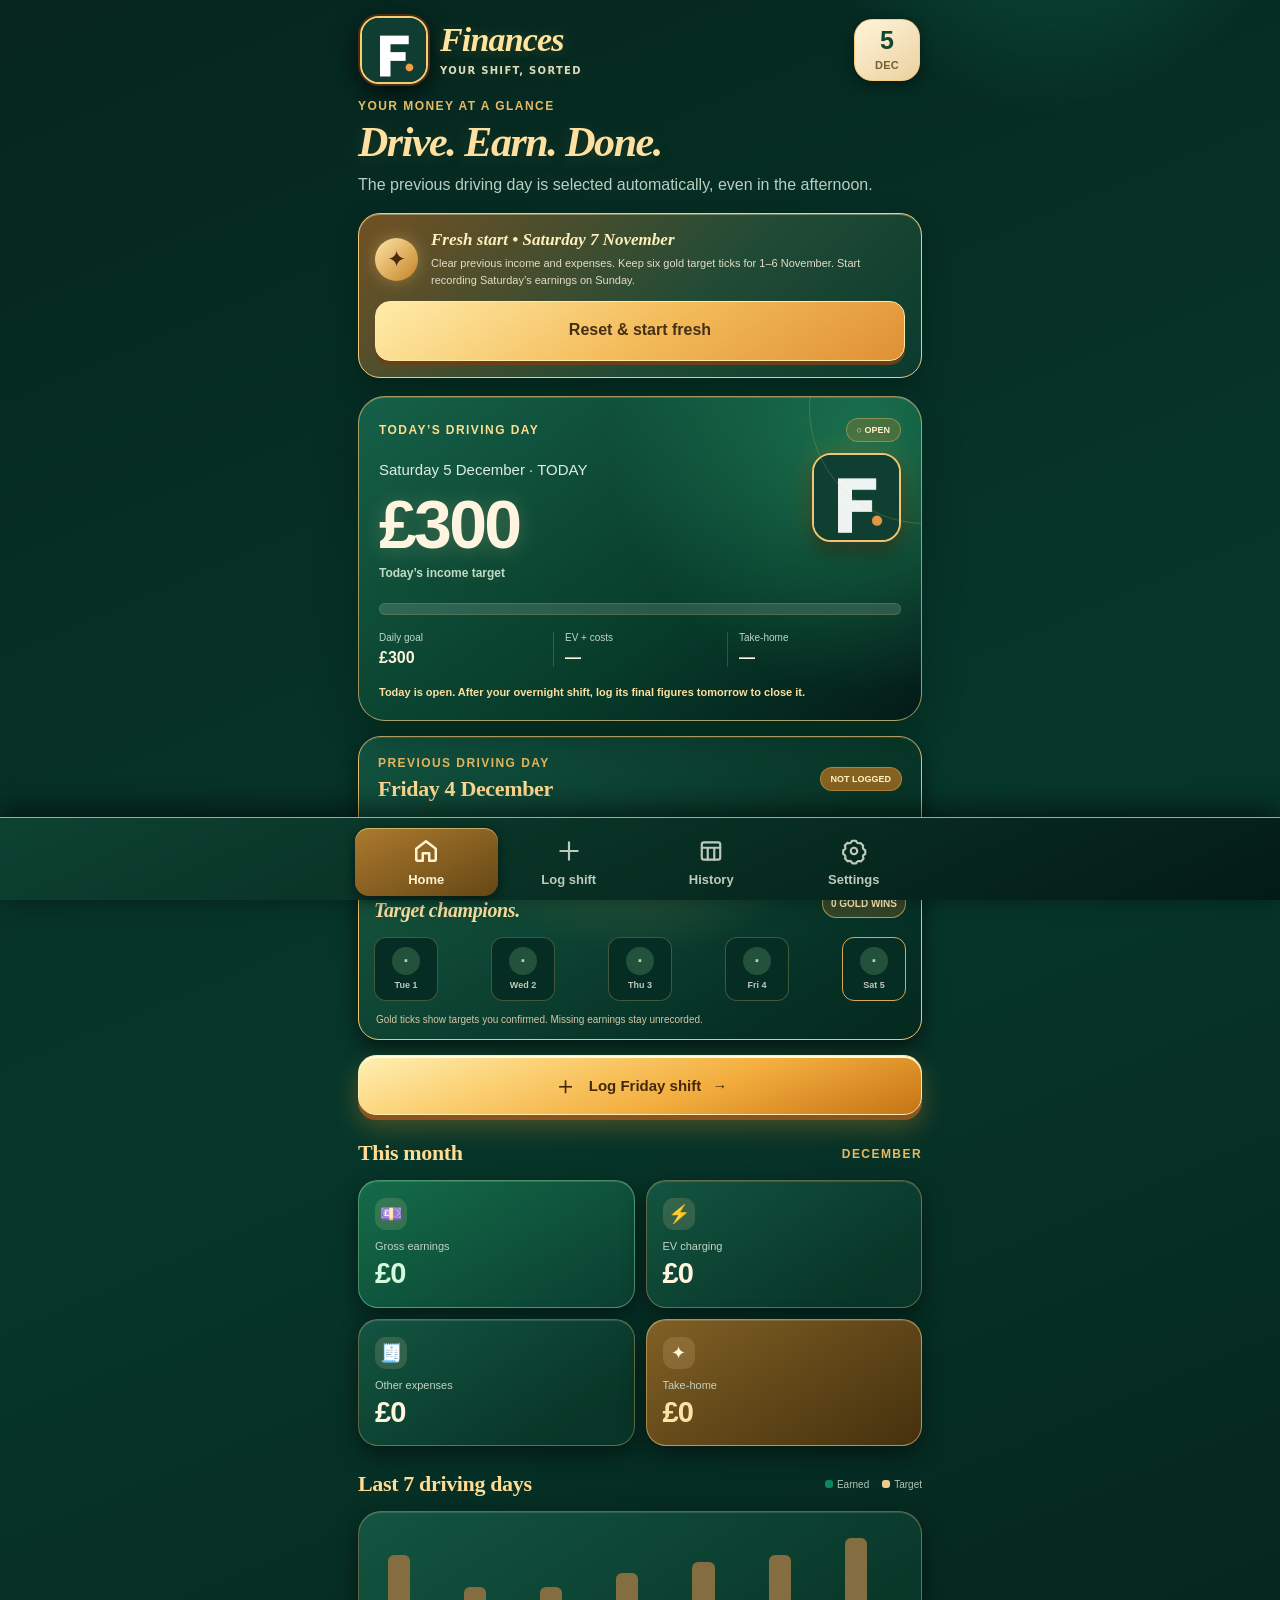
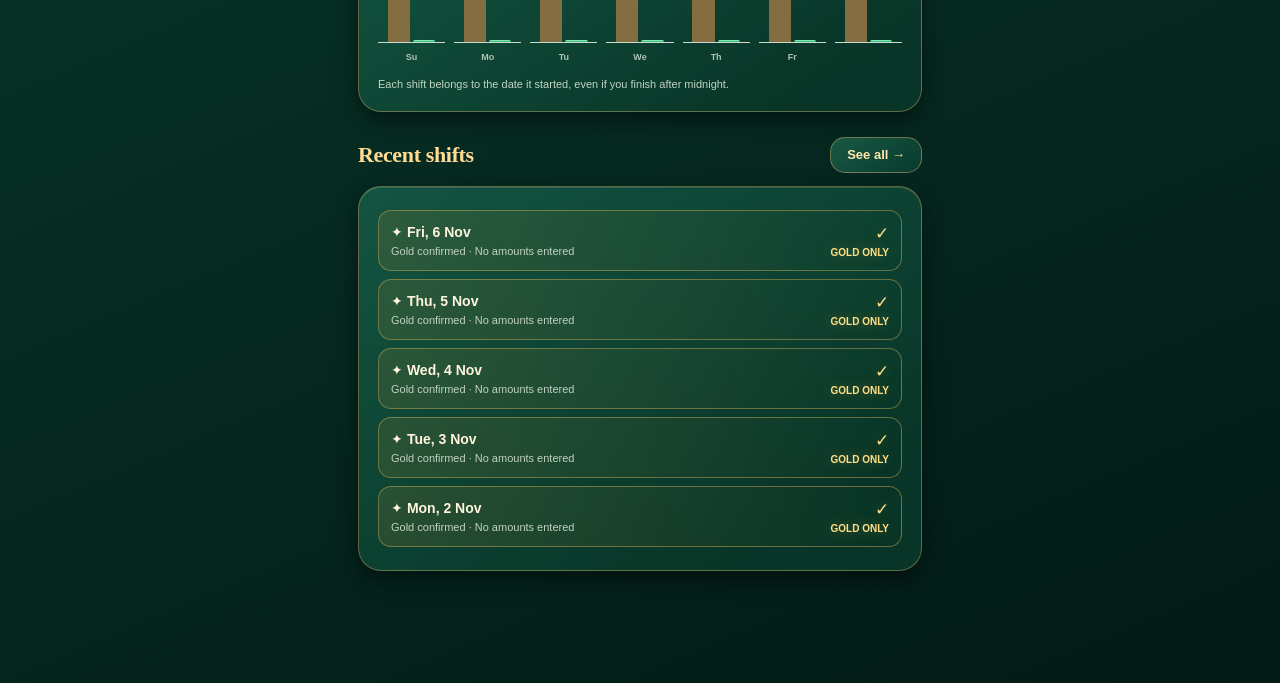
==== gold.html @ 442aa7d4 "Wire high-density crystal UI and refresh sharp vector assets" ====
<!doctype html>
<html lang="en-GB">
<head>
<meta charset="utf-8">
<meta name="viewport" content="width=device-width, initial-scale=1, viewport-fit=cover">
<meta name="theme-color" content="#073d30">
<meta name="description" content="Finances — a beautiful, fast shift ledger for London private-hire drivers.">
<link rel="manifest" href="./manifest-gold.webmanifest?v=18">
<link rel="icon" type="image/svg+xml" href="./icons/icon.svg?v=12">
<link rel="apple-touch-icon" href="./icons/icon-512.png?v=18">
<title>Finances Gold · Your shift, sorted</title>
<style>
:root{--forest:#083b2e;--deep:#06281f;--emerald:#187657;--lime:#b8e4c7;--orange:#f4a044;--gold:#efd19a;--paper:#fffefa;--cream:#f6f7f2;--ink:#17392f;--muted:#7d9489;--line:#e1eae3;--red:#d35c58;--shadow:0 9px 27px #0e462716;font-family:Inter,ui-sans-serif,-apple-system,BlinkMacSystemFont,"Segoe UI",sans-serif;color:var(--ink)}
*{box-sizing:border-box}
html{background:var(--cream)}
body{margin:0;-webkit-font-smoothing:antialiased;background:linear-gradient(160deg,#f3f8f2,#fffefa 50%,#f6f7f2);min-height:100dvh}
button,input,textarea{font:inherit}button{cursor:pointer}button:disabled{opacity:.45;cursor:not-allowed}
button:focus-visible,input:focus-visible,textarea:focus-visible,a:focus-visible{outline:3px solid var(--orange);outline-offset:3px}
button:active{transform:scale(.987)}
a{color:var(--emerald)}
.shell{max-width:570px;margin:0 auto;min-height:100dvh;padding:0 18px calc(112px + env(safe-area-inset-bottom))}
header{display:flex;align-items:center;justify-content:space-between;gap:12px;padding:24px 2px 19px}
.identity{display:flex;align-items:center;gap:12px}.mark{width:49px;height:49px;object-fit:cover;border-radius:15px;box-shadow:0 6px 16px #143e2a30;border:1px solid #d2ab57}
.wordmark{font:800 22px Georgia,serif;letter-spacing:-.5px}.wordmark small{display:block;font:750 9px Inter,system-ui,sans-serif;letter-spacing:2px;text-transform:uppercase;color:var(--muted);margin-top:3px}
.header-date{background:white;border:1px solid var(--line);border-radius:16px;padding:9px 12px;text-align:center;min-width:60px;box-shadow:var(--shadow)}.header-date b{display:block;font-size:18px}.header-date small{font-weight:800;font-size:10px;color:var(--muted)}
section.page{display:none;animation:appear .22s ease}section.page.active{display:block}@keyframes appear{from{opacity:.65;transform:translateY(4px)}to{opacity:1;transform:translateY(0)}}
.kicker{font-size:10px;font-weight:850;letter-spacing:1.8px;text-transform:uppercase;color:#66947f}
h1{font:600 clamp(28px,7vw,35px)/1.16 Georgia,serif;letter-spacing:-.8px;margin:6px 0 5px}h2{font:600 22px Georgia,serif;letter-spacing:-.4px;margin:0}
.muted{color:var(--muted)}.subtitle{font-size:13px;color:var(--muted);line-height:1.5;margin:6px 0 0}.section-title{display:flex;align-items:center;justify-content:space-between;margin:25px 0 13px;gap:12px}
.hero{position:relative;overflow:hidden;background:radial-gradient(circle at 100% -24%,#2b805e,transparent 50%),linear-gradient(138deg,#145b42,#08382d 67%,#05241c);color:white;border-radius:28px;padding:23px 22px 21px;box-shadow:0 18px 34px #0e452a30;border:1px solid #327d5b}
.hero:after{content:"";width:230px;height:230px;border:1px solid #ffffff13;border-radius:50%;position:absolute;right:-120px;top:-105px;pointer-events:none}
.hero-top{display:flex;align-items:center;justify-content:space-between;gap:12px;position:relative;z-index:1}
.hero-label{font-size:10px;letter-spacing:1.7px;font-weight:850;color:#c3e7d1}
.pill{padding:6px 10px;font-size:10px;border-radius:999px;background:#ffffff18;color:#f9dcac;font-weight:850}
.hero-date{font-size:12px;color:#e4f2e6;margin:16px 0 5px;position:relative;z-index:1}
.hero-value{font-size:clamp(42px,12vw,62px);font-weight:850;letter-spacing:-2.3px;line-height:1.14;font-variant-numeric:tabular-nums;position:relative;z-index:1}
.hero-value small{font-size:12px;letter-spacing:0;color:#b7d8c5;font-weight:600;display:block;margin-top:4px}
.progress-track{height:9px;border-radius:100px;background:#ffffff2a;margin:21px 0 16px;overflow:hidden;position:relative;z-index:1}.progress-track i{display:block;width:0;height:100%;background:linear-gradient(90deg,#f2b263,#ffdda0);border-radius:100px;transition:width .32s}
.hero-stats{display:grid;grid-template-columns:repeat(3,minmax(0,1fr));position:relative;z-index:1}.hero-stats div{min-width:0}.hero-stats div+div{border-left:1px solid #ffffff29;padding-left:11px}.hero-stats small{display:block;font-size:10px;color:#bedbcc;margin-bottom:6px}.hero-stats strong{display:block;font-size:clamp(14px,4vw,18px);font-variant-numeric:tabular-nums}
.hero-foot{position:relative;z-index:1;font-size:11px;color:#f2dba9;margin-top:18px;line-height:1.4}
.primary{display:flex;align-items:center;justify-content:center;gap:11px;width:100%;border:0;border-radius:19px;min-height:60px;background:linear-gradient(125deg,#ffc77d,#f1a149 52%,#e48b2b);color:#4c2b0c;box-shadow:0 10px 24px #d38a3030,inset 0 2px #ffffff90;font-weight:900;font-size:15px}
.primary.dark{background:linear-gradient(125deg,#1f815c,#0c553f 70%,#093d30);color:#fff;box-shadow:0 10px 25px #13573e2a}
.cta{margin-top:15px}.cta-icon{font-size:25px;line-height:1}
.tile-grid{display:grid;grid-template-columns:repeat(2,minmax(0,1fr));gap:11px}
.tile{background:white;border:1px solid var(--line);border-radius:20px;padding:17px 16px;min-width:0;box-shadow:var(--shadow)}
.tile .symbol{display:inline-flex;align-items:center;justify-content:center;width:32px;height:32px;border-radius:11px;background:#f0f6ed;font-size:18px;margin-bottom:10px}
.tile small{display:block;font-size:11px;color:var(--muted);margin-bottom:5px}.tile strong{display:block;font-size:clamp(21px,6vw,29px);font-weight:850;letter-spacing:-.9px;line-height:1.12;font-variant-numeric:tabular-nums}
.tile.green{background:linear-gradient(160deg,#e5f7eb,#f6fff9);border-color:#b5dfc6}.tile.green strong{color:#086943}
.tile.gold{background:linear-gradient(155deg,#fff1d8,#fffdf6);border-color:#ecd4a3}
.card{background:white;border:1px solid var(--line);box-shadow:var(--shadow);border-radius:23px;padding:19px}
.small-note{font-size:11px;color:var(--muted);line-height:1.5}
.row-list{display:flex;flex-direction:column}.shift-row{border:0;background:transparent;text-align:left;display:flex;align-items:center;justify-content:space-between;gap:12px;padding:15px 0;border-bottom:1px solid var(--line);width:100%}.shift-row:last-child{border-bottom:0}.shift-row b{display:block;font-size:14px}.shift-row small{display:block;font-size:11px;color:var(--muted);margin-top:5px}.shift-row .amount{text-align:right}.shift-row .amount strong{font-size:17px;display:block}.shift-row .amount span{display:block;font-size:10px;font-weight:800;margin-top:3px}
.positive{color:#16845a}.negative{color:var(--red)}.amber{color:#b67b2a}
.empty{text-align:center;padding:19px 9px;color:var(--muted);font-size:13px}
.weekbars{display:grid;grid-template-columns:repeat(7,minmax(0,1fr));gap:9px;align-items:end;padding-top:7px}
.bar-col{text-align:center;min-width:0}.bar-wrap{height:105px;display:flex;align-items:flex-end;justify-content:center;gap:3px;position:relative;border-bottom:1px solid #ccd9cc}
.bar{width:33%;border-radius:6px 6px 0 0;min-height:2px}.bar.target{background:#f2d4a4}.bar.earned{background:linear-gradient(#50bf84,#0a6d4f)}
.bar-col small{font-weight:750;font-size:9px;color:var(--muted);margin-top:9px;display:block}.bar-col.today small{color:var(--forest)}.legend{font-size:10px;color:var(--muted);display:flex;align-items:center;gap:13px}.legend i{display:inline-block;width:8px;height:8px;border-radius:3px;margin-right:4px;background:#0b875e}.legend .target-dot{background:#eccb91}
.form-panel{background:white;border:1px solid var(--line);border-radius:24px;padding:19px;margin-top:18px;box-shadow:var(--shadow)}
.form-title{display:flex;align-items:center;justify-content:space-between;gap:12px;margin-bottom:12px}
.step{font-size:11px;font-weight:850;color:#11805b;letter-spacing:1.1px}
label.field{display:block;margin-top:13px;font-size:12px;font-weight:800;color:#395c4d}
.input{display:block;margin-top:8px;width:100%;min-width:0;height:52px;border:1px solid #dce6dc;background:#fbfdf9;border-radius:13px;padding:0 13px;color:#163b30;font-weight:700;font-size:16px}
.input:focus{outline:2px solid #efb063;outline-offset:1px;border-color:#edbb7c}
.input[type=date],.input[type=time]{font-size:14px}
.field-row{display:grid;grid-template-columns:minmax(0,1.45fr) minmax(0,1fr);gap:11px}
.money-field{position:relative}.money-field .input{padding-left:34px;font-size:22px;font-weight:850;font-variant-numeric:tabular-nums}.currency{position:absolute;left:13px;bottom:14px;font-size:17px;color:#769182;font-weight:800}
.caption{color:#91a496;font-size:11px;line-height:1.5;margin:10px 2px 0}
.money-preview{background:linear-gradient(150deg,#0f5c42,#073e30);color:#fff;border-radius:20px;padding:17px 18px;margin-top:17px;box-shadow:0 8px 22px #165d3920}
.preview-row{display:flex;align-items:center;justify-content:space-between;gap:12px;padding:6px 0}.preview-row small{color:#b9dcc9;font-size:11px}.preview-row b{font-size:16px;font-variant-numeric:tabular-nums}.preview-row.large{padding-top:14px;border-top:1px solid #ffffff25;margin-top:8px}.preview-row.large b{font-size:27px;letter-spacing:-1px}.preview-status{font-size:11px;color:#ffe0a9;margin-top:11px}
.fold{border-top:1px solid var(--line);margin-top:14px;padding-top:13px}.fold summary{cursor:pointer;font-size:12px;font-weight:850;color:var(--emerald);min-height:28px}
textarea.input{padding:12px 13px;height:auto;min-height:81px;resize:vertical;font-size:14px}
.form-actions{display:flex;gap:9px;align-items:center;margin-top:15px}.form-actions .primary{flex:1}.secondary{border:1px solid #d5e2d7;color:#2c7056;background:#f4faf3;border-radius:15px;min-height:52px;padding:0 16px;font-weight:850;font-size:13px}
.month-nav{display:flex;align-items:center;justify-content:space-between;gap:8px;margin:19px 0 14px}.month-nav strong{font-size:16px}.round-btn{border:1px solid var(--line);border-radius:13px;background:white;min-width:43px;height:42px;font-size:24px;color:var(--forest)}
.calendar{padding:14px 10px 12px}.cal-grid{display:grid;grid-template-columns:repeat(7,minmax(0,1fr));gap:5px}
.cal-head{text-align:center;font-size:9px;font-weight:900;color:var(--muted);padding:5px 0 8px}.day{min-width:0;min-height:62px;padding:7px 2px 6px;border:1px solid #e6ece5;border-radius:10px;text-align:center;background:#f8faf6;color:#758a7f}.day b{font-size:11px;display:block}.day small{font-size:9px;display:block;margin-top:8px;font-weight:800;overflow:hidden;text-overflow:clip}.day.has{background:#e7f3e9;border-color:#c6e3d1;color:#145e40}.day.win{background:#f9edd3;border-color:#ddbc75;color:#77501d}.day.low{background:#fbeae8;border-color:#f1cfcb;color:#a14c43}.day.today{box-shadow:inset 0 0 0 2px #f0a650}.day:disabled{visibility:hidden}.day .cal-dot{width:5px;height:5px;border-radius:50%;background:currentColor;margin:4px auto 0}
.month-summary{font-size:12px;color:var(--muted);margin:9px 0 18px}
.week-targets{display:grid;grid-template-columns:repeat(2,minmax(0,1fr));gap:10px}.target-row{border:1px solid var(--line);border-radius:15px;padding:10px 13px;background:#fbfdf9}.target-row label{display:block;color:var(--muted);font-size:11px;font-weight:850;margin-bottom:6px}.target-row .target-inner{display:flex;align-items:center;gap:5px}.target-row input{width:100%;min-width:0;border:0;background:transparent;color:var(--forest);font-size:19px;font-weight:900;outline:0}
.settings-actions{display:grid;grid-template-columns:repeat(2,minmax(0,1fr));gap:9px;margin-top:15px}.settings-actions button{min-height:49px}
.nav{position:fixed;z-index:20;bottom:0;left:0;right:0;padding:10px max(14px,calc((100vw - 570px)/2)) calc(10px + env(safe-area-inset-bottom));background:#ffffffed;backdrop-filter:blur(18px);border-top:1px solid #dce9de;display:grid;grid-template-columns:repeat(4,minmax(0,1fr));box-shadow:0 -7px 29px #113b2516}
.nav button{min-height:58px;border:0;background:transparent;color:#83978b;border-radius:14px;display:flex;flex-direction:column;align-items:center;justify-content:center;gap:5px;font-size:10px;font-weight:850}.nav button .ico{font-size:21px;line-height:1}.nav button.active{color:#084734;background:linear-gradient(155deg,#e8f6e7,#fff0d8)}
.toast{position:fixed;z-index:50;left:50%;transform:translateX(-50%);bottom:calc(93px + env(safe-area-inset-bottom));max-width:calc(100vw - 34px);background:#104f39;color:#fff;padding:13px 17px;border-radius:14px;box-shadow:0 13px 25px #0a442b44;font-size:13px;font-weight:750;text-align:center;display:none}
.notice{padding:13px 14px;border:1px solid #efdcb8;border-radius:16px;background:#fff9e9;color:#795b2d;font-size:12px;line-height:1.5;margin-top:12px}
.between{display:flex;justify-content:space-between;align-items:center;gap:12px}
.hidden{display:none!important}
@media(max-width:365px){.shell{padding-left:12px;padding-right:12px}.tile{padding:13px}.hero{padding:19px}.field-row{grid-template-columns:1fr 1fr}}
@media(prefers-reduced-motion:reduce){*{animation:none!important;transition:none!important}}

.fresh-reset{margin:15px 0 18px;border:1px solid #f4ca7a;border-radius:22px;padding:16px;background:linear-gradient(135deg,#725124,#224b36 58%,#0a3b2d);box-shadow:inset 0 1px #fff3b95b,0 9px 24px #001a1477;display:grid;grid-template-columns:44px minmax(0,1fr);gap:12px;align-items:center;color:#fff4db}
.fresh-reset-icon{width:43px;height:43px;border-radius:50%;display:grid;place-items:center;background:linear-gradient(135deg,#ffe5a6,#c48225);color:#462b0d;font-size:23px;box-shadow:0 0 16px #ffd77855}
.fresh-reset-copy strong{font:italic 700 17px Georgia,serif;display:block;color:#fff0bb}.fresh-reset-copy small,.fresh-done small{display:block;font-size:11px;color:#e4ddc8;line-height:1.55;margin-top:5px}
.fresh-reset-button{grid-column:1/-1;border:1px solid #ffeba6;background:linear-gradient(145deg,#ffeca9,#f4bd5c,#df9034);color:#453016;border-radius:15px;min-height:46px;font-weight:900;box-shadow:0 4px #694017}
.fresh-done{margin:15px 0;border:1px solid #e9c268ad;border-radius:18px;padding:13px 15px;background:#164a36;color:#ffeda8}
.fresh-done strong{font-weight:850;font-size:13px}
</style>
<link rel="stylesheet" href="./atelier.css?v=12">
<link rel="stylesheet" href="./crystal.css?v=18">
</head>
<body>
<div class="shell">
<header><div class="identity"><img class="mark" src="./icons/icon-512.png?v=18" alt="Personalised Liberty portrait"><div class="wordmark">Finances<small>Your shift, sorted</small></div></div><div class="header-date"><b id="headerDay">—</b><small id="headerMonth">NOV</small></div></header>
<section class="page active" id="home">
  <div class="kicker">YOUR MONEY AT A GLANCE</div><h1>Drive. Earn. Done.</h1><p class="subtitle">The previous driving day is selected automatically, even in the afternoon.</p>
  <section class="fresh-reset" id="freshResetPanel">
    <div class="fresh-reset-icon">✦</div>
    <div class="fresh-reset-copy"><strong>Fresh start • Saturday 7 November</strong>
    <small>Clear previous income and expenses. Keep six gold target ticks for 1–6 November. Start recording Saturday’s earnings on Sunday.</small></div>
    <button type="button" class="fresh-reset-button" id="freshStartBtn">Reset & start fresh</button>
  </section>
  <section class="fresh-done hidden" id="freshDonePanel">
    <strong>✓ Fresh start active</strong><small>Earlier figures cleared. First new driving day: Saturday 7 November. Record it on Sunday.</small>
  </section>
  <div class="hero"><img class="hero-portrait" src="./icons/icon-512.png?v=18" alt="" aria-hidden="true">
    <div class="hero-top"><span class="hero-label">TODAY’S DRIVING DAY</span><span class="pill" id="heroBadge">READY TO GO</span></div>
    <p class="hero-date" id="heroDate">Today</p>
    <div class="hero-value" id="heroIncome">£0<small>Gross earnings</small></div>
    <div class="progress-track"><i id="heroProgress"></i></div>
    <div class="hero-stats"><div><small>Daily goal</small><strong id="heroTarget">£0</strong></div><div><small>EV + costs</small><strong id="heroCosts">£0</strong></div><div><small>Take-home</small><strong id="heroNet">£0</strong></div></div>
    <div class="hero-foot" id="heroMessage">Your next shift is waiting.</div>
  </div>
  <div id="lastShiftCard" class="card" style="margin-top:15px;border:1px solid #e5bf73">
    <div class="between"><div><div class="kicker" id="lastShiftEyebrow">LAST SHIFT</div><h2 id="lastShiftTitle" style="margin-top:6px">Yesterday</h2></div><span class="pill" id="lastShiftStatus" style="background:#876322;color:#fff4c8">CLOSED ✓</span></div>
    <p id="lastShiftDetail" style="margin:10px 0 0;font-size:13px;color:#e3d9b7;line-height:1.5"></p>
  </div>
  <div id="dateCorrection" class="notice hidden" style="margin-top:14px">
<strong id="dateCorrectionTitle"></strong><p id="dateCorrectionText" style="margin:8px 0 12px"></p>
<button type="button" class="secondary" id="correctToday">↶ Move saved shift to previous day</button></div>
<section class="gold-win-card" aria-label="Gold target streak"><div class="gold-win-head"><div><small>YOUR GOLD STANDARD</small><h2>Target champions.</h2></div><strong id="goldCount">4 GOLD WINS</strong></div><div id="goldDays" class="gold-days"></div><p>Gold ticks show targets you confirmed. Missing earnings stay unrecorded.</p></section><button class="primary cta" id="homeLog"><span class="cta-icon">＋</span><span id="homeLogLabel">Log a finished shift</span><span>→</span></button>
  <div class="section-title"><h2>This month</h2><span class="kicker" id="homeMonth">NOVEMBER</span></div>
  <div class="tile-grid">
    <div class="tile green"><span class="symbol">💷</span><small>Gross earnings</small><strong id="monthGross">£0</strong></div>
    <div class="tile"><span class="symbol">⚡</span><small>EV charging</small><strong id="monthCharge">£0</strong></div>
    <div class="tile"><span class="symbol">🧾</span><small>Other expenses</small><strong id="monthOther">£0</strong></div>
    <div class="tile gold"><span class="symbol">✦</span><small>Take-home</small><strong id="monthNet">£0</strong></div>
  </div>
  <div class="section-title"><h2>Last 7 driving days</h2><span class="legend"><span><i></i>Earned</span><span><i class="target-dot"></i>Target</span></span></div>
  <div class="card"><div id="weekBars" class="weekbars"></div><div class="small-note" style="margin-top:14px">Each shift belongs to the date it started, even if you finish after midnight.</div></div>
  <div class="section-title"><h2>Recent shifts</h2><button class="secondary" id="seeHistory" style="min-height:36px">See all →</button></div>
  <div class="card row-list" id="recentList"></div>
</section>
<section class="page" id="log">
  <div class="kicker" id="logKicker">YOUR END-OF-SHIFT CHECK-IN</div><h1 id="logTitle">Three numbers. Done.</h1><p class="subtitle">No dates or times to enter. Just log the shift you finished this morning.</p>
  <form id="shiftForm" novalidate>
  <div class="auto-day-panel">
    <span class="auto-day-icon">✦</span><div><small>AUTOMATIC DRIVING DAY</small><strong id="logDayLabel">Your driving day</strong><p id="shiftClock">Your last completed overnight shift counts towards the previous day.</p></div><span class="auto-day-tick">✓</span>
    <input type="hidden" id="shiftDate" required><input type="hidden" id="startTime"><input type="hidden" id="endTime">
  </div>
    <div class="form-panel">
      <div class="form-title"><h2>Your money</h2><span class="step">QUICK CHECK-IN</span></div>
      <label class="field money-field">Gross income (before costs)<span class="currency">£</span><input id="gross" class="input" type="number" min="0" max="1000000" step="0.01" inputmode="decimal" placeholder="230.00" required></label>
      <div class="field-row" style="grid-template-columns:1fr 1fr">
        <label class="field money-field">⚡ EV charging<span class="currency">£</span><input id="charge" class="input" type="number" min="0" max="1000000" step="0.01" inputmode="decimal" placeholder="0.00"></label>
        <label class="field money-field">🧾 Other expenses<span class="currency">£</span><input id="other" class="input" type="number" min="0" max="1000000" step="0.01" inputmode="decimal" placeholder="0.00"></label>
      </div>
      <p class="caption">Other expenses can include food, parking, tolls or anything else. Don't include EV charging twice.</p>
      <div class="money-preview" aria-live="polite">
        <div class="preview-row"><small>Daily income target</small><b id="previewTarget">£0</b></div>
        <div class="preview-row"><small>Total costs</small><b id="previewCosts">£0</b></div>
        <div class="preview-row large"><small>Estimated take-home</small><b id="previewNet">£0</b></div>
        <div class="preview-status" id="previewStatus">Enter your earnings to see your result.</div>
      </div>
      <details class="fold"><summary>✎ Add a note or adjust this day's target</summary><label class="field">Notes (optional)<textarea id="notes" class="input" maxlength="500" placeholder="e.g. busy evening, charging stop, parking"></textarea></label><label class="field money-field">Override this day's target<span class="currency">£</span><input id="targetOverride" class="input" type="number" step=".01" min="0" max="1000000" inputmode="decimal" placeholder="Leave blank for weekday goal"></label></details>
      <p class="caption hidden" id="importedWarning">This entry was imported from the previous app. Its actual shift times were never recorded there.</p>
      <div class="form-actions"><button type="submit" class="primary dark" id="saveShift">✓ Save this shift</button><button type="button" class="secondary" id="newShift">New</button></div>
      <button type="button" class="secondary hidden" id="moveEntryBack" style="margin-top:12px;width:100%">↶ Move this saved entry back one day</button>
    </div>
  </form>
  <p class="small-note" style="text-align:center;margin:16px 0">Saved on this phone. Update or correct any shift later in History.</p>
</section>
<section class="page" id="history">
  <div class="kicker">YOUR FINANCIAL JOURNEY</div><h1>Every shift matters.</h1><p class="subtitle">Daily records, monthly totals and the progress you made.</p>
  <div class="month-nav"><button class="round-btn" id="monthPrev" aria-label="Previous month">‹</button><strong id="historyMonth">November 2026</strong><button class="round-btn" id="monthNext" aria-label="Next month">›</button></div>
  <div class="tile-grid">
    <div class="tile green"><span class="symbol">💷</span><small>Gross earned</small><strong id="histGross">£0</strong></div>
    <div class="tile gold"><span class="symbol">✦</span><small>Take-home</small><strong id="histNet">£0</strong></div>
    <div class="tile"><span class="symbol">⚡</span><small>EV costs</small><strong id="histCharge">£0</strong></div>
    <div class="tile"><span class="symbol">🎯</span><small>Targets hit</small><strong id="histHits">0 / 0</strong></div>
  </div>
  <div class="section-title"><h2>Shift calendar</h2><span class="kicker">TAP A DATE TO EDIT</span></div>
  <div class="card calendar"><div id="calendar" class="cal-grid"></div><p class="small-note" style="margin:14px 3px 0">Gold = net hit goal · Green = gross hit goal · Rose = below goal.</p></div>
  <div class="section-title"><h2>Shift breakdown</h2><span class="kicker" id="histCount">0 SHIFTS</span></div>
  <div class="card row-list" id="historyList"></div>
  <div class="month-summary" id="histNote"></div>
</section>
<section class="page" id="settings">
  <div class="kicker">YOUR RULES</div><h1>Set your pace.</h1><p class="subtitle">Your normal target is applied automatically based on the day your shift starts.</p>
  <div class="form-panel"><div class="between"><h2>Daily targets</h2><span class="step">£ / DAY</span></div><div class="week-targets" id="targets" style="margin-top:15px"></div><button class="primary dark" id="saveTargets" style="margin-top:16px">Save my weekly targets</button></div>
  <div class="form-panel"><h2>Your records</h2><p class="subtitle">Your data stays on this device. Back it up before changing phones, deleting the app or clearing browser storage.</p>
    <div class="settings-actions"><button class="secondary" id="backup">↓ JSON backup</button><button class="secondary" id="csv">↓ Month CSV</button><button class="secondary" id="restore">↑ Restore backup</button><button class="secondary" id="classic">Classic app ↗</button></div><input type="file" id="restoreFile" accept=".json,application/json" hidden>
    <p class="small-note" style="margin-top:15px" id="importState">Existing data is kept on this device.</p>
  </div>
  <div class="notice"><strong>About your numbers:</strong> Gross income is what you earned before costs. Take-home is gross income minus charging and other expenses. A gross target win is different from a net target win.</div>
</section>
</div>
<nav class="nav" aria-label="Main navigation">
 <button data-tab="home" class="active"><span class="ico"><svg viewBox="0 0 24 24" aria-hidden="true"><path d="m3 10 9-7 9 7v10a1 1 0 0 1-1 1h-5v-7H9v7H4a1 1 0 0 1-1-1z"/></svg></span>Home</button>
 <button data-tab="log"><span class="ico"><svg viewBox="0 0 24 24" aria-hidden="true"><path d="M12 4v16M4 12h16"/></svg></span>Log shift</button>
 <button data-tab="history"><span class="ico"><svg viewBox="0 0 24 24" aria-hidden="true"><rect x="3.5" y="4" width="17" height="16" rx="2"/><path d="M3.5 9h17M9 9v11M15 9v11"/></svg></span>History</button>
 <button data-tab="settings"><span class="ico"><svg viewBox="0 0 24 24" aria-hidden="true"><path d="m9.7 3.5.5-1h3.6l.5 1 1 1.1 1.4.3 1.4-.3 2.4 2.5-.4 1.3.3 1.4 1.1 1 .9.5v3.5l-1 .5-1.1 1 .1 1.5.4 1.3-2.5 2.5-1.3-.4-1.4.2-1.1 1-.5 1h-3.6l-.5-1-1-1.1-1.4-.2-1.4.4-2.4-2.5.4-1.3-.2-1.4-1-1-.9-.5v-3.5l1-.5 1.1-1-.2-1.5-.4-1.3 2.5-2.5 1.3.4 1.4-.3z"/><circle cx="12" cy="12" r="3"/></svg></span>Settings</button>
</nav>
<div class="toast" id="toast" role="status" aria-live="polite"></div>
<script>
(function(){
'use strict';
const STORE='finances-shifts-v3';
const LEGACY='finances-local-v1';
const DAYS=['Monday','Tuesday','Wednesday','Thursday','Friday','Saturday','Sunday'];
const DEFAULT=[160,160,200,230,250,300,250];
const el=id=>document.getElementById(id);
const amount=n=>new Intl.NumberFormat('en-GB',{style:'currency',currency:'GBP',maximumFractionDigits:2}).format(Number(n)||0);
const short=n=>new Intl.NumberFormat('en-GB',{style:'currency',currency:'GBP',maximumFractionDigits:0}).format(Number(n)||0);
const round=n=>Math.round((Number(n)+Number.EPSILON)*100)/100;
const safe=s=>String(s??'').replace(/[&<>"']/g,c=>({'&':'&amp;','<':'&lt;','>':'&gt;','"':'&quot;',"'":'&#39;'}[c]));
const key=d=>d.getFullYear()+'-'+String(d.getMonth()+1).padStart(2,'0')+'-'+String(d.getDate()).padStart(2,'0');
const date=k=>{const p=k.split('-').map(Number);return new Date(p[0],p[1]-1,p[2])};
const validKey=k=>/^\d{4}-(0[1-9]|1[0-2])-([012]\d|3[01])$/.test(k)&&key(date(k))===k;
const weekday=k=>(date(k).getDay()+6)%7;
const n=v=>round(Number(v)||0);
function shiftKey(){const d=new Date();d.setDate(d.getDate()-1);return key(d);}
function todayKey(){return key(new Date())}
function plusMonth(d,v){return new Date(d.getFullYear(),d.getMonth()+v,1)}
function moneyField(id){const x=el(id).value.trim();return x===''?0:Number(x)}
function clock(k,from,to){const start=new Date(k+'T'+from+':00');if(!Number.isFinite(start.getTime()))return null;const end=new Date(k+'T'+to+':00');if(end<=start)end.setDate(end.getDate()+1);return {endKey:key(end),minutes:Math.round((end-start)/60000)}}
function goal(k,record){return record&&record.override!=null?record.override:state.targets[weekday(k)]}
function net(record){return round(record.gross-record.charge-record.other)}
function costs(record){return round(record.charge+record.other)}
const VERIFIED_WINS=['2026-11-01','2026-11-02','2026-11-03','2026-11-04','2026-11-05','2026-11-06'];
const starterWins=()=>Object.fromEntries(VERIFIED_WINS.map(k=>[k,true]));
function newState(){return {version:3,targets:DEFAULT.slice(),shifts:{},legacyImported:false,confirmedDays:starterWins(),freshStartComplete:false}}
function migrate(){
 const value=localStorage.getItem(LEGACY);
 const s=newState();if(!value)return s;
 try{
  const old=JSON.parse(value);if(!old||!old.entries||typeof old.entries!=='object')return s;
  for(const [k,e] of Object.entries(old.entries)){
   if(!validKey(k)||!e||typeof e!=='object')continue;
   const ex=Array.isArray(e.expenses)?e.expenses:[];
   const charging=round(ex.filter(x=>x.category==='Charging').reduce((a,x)=>a+(Number(x.amount)||0),0));
   const spending=round(ex.reduce((a,x)=>a+(Number(x.amount)||0),0));
   const gross=Number(e.earned);
   if(!Number.isFinite(gross)||gross<0||gross>1000000)continue;
   s.shifts[k]={gross:round(gross),charge:Math.max(0,charging),other:Math.max(0,round(spending-charging)),start:'13:00',finish:'06:00',notes:String(e.note||'').slice(0,500),override:e.targetOverride!=null&&Number.isFinite(Number(e.targetOverride))?Math.max(0,Number(e.targetOverride)):null,imported:true};
  }
  s.legacyImported=Object.keys(s.shifts).length>0;return s;
 }catch(err){console.warn('Legacy migration skipped',err);return s}
}
function validSaved(s){return s&&s.version===3&&Array.isArray(s.targets)&&s.targets.length===7&&s.targets.every(x=>Number.isFinite(x)&&x>=0&&x<=1000000)&&s.shifts&&typeof s.shifts==='object'&&!Array.isArray(s.shifts);}
function load(){
 try{const saved=localStorage.getItem(STORE);if(saved){const parsed=JSON.parse(saved);if(validSaved(parsed)){parsed.confirmedDays={...parsed.confirmedDays,...starterWins()};return parsed;}}}
 catch(err){console.warn('Cannot read saved shifts',err)}
 return migrate();
}
let state=load(),tab='home',focus=shiftKey(),historyMonth=new Date(date(shiftKey()).getFullYear(),date(shiftKey()).getMonth(),1),toastTimer=0;
function save(){try{localStorage.setItem(STORE,JSON.stringify(state));return true}catch(err){notify('Could not save. Check your phone storage.');return false}}
function notify(message){const t=el('toast');t.textContent=message;t.style.display='block';clearTimeout(toastTimer);toastTimer=setTimeout(()=>t.style.display='none',3500)}
function switchTo(next){tab=next;document.querySelectorAll('.page').forEach(x=>x.classList.toggle('active',x.id===tab));document.querySelectorAll('.nav button').forEach(x=>x.classList.toggle('active',x.dataset.tab===tab));render();window.scrollTo({top:0,behavior:'instant'})}
function entry(k){return state.shifts[k]||null}
function targetHit(k){const a=stats(k);return !!state.confirmedDays?.[k]||!!(a.r&&a.gross>=a.target)}
function manualOnly(k){return !!state.confirmedDays?.[k]&&!entry(k)}
function stats(k){const r=entry(k),target=goal(k,r);return {r,target,gross:r?r.gross:0,charge:r?r.charge:0,other:r?r.other:0,net:r?net(r):0}}
function monthRows(m){const prefix=m.getFullYear()+'-'+String(m.getMonth()+1).padStart(2,'0')+'-';return Object.keys(state.shifts).filter(k=>k.startsWith(prefix)&&validKey(k)).sort((a,b)=>b.localeCompare(a))}
function monthNumbers(m){const rows=monthRows(m),prefix=m.getFullYear()+'-'+String(m.getMonth()+1).padStart(2,'0')+'-';const a=rows.reduce((s,k)=>{const v=stats(k);s.gross+=v.gross;s.charge+=v.charge;s.other+=v.other;s.net+=v.net;return s},{gross:0,charge:0,other:0,net:0,hits:0,count:rows.length});const marked=Object.keys(state.confirmedDays||{}).filter(k=>k.startsWith(prefix)&&state.confirmedDays[k]);a.hits=new Set([...rows.filter(targetHit),...marked]).size;return a}
function formatDay(k){return date(k).toLocaleDateString('en-GB',{weekday:'short',day:'numeric',month:'short'})}
function rowMarkup(k){const a=stats(k);if(manualOnly(k))return '<button class="shift-row win-row" data-edit="'+k+'"><span><b>✦ '+safe(formatDay(k))+'</b><small>Gold confirmed · No amounts entered</small></span><span class="amount"><strong class="gold-text">✓</strong><span class="gold-text">GOLD ONLY</span></span></button>';const hit=targetHit(k);return '<button class="shift-row'+(hit?' win-row':'')+'" data-edit="'+k+'"><span><b>'+safe(formatDay(k))+'</b><small>'+short(a.gross)+' earned · '+short(a.charge+a.other)+' costs'+(a.r.imported?' · imported':'')+'</small></span><span class="amount"><strong>'+short(a.net)+'</strong><span class="'+(hit?'gold-text':'positive')+'">✓ CLOSED'+(hit?' · GOLD':'')+'</span></span></button>'}

function renderDateCorrection(){
 const source=key(new Date()),destination=shiftKey(),saved=entry(source);
 const visible=Boolean(saved)&&!entry(destination);
 el('dateCorrection').classList.toggle('hidden',!visible);
 if(visible){
   el('dateCorrectionTitle').textContent='Does this belong to '+formatDay(destination)+'?';
   el('dateCorrectionText').textContent=amount(saved.gross)+' is currently saved under '+formatDay(source)+'. If it was the overnight shift starting '+formatDay(destination)+', move it back with one tap. Your charging and expenses will move too.';
   el('correctToday').textContent='↶ Move '+formatDay(source)+' to '+formatDay(destination);
 }
}
function relocateShift(source,destination){
 if(!validKey(source)||!validKey(destination)||source===destination)return;
 const existing=entry(source);
 if(!existing){notify('No saved shift on that day.');return}
 if(entry(destination)){notify('A shift already exists on '+formatDay(destination)+'. Nothing changed.');return}
 const message='Move '+amount(existing.gross)+' from '+formatDay(source)+' to '+formatDay(destination)+'? All costs and notes move with it. This will not duplicate your income.';
 if(!confirm(message))return;
 const wasConfirmed=Boolean(state.confirmedDays?.[source]);
 const destinationConfirmed=Boolean(state.confirmedDays?.[destination]);
 state.shifts[destination]=existing;delete state.shifts[source];
 if(wasConfirmed){state.confirmedDays[destination]=true;delete state.confirmedDays[source]}
 if(!save()){
   state.shifts[source]=existing;delete state.shifts[destination];
   if(wasConfirmed){state.confirmedDays[source]=true;if(!destinationConfirmed)delete state.confirmedDays[destination]}
   return
 }
 historyMonth=new Date(date(destination).getFullYear(),date(destination).getMonth(),1);
 notify('✓ Shift safely moved to '+formatDay(destination));
 switchTo('home');
}
function performFreshStart(){
 if(state.freshStartComplete){notify('Your fresh start is already active.');return;}
 const message='Start fresh from Saturday 7 November 2026?\n\nThis clears ALL recorded income, EV charging, expenses and notes on this device, including entries for 7 November.\n\nYour weekly targets stay the same, and gold ticks remain for 1–6 November. A backup download will be requested before clearing.\n\nThis cannot be undone without restoring a backup.';
 if(!confirm(message))return;
 const original=state;
 try{download('Finances-before-reset-'+key(new Date())+'.json',JSON.stringify(original,null,2),'application/json')}
 catch(err){notify('Could not prepare your backup. No records were erased.');return}
 const resetState={version:3,targets:original.targets.slice(),shifts:{},legacyImported:false,confirmedDays:starterWins(),freshStartComplete:true,startedOn:'2026-11-07'};
 state=resetState;
 if(!save()){state=original;return}
 try{localStorage.removeItem(LEGACY)}catch(err){console.warn('Legacy data could not be removed',err)}
 historyMonth=new Date(2026,10,1);
 prepare(shiftKey(),true);
 notify('✓ Fresh start active. Old amounts cleared; 1–6 Nov gold ticks preserved.');
 switchTo('home');
}
function renderGoldDays(){const now=todayKey(),d=date(now),first=new Date(d);first.setDate(first.getDate()-Math.min(6,d.getDate()-1));const keys=[];for(let day=new Date(first);day<=d;day.setDate(day.getDate()+1))keys.push(key(day));const count=keys.filter(targetHit).length;el('goldCount').textContent=count+' GOLD WIN'+(count===1?'':'S');el('goldDays').innerHTML=keys.map(k=>{const hit=targetHit(k),label=date(k).toLocaleDateString('en-GB',{weekday:'short',day:'numeric'});return '<button class="gold-day'+(hit?' achieved':'')+(k===now?' current':'')+'" data-edit="'+k+'" aria-label="'+safe(label)+(hit?', target achieved':', not yet achieved')+'"><b>'+(hit?'✓':'·')+'</b><small>'+safe(label)+'</small></button>'}).join('')}

function renderHome(){
 const k=todayKey(),a=stats(k),m=date(k);const totals=monthNumbers(m);
 const previous=shiftKey(),last=stats(previous),closed=Boolean(last.r);
 el('lastShiftStatus').textContent=closed?'✓ CLOSED':'NOT LOGGED';
 el('lastShiftEyebrow').textContent=closed?'LAST COMPLETED SHIFT':'PREVIOUS DRIVING DAY';
 el('lastShiftTitle').textContent=date(previous).toLocaleDateString('en-GB',{weekday:'long',day:'numeric',month:'long'});
 el('lastShiftDetail').textContent=closed?'Gross '+amount(last.gross)+' · Costs '+amount(last.charge+last.other)+' · Take-home '+amount(last.net):
  (targetHit(previous)?'Gold tick confirmed, but no income or expenses recorded.':'Enter final income and expenses to mark this shift closed.');
 el('homeLogLabel').textContent=closed?'View completed '+date(previous).toLocaleDateString('en-GB',{weekday:'long'})+' shift':
   'Log '+date(previous).toLocaleDateString('en-GB',{weekday:'long'})+' shift';
 el('freshResetPanel').classList.toggle('hidden',Boolean(state.freshStartComplete));
 el('freshDonePanel').classList.toggle('hidden',!state.freshStartComplete);
 renderDateCorrection();
 el('heroDate').textContent=date(k).toLocaleDateString('en-GB',{weekday:'long',day:'numeric',month:'long'})+' · TODAY';
 renderGoldDays();
 el('heroBadge').textContent=a.r?'✓ CLOSED':'○ OPEN';
 el('heroIncome').innerHTML=short(a.r?a.gross:a.target)+'<small>'+(a.r?'Gross earnings':'Today’s income target')+'</small>';el('heroTarget').textContent=short(a.target);el('heroCosts').textContent=a.r?short(a.charge+a.other):'—';el('heroNet').textContent=a.r?short(a.net):'—';
 el('heroProgress').style.width=a.r?Math.min(100,a.target>0?a.gross/a.target*100:100)+'%':'0%';
 el('heroMessage').textContent=a.r?'✓ Closed and saved in History.':'Today is open. After your overnight shift, log its final figures tomorrow to close it.';
 el('monthGross').textContent=short(totals.gross);el('monthCharge').textContent=short(totals.charge);el('monthOther').textContent=short(totals.other);el('monthNet').textContent=short(totals.net);
 el('homeMonth').textContent=m.toLocaleDateString('en-GB',{month:'long'}).toUpperCase();
 const now=date(k),dates=[];for(let i=6;i>=0;i--){const d=new Date(now);d.setDate(d.getDate()-i);dates.push(key(d))}
 const max=Math.max(1,...dates.map(k=>Math.max(stats(k).gross,stats(k).target)));
 el('weekBars').innerHTML=dates.map(d=>{const a=stats(d);return '<div class="bar-col'+(d===k?' today':'')+'"><div class="bar-wrap"><i class="bar target" style="height:'+Math.max(2,a.target/max*100)+'%"></i><i class="bar earned" style="height:'+Math.max(2,a.gross/max*100)+'%"></i></div><small>'+date(d).toLocaleDateString('en-GB',{weekday:'short'}).slice(0,2)+'</small></div>'}).join('');
 const recent=[...new Set([...Object.keys(state.shifts),...Object.keys(state.confirmedDays||{}).filter(k=>state.confirmedDays[k])])].filter(validKey).sort((a,b)=>b.localeCompare(a)).slice(0,5);
 el('recentList').innerHTML=recent.length?recent.map(rowMarkup).join(''):'<div class="empty">No shifts yet. Your first check-in starts here.</div>';
}
function prepare(k,reset){
 if(!validKey(k))k=shiftKey();focus=k;el('shiftDate').value=k;
 const r=!reset?entry(k):null;
 el('startTime').value=r?.start||'13:00';el('endTime').value=r?.finish||'06:00';
 el('gross').value=r?String(r.gross):'';el('charge').value=r?String(r.charge):'';el('other').value=r?String(r.other):'';
 el('notes').value=r?.notes||'';el('targetOverride').value=r?.override==null?'':r.override;
 el('logKicker').textContent=r?'✓ COMPLETED SHIFT':'YOUR END-OF-SHIFT CHECK-IN';
 el('logTitle').textContent=r?'✓ Closed · edit if needed':'Three numbers. Done.';
 el('saveShift').textContent=r?'✓ Update this shift':'✓ Save this shift';
 el('importedWarning').classList.toggle('hidden',!r?.imported);
 const priorDate=date(k);priorDate.setDate(priorDate.getDate()-1);
 el('moveEntryBack').classList.toggle('hidden',!r||Boolean(entry(key(priorDate))));
 el('logDayLabel').textContent=date(k).toLocaleDateString('en-GB',{weekday:'long',day:'numeric',month:'long'});
 updatePreview();
}
function updatePreview(){
 const k=el('shiftDate').value,r=entry(k);
 el('shiftClock').textContent=r?'✓ Shift CLOSED and saved in History. Correct amounts if needed.':'Save the final figures and this shift will be marked CLOSED.';
 const override=el('targetOverride').value.trim();const target=validKey(k)?override!==''&&Number.isFinite(Number(override))?Number(override):goal(k,r):0;
 const gross=moneyField('gross'),charge=moneyField('charge'),other=moneyField('other'),takehome=round(gross-charge-other);
 el('previewTarget').textContent=amount(target);el('previewCosts').textContent=amount(charge+other);el('previewNet').textContent=amount(takehome);
 el('previewStatus').textContent=el('gross').value.trim()===''?'Enter your earnings to see your result.':takehome>=target?'✦ You have protected your net target.':gross>=target?'Gross goal reached; costs bring take-home below target.':amount(Math.max(0,target-gross))+' to reach your gross target.';
}
function record(event){
 event.preventDefault();const k=el('shiftDate').value,from='',to='';
 if(!validKey(k)){notify('Invalid driving day.');return}
 if(el('gross').value.trim()===''){notify('Please enter your gross income.');el('gross').focus();return}
 const ids=['gross','charge','other'];for(const id of ids){const v=el(id).value;if(v.trim()!==''&&(!Number.isFinite(Number(v))||Number(v)<0||Number(v)>1000000)){notify('Enter valid non-negative amounts.');el(id).focus();return}}
 const rawOverride=el('targetOverride').value.trim();if(rawOverride!==''&&(!Number.isFinite(Number(rawOverride))||Number(rawOverride)<0||Number(rawOverride)>1000000)){notify('Check the custom target.');return}
 const old=entry(k);state.shifts[k]={gross:n(moneyField('gross')),charge:n(moneyField('charge')),other:n(moneyField('other')),start:from,finish:to,notes:el('notes').value.trim().slice(0,500),override:rawOverride!==''?n(rawOverride):null,imported:false};
 if(!save()){if(old)state.shifts[k]=old;else delete state.shifts[k];return}
 historyMonth=new Date(date(k).getFullYear(),date(k).getMonth(),1);
 notify('✓ '+formatDay(k)+' CLOSED and saved.');switchTo('home');
}
function renderHistory(){
 const m=historyMonth,t=monthNumbers(m),rows=[...new Set([...monthRows(m),...Object.keys(state.confirmedDays||{}).filter(k=>state.confirmedDays[k]&&k.startsWith(m.getFullYear()+'-'+String(m.getMonth()+1).padStart(2,'0')+'-'))])].filter(validKey).sort((a,b)=>b.localeCompare(a));
 el('historyMonth').textContent=m.toLocaleDateString('en-GB',{month:'long',year:'numeric'});
 el('histGross').textContent=short(t.gross);el('histNet').textContent=short(t.net);el('histCharge').textContent=short(t.charge);el('histHits').textContent=t.hits+' ✓';
 el('histCount').textContent=rows.length+' DAY'+(rows.length===1?'':'S');
 const first=(new Date(m.getFullYear(),m.getMonth(),1).getDay()+6)%7,last=new Date(m.getFullYear(),m.getMonth()+1,0).getDate(),now=shiftKey();
 let content=['Mo','Tu','We','Th','Fr','Sa','Su'].map(d=>'<div class="cal-head">'+d+'</div>').join('');
 for(let i=0;i<first;i++)content+='<div></div>';
 for(let d=1;d<=last;d++){const k=key(new Date(m.getFullYear(),m.getMonth(),d)),a=stats(k),cls=targetHit(k)?'win':a.r?'low':'';
 content+='<button type="button" class="day '+cls+(k===now?' today':'')+'" data-edit="'+k+'" aria-label="'+safe(formatDay(k))+(a.r?', '+amount(a.net)+' net':' not logged')+'"><b>'+d+'</b><small>'+(a.r?short(a.net):targetHit(k)?'✓':'·')+'</small>'+(a.r||targetHit(k)?'<i class="cal-dot"></i>':'')+'</button>';}
 el('calendar').innerHTML=content;el('historyList').innerHTML=rows.length?rows.map(rowMarkup).join(''):'<div class="empty">No shifts recorded in this month.</div>';
 const costsTotal=round(t.charge+t.other);el('histNote').textContent=t.count+' money entries · '+t.hits+' verified targets · '+amount(costsTotal)+' costs · '+amount(t.net)+' take-home. Confirmed targets without amounts do not add fictitious earnings.';
}
function renderSettings(){
 el('targets').innerHTML=DAYS.map((d,i)=>'<div class="target-row"><label for="goal'+i+'">'+d+'</label><div class="target-inner"><b>£</b><input id="goal'+i+'" type="number" min="0" max="1000000" step=".01" inputmode="decimal" value="'+state.targets[i]+'"></div></div>').join('');
 el('importState').textContent=state.freshStartComplete?'Fresh start active from 7 November 2026. Earlier income and expense entries were cleared on this device. The earlier gold ticks remain.':state.legacyImported?'Your previous Finances records were copied into this version. The original records remain untouched.':'Records are saved only in this browser or installed app. Back up regularly.';
}
function render(){const drivingDay=date(todayKey());el('headerDay').textContent=drivingDay.getDate();el('headerMonth').textContent=drivingDay.toLocaleDateString('en-GB',{month:'short'}).toUpperCase();if(tab==='home')renderHome();if(tab==='history')renderHistory();if(tab==='settings')renderSettings();if(tab==='log')updatePreview();}
function download(filename,body,type){const blob=new Blob([body],{type});const url=URL.createObjectURL(blob),a=document.createElement('a');a.href=url;a.download=filename;document.body.appendChild(a);a.click();a.remove();setTimeout(()=>URL.revokeObjectURL(url),3000)}
function csvExport(){
 const m=historyMonth,rows=monthRows(m).reverse();
 const grid=[['Shift date','Start','End date','End time','Daily target GBP','Gross income GBP','EV charging GBP','Other expenses GBP','Total costs GBP','Take-home GBP','Gross vs goal GBP','Net vs goal GBP','Notes']];
 for(const k of rows){const r=entry(k),s=stats(k),c=r.start&&r.finish?clock(k,r.start,r.finish):null;grid.push([k,r.imported?'unknown':r.start||'',r.imported?'unknown':c?.endKey||'',r.imported?'unknown':r.finish||'',s.target,s.gross,s.charge,s.other,costs(r),s.net,round(s.gross-s.target),round(s.net-s.target),r.notes])}
 const esc=v=>'"'+String(v??'').replace(/^([=+\-@\t\r])/,"'$1").replace(/"/g,'""')+'"';
 download('Finances-shifts-'+m.getFullYear()+'-'+String(m.getMonth()+1).padStart(2,'0')+'.csv','\ufeff'+grid.map(r=>r.map(esc).join(',')).join('\r\n'),'text/csv;charset=utf-8');
}
function restoreFile(file){
 const reader=new FileReader();reader.onerror=()=>notify('Could not read that file.');reader.onload=()=>{
  try{
   const data=JSON.parse(String(reader.result));
   if(!validSaved(data))throw Error('Not a Finances shift backup');
   for(const [k,r] of Object.entries(data.shifts)){if(!validKey(k)||!r||!['gross','charge','other'].every(x=>Number.isFinite(r[x])&&r[x]>=0&&r[x]<=1000000))throw Error('Invalid shift record')}
   if(!confirm('Replace the current entries on this device with the backup? Export your current backup first.'))return;
   const old=state;state=data;if(!save()){state=old;return}notify('Backup restored successfully.');switchTo('home');
  }catch(err){notify('This is not a valid Finances v3 backup.')}
 };
 reader.readAsText(file);
}
document.querySelectorAll('.nav button').forEach(b=>b.addEventListener('click',()=>{if(b.dataset.tab==='log'){prepare(shiftKey());}switchTo(b.dataset.tab)}));
el('homeLog').addEventListener('click',()=>{prepare(shiftKey());switchTo('log')});
el('freshStartBtn').addEventListener('click',performFreshStart);
el('correctToday').addEventListener('click',()=>relocateShift(key(new Date()),shiftKey()));
el('moveEntryBack').addEventListener('click',()=>{const from=el('shiftDate').value;if(!validKey(from))return;const prior=date(from);prior.setDate(prior.getDate()-1);relocateShift(from,key(prior));});
el('seeHistory').addEventListener('click',()=>switchTo('history'));
el('newShift').addEventListener('click',()=>prepare(shiftKey(),true));
el('shiftDate').addEventListener('change',()=>{prepare(el('shiftDate').value);});
for(const id of ['startTime','endTime','gross','charge','other','targetOverride'])el(id).addEventListener('input',updatePreview);
el('shiftForm').addEventListener('submit',record);
el('monthPrev').addEventListener('click',()=>{historyMonth=plusMonth(historyMonth,-1);renderHistory()});
el('monthNext').addEventListener('click',()=>{historyMonth=plusMonth(historyMonth,1);renderHistory()});
document.addEventListener('click',e=>{const b=e.target.closest('[data-edit]');if(!b)return;prepare(b.dataset.edit);switchTo('log')});
el('saveTargets').addEventListener('click',()=>{
 const values=DAYS.map((d,i)=>Number(el('goal'+i).value));
 if(values.some(x=>!Number.isFinite(x)||x<0||x>1000000)){notify('Enter valid targets for all seven days.');return}
 const before=state.targets;state.targets=values.map(round);if(!save()){state.targets=before;return}notify('✓ Weekly targets saved');switchTo('home');
});
el('backup').addEventListener('click',()=>{download('Finances-backup-'+key(new Date())+'.json',JSON.stringify(state,null,2),'application/json');notify('Backup downloaded')});
el('csv').addEventListener('click',csvExport);
el('restore').addEventListener('click',()=>el('restoreFile').click());
el('restoreFile').addEventListener('change',e=>{if(e.target.files?.[0])restoreFile(e.target.files[0]);e.target.value=''});
el('classic').addEventListener('click',()=>location.assign('./legacy.html'));
if('serviceWorker' in navigator)window.addEventListener('load',()=>navigator.serviceWorker.register('./sw.js').catch(()=>{}));
prepare(shiftKey());
render();
})();
</script>
</body>
</html>
---- atelier.css ----
/* FINANCES V4 — The Emerald Atelier. Dark, warm, tactile, luminous. */
:root{--forest:#083526;--deep:#031d18;--emerald:#46ce94;--orange:#eb9224;--gold:#f3ce7b;--paper:#103f33;--cream:#051b16;--ink:#fff3da;--muted:#afc5b4;--line:#c69b5547;--shadow:0 12px 32px #00180f88}
html,body{background:#031c17!important;color:#fff6db}
body{background:radial-gradient(ellipse 350px 480px at 82% -13%,#106b4f,transparent 85%),radial-gradient(ellipse 250px 400px at -35% 65%,#1a74404a,transparent 90%),linear-gradient(157deg,#05251e,#07372b 43%,#031a15)!important}
.shell{padding-left:17px;padding-right:17px;background:transparent}
header{padding:16px 2px 15px}.mark{width:59px;height:59px;border:2px solid #f8ce75;border-radius:18px;box-shadow:0 0 0 2px #4c2c12,0 8px 25px #000b}.wordmark{font:italic 800 29px Georgia,serif;color:#ffe49d;text-shadow:0 1px 13px #ffba4936}.wordmark small{color:#dedcba;letter-spacing:1.8px;font-size:9px}
.header-date{min-width:58px;background:linear-gradient(145deg,#fff5da,#ebd1a0);border:1px solid #facd7d;border-radius:15px;padding:7px;color:#144636;box-shadow:0 4px 15px #0006}.header-date b{font-size:21px}.header-date small{color:#725c32}
.kicker,.step{color:#e6ba65}.subtitle,.muted{color:#b9cfbf!important}.page h1{color:#ffe0a0;font:italic 700 clamp(30px,7vw,38px)/1.13 Georgia,serif;text-shadow:0 3px 20px #efb65326}.section-title h2,.form-title h2,.between h2{color:#ffdc92}
.hero{margin-top:18px;padding:21px 20px 19px;background:radial-gradient(circle at 90% 12%,#238b60a1,transparent 44%),linear-gradient(145deg,#166048,#073b2a 63%,#031b17);border:1px solid #f7c96e;border-radius:24px;box-shadow:inset 0 2px 0 #ffffff22,0 15px 32px #0008;overflow:hidden}.hero:after{border-color:#f3c06036}
.hero-portrait{position:absolute;right:20px;top:56px;width:89px;height:89px;border-radius:19px;object-fit:cover;border:2px solid #ffcf78;box-shadow:0 0 26px #f5b64d50,0 8px 22px #000a;opacity:.93}
.hero-label{color:#ffdc90}.pill{color:#fff0ca;background:#9b7a2f5c;border:1px solid #e5b8616b;font-size:9px}.hero-date{font-size:12px;color:#e0ede0;padding-right:95px;line-height:1.45;margin-top:16px}
.hero-value{font-size:clamp(46px,12vw,64px);color:#fff4df;max-width:calc(100% - 86px);text-shadow:0 2px 20px #ffdd933b}.hero-value small{color:#c3dbc6}
.progress-track{background:#ffffff24;border:1px solid #ffc7792b;height:10px;margin:22px 0 17px}.progress-track i{background:linear-gradient(90deg,#d37c19,#ffc164,#fff2b8);box-shadow:0 0 17px #ffc864}
.hero-stats small{color:#bfd7c6}.hero-stats strong{color:#fff3db;font-size:16px}.hero-foot{color:#ffdf9f;font-weight:650}
.primary,.primary.dark{min-height:62px;border-radius:18px;background:linear-gradient(160deg,#fff0b4,#fbd175 28%,#f3ad3e 60%,#c67414)!important;color:#43280b!important;border:1px solid #ffecb1!important;box-shadow:inset 0 2px #fffbde,0 5px 0 #8b531d,0 12px 26px #de8f2252!important;font-weight:900}.primary:active{transform:translateY(3px);box-shadow:inset 0 3px 10px #8b581b,0 1px 0 #8b531d!important}
.tile,.card,.form-panel{background:linear-gradient(147deg,#135441,#083527 83%);border:1px solid #d7af6966;box-shadow:inset 0 1px #ffffff22,0 8px 22px #0007;color:#fff6dd}
.tile.green{background:linear-gradient(151deg,#146b49,#0a3e30);border-color:#99e3aa71}.tile.gold{background:linear-gradient(148deg,#806024,#45310e);border-color:#ffd68a82}
.tile small,.shift-row small,.caption,.small-note{color:#c1d3c3}.tile strong{color:#fff5de!important}.tile.green strong{color:#d3fbdc!important}.tile.gold strong{color:#ffe3a6!important}.tile .symbol{background:#fcdca826}
.shift-row{color:#fff2dc;border-bottom-color:#ffffff21}.shift-row b{color:#fff5dd}.shift-row .amount strong{color:#fff0c9}.shift-row.win-row{background:linear-gradient(90deg,#be933328,transparent);padding:12px;border-radius:13px;border:1px solid #e5b7556b;margin:4px 0}.gold-text{color:#ffdf84!important;text-shadow:0 0 13px #ffc4545e}
.weekbars .bar.target{background:#836d41}.weekbars .bar.earned{background:linear-gradient(#a5ffc6,#1caa70)}
.gold-win-card{margin-top:15px;padding:17px 15px 12px;border-radius:21px;border:1px solid #efc36f;background:radial-gradient(ellipse 190px 135px at 50% -30%,#ffd77b33,transparent),linear-gradient(150deg,#15553e,#063126 73%,#05291f);box-shadow:inset 0 1px #fff6b73d,0 9px 21px #0008}
.gold-win-head{display:flex;align-items:center;justify-content:space-between;gap:8px}.gold-win-head small{display:block;color:#e9be6d;letter-spacing:1.5px;font-size:9px;font-weight:850}.gold-win-head h2{font:italic 700 20px Georgia,serif;color:#ffe2a1;margin-top:4px}
.gold-win-head>strong{border:1px solid #fbd3799c;border-radius:100px;color:#fff0bc;font-size:10px;padding:8px;background:#b17b2944;white-space:nowrap}
.gold-days{display:flex;gap:5px;margin-top:15px;justify-content:space-between}
.gold-day{flex:1;min-width:0;max-width:64px;min-height:64px;border-radius:12px;background:#062d23;border:1px solid #9a9b6463;color:#bdc9b7;padding:8px 2px;text-align:center}
.gold-day b{display:grid;place-items:center;width:28px;height:28px;border-radius:50%;margin:0 auto 5px;background:#22513c;color:#bcd0c1;font-size:19px}
.gold-day small{display:block;font-size:9px;font-weight:800}.gold-day.achieved{background:linear-gradient(146deg,#765222,#322915);border-color:#ffdc89;color:#fff2cf}
.gold-day.achieved b{background:radial-gradient(circle at 30% 22%,#fff7bd,#e9a735 73%,#a1661e);color:#633e0c;box-shadow:0 0 16px #ffd0778c,inset 0 1px #fff}.gold-day.current:not(.achieved){border-color:#d4ab54}
.gold-win-card>p{font-size:10px;line-height:1.45;color:#d4c6a7;margin:12px 2px 0}
.auto-day-panel{display:flex;align-items:center;gap:12px;margin-top:18px;padding:15px 14px;min-height:94px;background:linear-gradient(145deg,#926022,#61471a 70%,#383014);border:1.5px solid #fbd88c;border-radius:20px;box-shadow:inset 0 2px #ffffff3c,0 10px 23px #0006}
.auto-day-icon{display:grid;place-items:center;width:46px;height:46px;flex:none;border-radius:50%;font-size:26px;color:#573309;background:linear-gradient(145deg,#fff3b6,#d89626);border:1px solid #fff5bd}
.auto-day-panel>div{flex:1;min-width:0}.auto-day-panel small{font-size:9px;color:#ffe4ab;letter-spacing:1.2px;font-weight:850}.auto-day-panel strong{display:block;font-size:17px;color:#fff9e8;margin:4px 0}.auto-day-panel p{font-size:10px;line-height:1.35;color:#ffe6b9;margin:0}.auto-day-tick{font-size:20px;font-weight:900;color:#fff4b1}
.field{color:#f6e1b7!important}.input{background:#042c22!important;color:#fff8e5!important;border:1px solid #ebbb687b!important;box-shadow:inset 0 2px 6px #001c17}.input::placeholder{color:#92a99d}.currency{color:#ffe2a5}
.money-preview{background:linear-gradient(145deg,#155e45,#03281f);border:1px solid #e9c16c;box-shadow:inset 0 2px #ffffff23,0 9px 23px #0006}.preview-row small{color:#d2e2d3}.preview-row b{color:#fff7e6}.preview-row.large b{color:#ffe29a}.preview-status{color:#ffe2a4}
.fold{border-top-color:#e6bb6e55}.fold summary{color:#fcd179}
.secondary,.round-btn{background:linear-gradient(145deg,#195944,#073a2d)!important;border:1px solid #edbc766d!important;color:#ffe7ad!important}.month-nav strong{color:#ffda89}
.calendar{background:linear-gradient(155deg,#12513e,#07362a)}.cal-head{color:#e6c987}.day{background:#0b392e;border:1px solid #235942;color:#bdceb9}.day b{color:#e5f0dd}.day.has{background:#106446;color:#eff9d5;border-color:#5bba85}.day.win{background:linear-gradient(145deg,#bb8731,#644919);color:#ffefc5;border-color:#ffd685;box-shadow:inset 0 1px #fff3b58b}.day.win b{color:#fff1bf}.day.low{background:#4c2b27;color:#ffd7ca;border-color:#855340}.day.today{box-shadow:inset 0 0 0 2px #ffe199}
.target-row{background:#0b392c;border-color:#d7ad6369;color:#fff1d5}.target-row label{color:#c4d8c8}.target-row input{color:#ffdb97}.notice{background:#493616;border-color:#d6a155;color:#fff1cf}.notice strong{color:#ffe7a7}
.nav{background:linear-gradient(155deg,#0d4231,#031b15)!important;border-top:1px solid #cda056;box-shadow:0 -7px 28px #0009}.nav button{color:#bdcabb}.nav button.active{background:linear-gradient(155deg,#ac7a2d,#654716);box-shadow:inset 0 1px #fff5a580,0 3px 12px #0008;color:#fff3d0}.nav button .ico{font-size:23px}.toast{background:#966c2d;border:1px solid #ffdc7c;color:#fffbe9}
@media(max-width:365px){.hero-portrait{width:72px;height:72px;right:12px}.gold-day{max-width:48px}.gold-win-head h2{font-size:17px}}
---- crystal.css ----
/* CRYSTAL DISPLAY • high-density, device-independent UI polish.
   Preserve the Emerald Atelier brand and all finance/storage logic. */
:root { -webkit-text-size-adjust:100%; text-size-adjust:100%; font-kerning:normal; }
html { font-synthesis:none; }
body { text-rendering:optimizeLegibility; }
button, input, select, textarea { -webkit-tap-highlight-color:transparent; }
.shell { width:100%; max-width:610px; padding-left:clamp(15px,4.2vw,23px); padding-right:clamp(15px,4.2vw,23px); }
.identity { min-width:0; }
.mark { width:clamp(58px,15vw,68px); height:clamp(58px,15vw,68px); flex-shrink:0; border-radius:19px; }
.wordmark { font-size:clamp(27px,7vw,34px); line-height:1.08; letter-spacing:-.025em; }
.wordmark small { font-size:10px; line-height:1.5; letter-spacing:.13em; margin-top:5px; }
.header-date { min-width:66px; border-radius:18px; }
.header-date b { font-size:25px; font-variant-numeric:tabular-nums; line-height:1.1; }
.header-date small { font-size:11px; letter-spacing:.03em; }
.kicker, .step, .hero-label { font-size:clamp(11px,2.7vw,12px); letter-spacing:.12em; }
.page h1 { font-size:clamp(30px,8.3vw,42px); line-height:1.12; letter-spacing:-.035em; }
.subtitle { font-size:clamp(14px,3.65vw,16px); line-height:1.6; }
.section-title h2, .form-title h2, .between h2 { line-height:1.22; letter-spacing:-.016em; }
.hero { border-radius:27px; border-color:#eac579ad; box-shadow:inset 0 1px 0 #ffffff2b, 0 15px 35px #001f1680; }
.hero-portrait { image-rendering:auto; }
.hero-date { font-size:clamp(13px,3.5vw,15px); line-height:1.55; }
.hero-value { font-size:clamp(46px,12.5vw,68px); font-variant-numeric:tabular-nums lining-nums; letter-spacing:-.04em; }
.progress-track { height:12px; border-radius:100px; }
.progress-track i { border-radius:inherit; }
button { touch-action:manipulation; }
.primary, .secondary, .fresh-reset-button { min-height:48px; line-height:1.3; }
.fresh-reset-button, .primary.cta { min-height:60px; font-weight:800; }
.nav { padding-bottom:max(env(safe-area-inset-bottom),4px); }
.nav button { min-height:68px; font-size:clamp(11px,2.9vw,13px); letter-spacing:0; gap:7px; }
.nav button .ico { display:flex; align-items:center; justify-content:center; min-height:27px; }
.nav button .ico svg { width:26px; height:26px; display:block; overflow:visible; stroke:currentColor; stroke-width:2; stroke-linecap:round; stroke-linejoin:round; fill:none; shape-rendering:geometricPrecision; }
.nav button.active .ico svg { stroke-width:2.3; }
.form-panel input, .form-panel select, .form-panel textarea, input[type=number], input[type=time], input[type=date] { font-size:16px; }
.hero, .form-panel, .gold-win-card, .shift-row, .stat, .target-row, .fresh-start-card { backface-visibility:visible; }
:focus-visible { outline:3px solid #ffdc85!important; outline-offset:3px; }
@media (max-width:380px) {
  .shell { padding-left:14px; padding-right:14px; }
  .identity { gap:10px; }
  .mark { width:56px; height:56px; }
  .wordmark { font-size:26px; }
  .header-date { min-width:60px; padding:8px; }
  .hero { padding-left:17px; padding-right:17px; }
  .nav button { font-size:11px; }
}
@media (prefers-reduced-motion:reduce) {
  .progress-track i, .page, button { animation-duration:.01ms!important; transition-duration:.01ms!important; }
}
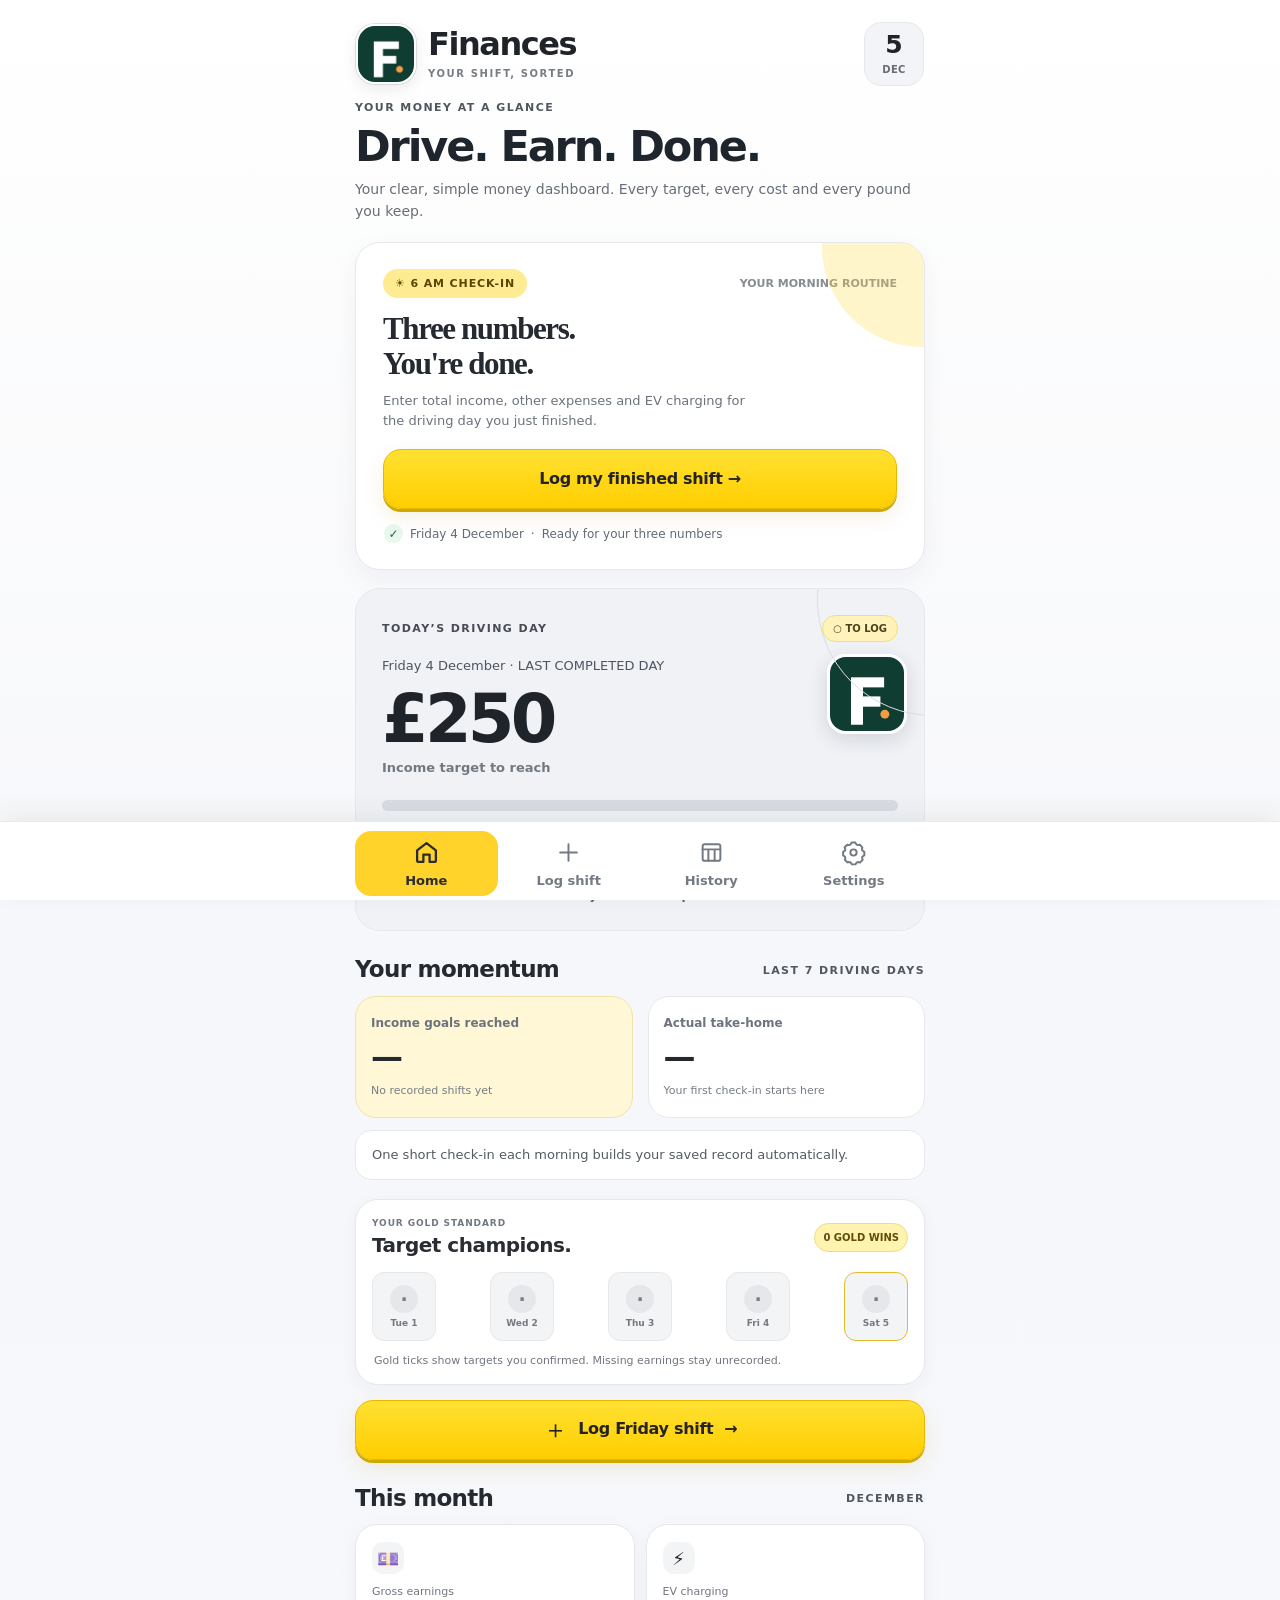
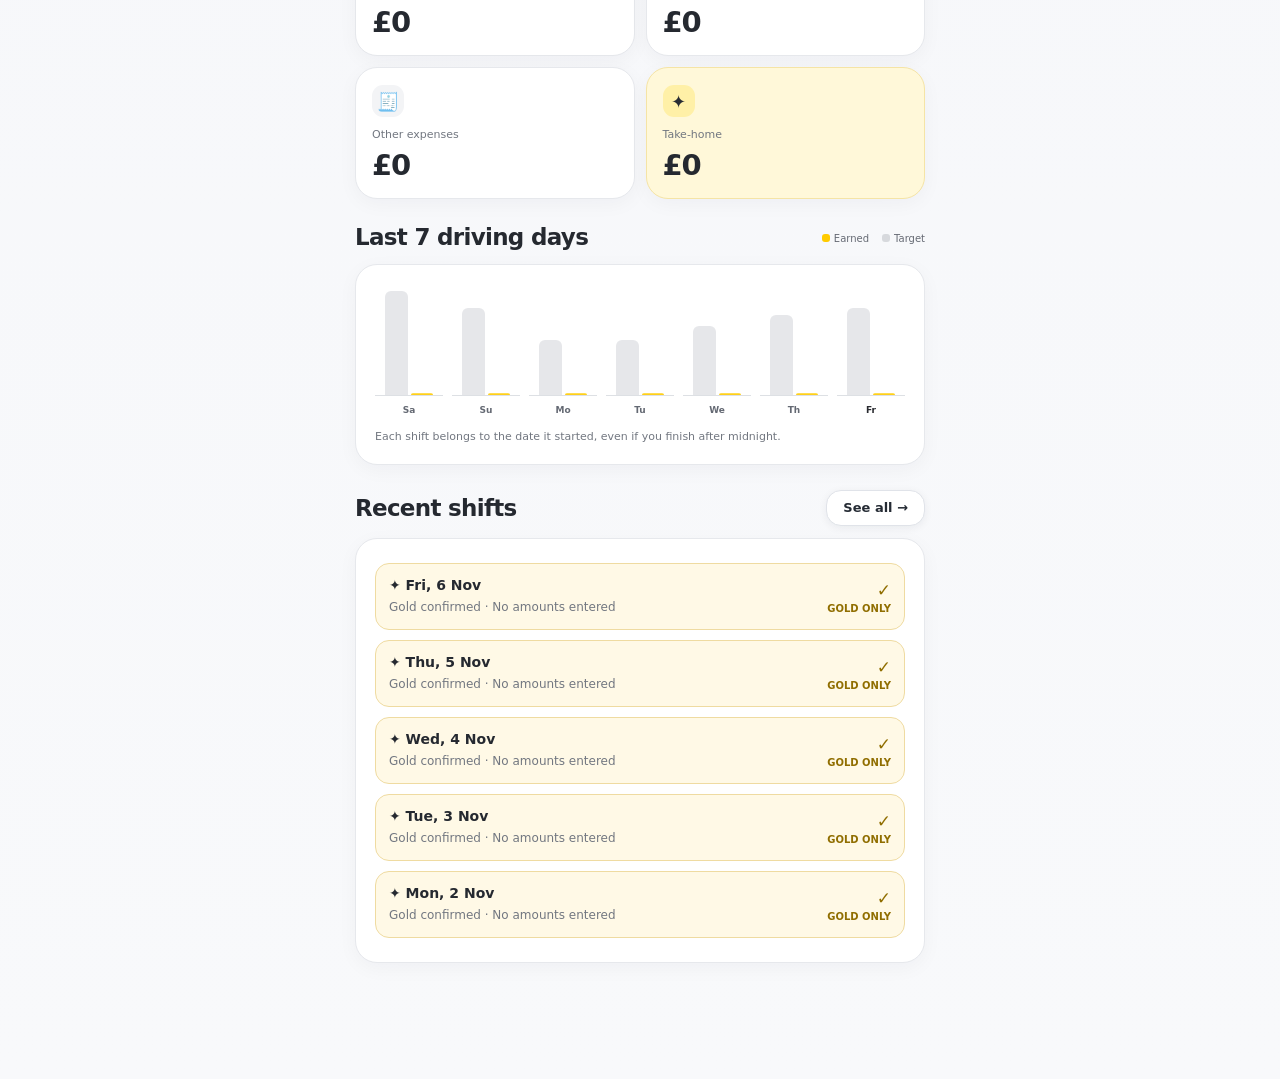
==== commit f23929b5: "Redesign Finances for 6am quick entry and intelligent goal-first allocation" ====
--- a/gold.html
+++ b/gold.html
@@ -95,12 +95,16 @@
 </style>
 <link rel="stylesheet" href="./atelier.css?v=12">
 <link rel="stylesheet" href="./crystal.css?v=18">
+<link rel="stylesheet" href="./sunrise.css?v=19">
 </head>
 <body>
 <div class="shell">
 <header><div class="identity"><img class="mark" src="./icons/icon-512.png?v=18" alt="Personalised Liberty portrait"><div class="wordmark">Finances<small>Your shift, sorted</small></div></div><div class="header-date"><b id="headerDay">—</b><small id="headerMonth">NOV</small></div></header>
 <section class="page active" id="home">
-  <div class="kicker">YOUR MONEY AT A GLANCE</div><h1>Drive. Earn. Done.</h1><p class="subtitle">The previous driving day is selected automatically, even in the afternoon.</p>
+  <div class="kicker">YOUR MONEY AT A GLANCE</div><h1>Drive. Earn. Done.</h1><p class="subtitle">Your clear, simple money dashboard. Every target, every cost and every pound you keep.</p>
+ <section class="morning-card"><div class="morning-top"><span class="sun-pill">☀ 6 AM CHECK-IN</span><span class="morning-time">YOUR MORNING ROUTINE</span></div>
+ <h2>Three numbers.<br>You're done.</h2><p>Enter total income, other expenses and EV charging for the driving day you just finished.</p>
+ <button class="primary morning-action" id="morningLog" type="button">Log my finished shift →</button><div class="morning-stamp"><span id="morningDate">Last driving day</span><span>·</span><span id="morningStatus">Ready</span></div></section>
   <section class="fresh-reset" id="freshResetPanel">
     <div class="fresh-reset-icon">✦</div>
     <div class="fresh-reset-copy"><strong>Fresh start • Saturday 7 November</strong>
@@ -118,7 +122,10 @@
     <div class="hero-stats"><div><small>Daily goal</small><strong id="heroTarget">£0</strong></div><div><small>EV + costs</small><strong id="heroCosts">£0</strong></div><div><small>Take-home</small><strong id="heroNet">£0</strong></div></div>
     <div class="hero-foot" id="heroMessage">Your next shift is waiting.</div>
   </div>
-  <div id="lastShiftCard" class="card" style="margin-top:15px;border:1px solid #e5bf73">
+  <section id="smartOverview"><div class="section-title"><h2>Your momentum</h2><span class="kicker">LAST 7 DRIVING DAYS</span></div>
+ <div class="smart-grid"><div class="smart-stat sun"><small>Income goals reached</small><strong id="smartHits">—</strong><span id="smartHitSub">Of logged shifts</span></div>
+ <div class="smart-stat"><small>Actual take-home</small><strong id="smartNet">—</strong><span id="smartNetSub">After costs</span></div></div><div class="smart-advice" id="smartTip"></div></section>
+<div id="lastShiftCard" class="card" style="margin-top:15px;border:1px solid #e5bf73">
     <div class="between"><div><div class="kicker" id="lastShiftEyebrow">LAST SHIFT</div><h2 id="lastShiftTitle" style="margin-top:6px">Yesterday</h2></div><span class="pill" id="lastShiftStatus" style="background:#876322;color:#fff4c8">CLOSED ✓</span></div>
     <p id="lastShiftDetail" style="margin:10px 0 0;font-size:13px;color:#e3d9b7;line-height:1.5"></p>
   </div>
@@ -139,7 +146,7 @@
   <div class="card row-list" id="recentList"></div>
 </section>
 <section class="page" id="log">
-  <div class="kicker" id="logKicker">YOUR END-OF-SHIFT CHECK-IN</div><h1 id="logTitle">Three numbers. Done.</h1><p class="subtitle">No dates or times to enter. Just log the shift you finished this morning.</p>
+  <div class="kicker" id="logKicker">☀ MORNING CHECK-IN</div><h1 id="logTitle">Three numbers. Done.</h1><p class="subtitle">The previous driving day is selected automatically. Just enter what you earned and spent.</p>
   <form id="shiftForm" novalidate>
   <div class="auto-day-panel">
     <span class="auto-day-icon">✦</span><div><small>AUTOMATIC DRIVING DAY</small><strong id="logDayLabel">Your driving day</strong><p id="shiftClock">Your last completed overnight shift counts towards the previous day.</p></div><span class="auto-day-tick">✓</span>
@@ -147,10 +154,10 @@
   </div>
     <div class="form-panel">
       <div class="form-title"><h2>Your money</h2><span class="step">QUICK CHECK-IN</span></div>
-      <label class="field money-field">Gross income (before costs)<span class="currency">£</span><input id="gross" class="input" type="number" min="0" max="1000000" step="0.01" inputmode="decimal" placeholder="230.00" required></label>
+      <label class="field money-field">1 · Total income<span class="currency">£</span><input id="gross" class="input" type="number" min="0" max="1000000" step="0.01" inputmode="decimal" placeholder="230.00" required></label>
       <div class="field-row" style="grid-template-columns:1fr 1fr">
-        <label class="field money-field">⚡ EV charging<span class="currency">£</span><input id="charge" class="input" type="number" min="0" max="1000000" step="0.01" inputmode="decimal" placeholder="0.00"></label>
-        <label class="field money-field">🧾 Other expenses<span class="currency">£</span><input id="other" class="input" type="number" min="0" max="1000000" step="0.01" inputmode="decimal" placeholder="0.00"></label>
+        <label class="field money-field">2 · Other expenses<span class="currency">£</span><input id="other" class="input" type="number" min="0" max="1000000" step="0.01" inputmode="decimal" placeholder="0.00"></label>
+        <label class="field money-field">3 · EV charging<span class="currency">£</span><input id="charge" class="input" type="number" min="0" max="1000000" step="0.01" inputmode="decimal" placeholder="0.00"></label>
       </div>
       <p class="caption">Other expenses can include food, parking, tolls or anything else. Don't include EV charging twice.</p>
       <div class="money-preview" aria-live="polite">
@@ -159,6 +166,12 @@
         <div class="preview-row large"><small>Estimated take-home</small><b id="previewNet">£0</b></div>
         <div class="preview-status" id="previewStatus">Enter your earnings to see your result.</div>
       </div>
+      <section class="flow-board" aria-label="Income allocation" aria-live="polite"><div class="flow-title"><h3>Your money, in order</h3><span>LIVE BREAKDOWN</span></div>
+ <div class="flow-step"><span class="number">1</span><div><strong>Daily income target</strong><small>Protect the goal first</small></div><b id="flowGoal">—</b></div>
+ <div class="flow-step"><span class="number">2</span><div><strong>Other expenses</strong><small>Covered by extra earnings</small></div><b id="flowOther">—</b></div>
+ <div class="flow-step"><span class="number">3</span><div><strong>EV charging</strong><small>Covered after expenses</small></div><b id="flowEV">—</b></div>
+ <div class="flow-left"><small>Extra after goal and costs</small><strong id="flowExtra">—</strong></div>
+ <p class="flow-helper" id="flowTip">Enter income to see the breakdown.</p><p class="flow-helper">This is a planning allocation, not another deduction. Actual take-home = income − expenses − charging.</p></section>
       <details class="fold"><summary>✎ Add a note or adjust this day's target</summary><label class="field">Notes (optional)<textarea id="notes" class="input" maxlength="500" placeholder="e.g. busy evening, charging stop, parking"></textarea></label><label class="field money-field">Override this day's target<span class="currency">£</span><input id="targetOverride" class="input" type="number" step=".01" min="0" max="1000000" inputmode="decimal" placeholder="Leave blank for weekday goal"></label></details>
       <p class="caption hidden" id="importedWarning">This entry was imported from the previous app. Its actual shift times were never recorded there.</p>
       <div class="form-actions"><button type="submit" class="primary dark" id="saveShift">✓ Save this shift</button><button type="button" class="secondary" id="newShift">New</button></div>
@@ -176,8 +189,11 @@
     <div class="tile"><span class="symbol">⚡</span><small>EV costs</small><strong id="histCharge">£0</strong></div>
     <div class="tile"><span class="symbol">🎯</span><small>Targets hit</small><strong id="histHits">0 / 0</strong></div>
   </div>
-  <div class="section-title"><h2>Shift calendar</h2><span class="kicker">TAP A DATE TO EDIT</span></div>
-  <div class="card calendar"><div id="calendar" class="cal-grid"></div><p class="small-note" style="margin:14px 3px 0">Gold = net hit goal · Green = gross hit goal · Rose = below goal.</p></div>
+  <section id="historyPulse"><div class="section-title"><h2>Monthly insights</h2><span class="kicker">SAVED RECORDS</span></div>
+ <div class="smart-grid"><div class="smart-stat sun"><small>Income goals hit</small><strong id="historyGoals">—</strong><span id="historyGoalsSub">Of logged shifts</span></div>
+ <div class="smart-stat"><small>Average shift income</small><strong id="historyAverage">—</strong><span id="historyAverageSub">Gross per shift</span></div></div><div class="smart-advice" id="historyTip"></div></section>
+<div class="section-title"><h2>Shift calendar</h2><span class="kicker">TAP A DATE TO EDIT</span></div>
+  <div class="card calendar"><div id="calendar" class="cal-grid"></div><p class="small-note" style="margin:14px 3px 0">Yellow = income target reached · Grey = logged below target · Empty = no entry.</p></div>
   <div class="section-title"><h2>Shift breakdown</h2><span class="kicker" id="histCount">0 SHIFTS</span></div>
   <div class="card row-list" id="historyList"></div>
   <div class="month-summary" id="histNote"></div>
@@ -261,6 +277,36 @@
 function monthRows(m){const prefix=m.getFullYear()+'-'+String(m.getMonth()+1).padStart(2,'0')+'-';return Object.keys(state.shifts).filter(k=>k.startsWith(prefix)&&validKey(k)).sort((a,b)=>b.localeCompare(a))}
 function monthNumbers(m){const rows=monthRows(m),prefix=m.getFullYear()+'-'+String(m.getMonth()+1).padStart(2,'0')+'-';const a=rows.reduce((s,k)=>{const v=stats(k);s.gross+=v.gross;s.charge+=v.charge;s.other+=v.other;s.net+=v.net;return s},{gross:0,charge:0,other:0,net:0,hits:0,count:rows.length});const marked=Object.keys(state.confirmedDays||{}).filter(k=>k.startsWith(prefix)&&state.confirmedDays[k]);a.hits=new Set([...rows.filter(targetHit),...marked]).size;return a}
 function formatDay(k){return date(k).toLocaleDateString('en-GB',{weekday:'short',day:'numeric',month:'short'})}
+
+function allocation(g,t,o,e){const a=Math.min(g,t),b=Math.max(0,g-a),c=Math.min(b,o),d=Math.min(Math.max(0,b-c),e);return{a:round(a),c:round(c),d:round(d),extra:round(Math.max(0,b-c-d)),goalGap:round(Math.max(0,t-a)),costGap:round(o-c+e-d)}}
+function paintFlow(g,t,o,e,entered){
+ const a=allocation(g,t,o,e),set=(id,v)=>el(id).textContent=v;
+ set('flowGoal',amount(a.a)+' / '+amount(t));set('flowOther',amount(a.c)+' / '+amount(o));set('flowEV',amount(a.d)+' / '+amount(e));set('flowExtra',entered?amount(a.extra):'—');
+ const p=el('flowTip');p.classList.toggle('warn',entered&&(a.goalGap>0||a.costGap>0));
+ p.textContent=!entered?'Enter total income to see your allocation.':a.goalGap>0?amount(a.goalGap)+' still needed for the income goal. Actual take-home always deducts every cost.':a.costGap>0?'Your income goal is covered, but '+amount(a.costGap)+' of costs are not covered by earnings above the goal.':'Goal, other expenses and EV charging covered. '+amount(a.extra)+' extra remains after the goal and costs.';
+}
+function smartHome(end){
+ const keys=[];for(let i=6;i>=0;i--){const d=date(end);d.setDate(d.getDate()-i);const k=key(d);if(entry(k))keys.push(k)}
+ const hits=keys.filter(k=>stats(k).gross>=stats(k).target).length;
+ const total=round(keys.reduce((a,k)=>a+stats(k).net,0)),saved=!!entry(end);
+ el('morningDate').textContent=date(end).toLocaleDateString('en-GB',{weekday:'long',day:'numeric',month:'long'});
+ el('morningLog').textContent=saved?'✓ Review or edit this shift':'Log my finished shift →';
+ el('morningStatus').textContent=saved?'Saved on this device':'Ready for your three numbers';
+ el('smartHits').textContent=keys.length?hits+' / '+keys.length:'—';
+ el('smartHitSub').textContent=keys.length?Math.round(hits/keys.length*100)+'% of logged shifts':'No recorded shifts yet';
+ el('smartNet').textContent=keys.length?short(total):'—';
+ el('smartNetSub').textContent=keys.length?'After expenses and charging':'Your first check-in starts here';
+ el('smartTip').textContent=keys.length?hits+' of '+keys.length+' shifts reached their gross income goal. Take-home already deducts all expenses and EV charging.':'One short check-in each morning builds your saved record automatically.';
+}
+function smartHistory(rows){
+ const k=rows.filter(k=>!!entry(k)),hit=k.filter(k=>stats(k).gross>=stats(k).target).length,total=k.reduce((v,d)=>v+stats(d).gross,0),cost=k.reduce((v,d)=>v+stats(d).charge+stats(d).other,0);
+ el('historyGoals').textContent=k.length?hit+' / '+k.length:'—';
+ el('historyGoalsSub').textContent=k.length?Math.round(hit/k.length*100)+'% of recorded shifts':'No entries yet';
+ el('historyAverage').textContent=k.length?short(total/k.length):'—';
+ el('historyAverageSub').textContent='Average gross per logged shift';
+ el('historyTip').textContent=k.length?amount(cost)+' spent on EV charging and other expenses this month. Tap a saved day to edit it.':'Your first saved entry starts the monthly insights.';
+}
+
 function rowMarkup(k){const a=stats(k);if(manualOnly(k))return '<button class="shift-row win-row" data-edit="'+k+'"><span><b>✦ '+safe(formatDay(k))+'</b><small>Gold confirmed · No amounts entered</small></span><span class="amount"><strong class="gold-text">✓</strong><span class="gold-text">GOLD ONLY</span></span></button>';const hit=targetHit(k);return '<button class="shift-row'+(hit?' win-row':'')+'" data-edit="'+k+'"><span><b>'+safe(formatDay(k))+'</b><small>'+short(a.gross)+' earned · '+short(a.charge+a.other)+' costs'+(a.r.imported?' · imported':'')+'</small></span><span class="amount"><strong>'+short(a.net)+'</strong><span class="'+(hit?'gold-text':'positive')+'">✓ CLOSED'+(hit?' · GOLD':'')+'</span></span></button>'}
 
 function renderDateCorrection(){
@@ -312,7 +358,7 @@
 function renderGoldDays(){const now=todayKey(),d=date(now),first=new Date(d);first.setDate(first.getDate()-Math.min(6,d.getDate()-1));const keys=[];for(let day=new Date(first);day<=d;day.setDate(day.getDate()+1))keys.push(key(day));const count=keys.filter(targetHit).length;el('goldCount').textContent=count+' GOLD WIN'+(count===1?'':'S');el('goldDays').innerHTML=keys.map(k=>{const hit=targetHit(k),label=date(k).toLocaleDateString('en-GB',{weekday:'short',day:'numeric'});return '<button class="gold-day'+(hit?' achieved':'')+(k===now?' current':'')+'" data-edit="'+k+'" aria-label="'+safe(label)+(hit?', target achieved':', not yet achieved')+'"><b>'+(hit?'✓':'·')+'</b><small>'+safe(label)+'</small></button>'}).join('')}
 
 function renderHome(){
- const k=todayKey(),a=stats(k),m=date(k);const totals=monthNumbers(m);
+ const k=shiftKey(),a=stats(k),m=date(k);const totals=monthNumbers(m);
  const previous=shiftKey(),last=stats(previous),closed=Boolean(last.r);
  el('lastShiftStatus').textContent=closed?'✓ CLOSED':'NOT LOGGED';
  el('lastShiftEyebrow').textContent=closed?'LAST COMPLETED SHIFT':'PREVIOUS DRIVING DAY';
@@ -324,12 +370,12 @@
  el('freshResetPanel').classList.toggle('hidden',Boolean(state.freshStartComplete));
  el('freshDonePanel').classList.toggle('hidden',!state.freshStartComplete);
  renderDateCorrection();
- el('heroDate').textContent=date(k).toLocaleDateString('en-GB',{weekday:'long',day:'numeric',month:'long'})+' · TODAY';
+ el('heroDate').textContent=date(k).toLocaleDateString('en-GB',{weekday:'long',day:'numeric',month:'long'})+' · LAST COMPLETED DAY';
  renderGoldDays();
- el('heroBadge').textContent=a.r?'✓ CLOSED':'○ OPEN';
- el('heroIncome').innerHTML=short(a.r?a.gross:a.target)+'<small>'+(a.r?'Gross earnings':'Today’s income target')+'</small>';el('heroTarget').textContent=short(a.target);el('heroCosts').textContent=a.r?short(a.charge+a.other):'—';el('heroNet').textContent=a.r?short(a.net):'—';
+ el('heroBadge').textContent=a.r?'✓ SAVED':'○ TO LOG';
+ el('heroIncome').innerHTML=short(a.r?a.gross:a.target)+'<small>'+(a.r?'Gross earnings':'Income target to reach')+'</small>';el('heroTarget').textContent=short(a.target);el('heroCosts').textContent=a.r?short(a.charge+a.other):'—';el('heroNet').textContent=a.r?short(a.net):'—';
  el('heroProgress').style.width=a.r?Math.min(100,a.target>0?a.gross/a.target*100:100)+'%':'0%';
- el('heroMessage').textContent=a.r?'✓ Closed and saved in History.':'Today is open. After your overnight shift, log its final figures tomorrow to close it.';
+ el('heroMessage').textContent=a.r?'✓ Saved. Review or edit this shift anytime.':'Enter the three numbers from your last completed shift.';
  el('monthGross').textContent=short(totals.gross);el('monthCharge').textContent=short(totals.charge);el('monthOther').textContent=short(totals.other);el('monthNet').textContent=short(totals.net);
  el('homeMonth').textContent=m.toLocaleDateString('en-GB',{month:'long'}).toUpperCase();
  const now=date(k),dates=[];for(let i=6;i>=0;i--){const d=new Date(now);d.setDate(d.getDate()-i);dates.push(key(d))}
@@ -337,6 +383,7 @@
  el('weekBars').innerHTML=dates.map(d=>{const a=stats(d);return '<div class="bar-col'+(d===k?' today':'')+'"><div class="bar-wrap"><i class="bar target" style="height:'+Math.max(2,a.target/max*100)+'%"></i><i class="bar earned" style="height:'+Math.max(2,a.gross/max*100)+'%"></i></div><small>'+date(d).toLocaleDateString('en-GB',{weekday:'short'}).slice(0,2)+'</small></div>'}).join('');
  const recent=[...new Set([...Object.keys(state.shifts),...Object.keys(state.confirmedDays||{}).filter(k=>state.confirmedDays[k])])].filter(validKey).sort((a,b)=>b.localeCompare(a)).slice(0,5);
  el('recentList').innerHTML=recent.length?recent.map(rowMarkup).join(''):'<div class="empty">No shifts yet. Your first check-in starts here.</div>';
+smartHome(k);
 }
 function prepare(k,reset){
  if(!validKey(k))k=shiftKey();focus=k;el('shiftDate').value=k;
@@ -360,6 +407,7 @@
  const gross=moneyField('gross'),charge=moneyField('charge'),other=moneyField('other'),takehome=round(gross-charge-other);
  el('previewTarget').textContent=amount(target);el('previewCosts').textContent=amount(charge+other);el('previewNet').textContent=amount(takehome);
  el('previewStatus').textContent=el('gross').value.trim()===''?'Enter your earnings to see your result.':takehome>=target?'✦ You have protected your net target.':gross>=target?'Gross goal reached; costs bring take-home below target.':amount(Math.max(0,target-gross))+' to reach your gross target.';
+  paintFlow(gross,target,other,charge,el('gross').value.trim()!=='');
 }
 function record(event){
  event.preventDefault();const k=el('shiftDate').value,from='',to='';
@@ -384,6 +432,7 @@
  content+='<button type="button" class="day '+cls+(k===now?' today':'')+'" data-edit="'+k+'" aria-label="'+safe(formatDay(k))+(a.r?', '+amount(a.net)+' net':' not logged')+'"><b>'+d+'</b><small>'+(a.r?short(a.net):targetHit(k)?'✓':'·')+'</small>'+(a.r||targetHit(k)?'<i class="cal-dot"></i>':'')+'</button>';}
  el('calendar').innerHTML=content;el('historyList').innerHTML=rows.length?rows.map(rowMarkup).join(''):'<div class="empty">No shifts recorded in this month.</div>';
  const costsTotal=round(t.charge+t.other);el('histNote').textContent=t.count+' money entries · '+t.hits+' verified targets · '+amount(costsTotal)+' costs · '+amount(t.net)+' take-home. Confirmed targets without amounts do not add fictitious earnings.';
+smartHistory(rows);
 }
 function renderSettings(){
  el('targets').innerHTML=DAYS.map((d,i)=>'<div class="target-row"><label for="goal'+i+'">'+d+'</label><div class="target-inner"><b>£</b><input id="goal'+i+'" type="number" min="0" max="1000000" step=".01" inputmode="decimal" value="'+state.targets[i]+'"></div></div>').join('');
@@ -413,6 +462,9 @@
 document.querySelectorAll('.nav button').forEach(b=>b.addEventListener('click',()=>{if(b.dataset.tab==='log'){prepare(shiftKey());}switchTo(b.dataset.tab)}));
 el('homeLog').addEventListener('click',()=>{prepare(shiftKey());switchTo('log')});
 el('freshStartBtn').addEventListener('click',performFreshStart);
+el('morningLog').addEventListener('click',()=>{prepare(shiftKey());switchTo('log')});
+el('settings').appendChild(el('freshResetPanel'));
+el('settings').appendChild(el('freshDonePanel'));
 el('correctToday').addEventListener('click',()=>relocateShift(key(new Date()),shiftKey()));
 el('moveEntryBack').addEventListener('click',()=>{const from=el('shiftDate').value;if(!validKey(from))return;const prior=date(from);prior.setDate(prior.getDate()-1);relocateShift(from,key(prior));});
 el('seeHistory').addEventListener('click',()=>switchTo('history'));
--- a/sunrise.css
+++ b/sunrise.css
@@ -0,0 +1,169 @@
+/* FINANCES · MORNING EDITION 2026
+   Inspired by clean, high-contrast rental dashboards: white, cloud grey and sunny yellow.
+   All controls remain live, native-density browser-rendered; no fixed-resolution bitmap UI. */
+:root {
+ --forest:#292b30; --deep:#1f2429; --emerald:#2d6570; --orange:#ffd000;
+ --gold:#ffd319; --paper:#fff; --cream:#f7f8fa; --ink:#25282e;
+ --muted:#646973; --line:#e5e7ec; --red:#c44e56;
+ --shadow:0 8px 24px #2227330d,0 2px 6px #22273305;
+ font-family:Inter,ui-sans-serif,-apple-system,BlinkMacSystemFont,"Segoe UI",system-ui,sans-serif;
+ color:#242930;
+}
+html,body { background:#f7f8fa!important;color:#242930!important; }
+body {background:linear-gradient(180deg,#fff 0%,#f6f7fa 36%,#f8f9fb 100%)!important;min-height:100dvh;text-rendering:optimizeLegibility;}
+.shell {max-width:620px;padding-inline:clamp(16px,4.3vw,25px);padding-bottom:calc(116px + env(safe-area-inset-bottom));}
+header {padding:22px 1px 15px;gap:13px;}
+.mark {width:60px;height:60px;border:2px solid #fff;border-radius:19px;box-shadow:0 5px 15px #161a2016,0 0 0 1px #e3e4e7;}
+.wordmark {font:850 clamp(25px,6vw,32px)/1.08 Inter,ui-rounded,system-ui,sans-serif;letter-spacing:-.045em;color:#202329;text-shadow:none;}
+.wordmark small {font:750 10px/1.5 Inter,system-ui,sans-serif;letter-spacing:.16em;color:#787d84;margin-top:5px;}
+.header-date {padding:8px 12px;min-width:60px;border:1px solid #e8e9ed;border-radius:17px;background:#f3f4f7;box-shadow:none;color:#25282d;}
+.header-date b {font:850 25px/1.08 Inter,system-ui,sans-serif;color:#202329;}
+.header-date small {color:#676c76;font-size:10px;}
+.kicker,.step,.hero-label {color:#505760;font-weight:850;font-size:11px;letter-spacing:.13em;}
+.page h1 {color:#1f252c;font:850 clamp(31px,8vw,43px)/1.08 Inter,ui-rounded,system-ui,sans-serif;letter-spacing:-.049em;text-shadow:none;margin:9px 0 10px;}
+.subtitle,.muted {color:#686e79!important;font-size:14px;line-height:1.55;}
+.section-title {margin:25px 0 12px;}
+.section-title h2,.form-title h2,.between h2 {font:850 clamp(18px,4.8vw,23px)/1.2 Inter,ui-rounded,system-ui,sans-serif;color:#252930;letter-spacing:-.03em;}
+.hero {margin-top:18px;background:#f0f2f6;border:1px solid #e6e8ed;border-radius:25px;padding:23px 21px 20px;color:#222831;box-shadow:none;}
+.hero:after {border-color:#d9dce5;width:230px;height:230px;right:-125px;}
+.hero-portrait {width:80px;height:80px;right:17px;top:65px;opacity:1;border:3px solid #fff;border-radius:19px;box-shadow:0 6px 20px #151b2923;}
+.hero-label {color:#464b54;}
+.pill {background:#fff3bb;border:1px solid #f3df71;color:#4a421e;font-size:10px;font-weight:850;border-radius:100px;padding:7px 10px;}
+.hero-date {color:#4c5560;font-size:13px;margin-top:15px;line-height:1.45;padding-right:88px;}
+.hero-value {color:#1e242a;letter-spacing:-.055em;font-size:clamp(46px,12vw,67px);max-width:calc(100% - 85px);text-shadow:none;}
+.hero-value small {color:#737981;font-size:13px;letter-spacing:0;font-weight:600;}
+.progress-track {background:#d9dce3;border:0;height:11px;margin:24px 0 18px;}
+.progress-track i {background:linear-gradient(90deg,#e6ae00,#ffcf17 70%,#ffe974);box-shadow:none;}
+.hero-stats {gap:8px;}
+.hero-stats div+div {border-left:1px solid #d7d9dd;padding-left:10px;}
+.hero-stats small {font-size:11px;color:#606974;}
+.hero-stats strong {font-size:clamp(14px,4vw,18px);color:#262a32;}
+.hero-foot {color:#5d626b;font-size:12px;font-weight:650;margin-top:18px;line-height:1.45;}
+.primary,.primary.dark,.fresh-reset-button {min-height:60px!important;border:1px solid #e8b600!important;background:linear-gradient(180deg,#ffe132,#ffce00)!important;color:#252323!important;border-radius:18px!important;box-shadow:0 3px 0 #cea900,0 8px 20px #b28b0020!important;font-size:16px;letter-spacing:-.02em;font-weight:850;}
+.primary:active,.primary.dark:active,.fresh-reset-button:active {transform:translateY(2px);box-shadow:0 1px 0 #cea900!important;}
+.secondary,.round-btn {background:#fff!important;color:#252b34!important;border:1px solid #e0e3e9!important;box-shadow:0 2px 8px #161b2910;}
+.secondary {min-height:48px;border-radius:15px;}
+.tile,.tile.green,.tile.gold,.card,.form-panel,.calendar {background:#fff;border:1px solid #e6e8ec;color:#282c33;box-shadow:0 5px 20px #1b20300a;border-radius:22px;}
+.tile {padding:17px 16px;}
+.tile.green {background:#fff;border-color:#e5e7eb;}
+.tile.gold {background:#fff8d9;border-color:#f5e4a5;}
+.tile small,.shift-row small,.caption,.small-note {color:#727780;line-height:1.5;}
+.tile strong,.tile.green strong,.tile.gold strong {color:#252930!important;font-weight:850;letter-spacing:-.04em;}
+.tile .symbol {background:#f3f4f6;}
+.tile.gold .symbol {background:#fff0a7;}
+.shift-row,.shift-row b,.shift-row .amount strong {color:#252930;}
+.shift-row {border-bottom-color:#ebecf0;gap:12px;}
+.shift-row small {font-size:12px;}
+.shift-row.win-row {background:#fff9e6;border:1px solid #efdba1;border-radius:14px;padding:13px;margin:5px 0;}
+.gold-text {color:#906e00!important;text-shadow:none;}
+.weekbars .bar.target {background:#e6e7ea;}
+.weekbars .bar.earned {background:linear-gradient(#ffe36b,#ffc900);}
+.bar-wrap {border-bottom-color:#dde0e4;}
+.legend {color:#656973;}.legend i {background:#ffcb00;}.legend .target-dot {background:#d7d9dd;}
+.gold-win-card {background:#fff;border:1px solid #e5e8ec;border-radius:23px;box-shadow:0 4px 17px #2025330b;padding:18px 16px 15px;margin-top:19px;}
+.gold-win-head small {color:#727883;letter-spacing:.1em;}
+.gold-win-head h2 {color:#292d32;font:850 20px Inter,ui-rounded,system-ui,sans-serif;letter-spacing:-.025em;margin-top:5px;}
+.gold-win-head>strong {background:#fff3b0;color:#614c0e;border:1px solid #efdb83;font-size:10px;padding:8px;}
+.gold-days {gap:7px;}
+.gold-day {min-height:69px;background:#f3f4f6;color:#737981;border-color:#e7e8ea;border-radius:12px;}
+.gold-day b {background:#e5e7ea;color:#7a7e84;}
+.gold-day.achieved {background:#fff4b4;border-color:#ffdf64;color:#493b18;box-shadow:none;}
+.gold-day.achieved b {background:#ffcf17;color:#392d0c;box-shadow:none;}
+.gold-day.current:not(.achieved) {border-color:#e3bb29;}
+.gold-win-card>p {color:#717680;font-size:11px;}
+.auto-day-panel {background:#f0f2f5;border:1px solid #e3e6eb;border-radius:20px;color:#24282f;box-shadow:none;padding:17px 15px;}
+.auto-day-icon {background:#ffdc30;border:0;color:#3f3407;box-shadow:none;font-size:22px;}
+.auto-day-panel small {color:#6e727a;}
+.auto-day-panel strong {color:#2a2e35;font-size:17px;}
+.auto-day-panel p {color:#666c75;font-size:12px;}
+.auto-day-tick {color:#ac8300;}
+.field {color:#343943!important;font-size:13px!important;line-height:1.45;}
+.input {background:#f7f8fa!important;color:#23282e!important;border:1.5px solid #dfe2e7!important;box-shadow:none!important;border-radius:14px!important;min-height:58px;}
+.input::placeholder {color:#abb0b9;}
+.input:focus {border-color:#e6bb21!important;outline:3px solid #ffdb4d66;}
+.money-field .input {font-size:clamp(20px,5vw,24px);font-variant-numeric:tabular-nums;}
+.currency {color:#626873;}
+.form-title {margin-bottom:18px;align-items:flex-end;}
+.form-panel {margin-top:15px;padding:20px 18px;}
+.money-preview {background:#f2f3f6;border:1px solid #e6e7eb;border-radius:19px;color:#252a32;box-shadow:none;margin-top:20px;}
+.preview-row small {color:#5d646e;font-size:12px;}
+.preview-row b {color:#252a32;}
+.preview-row.large {border-top-color:#d8dce2;}
+.preview-row.large b {color:#22272f;font-size:28px;}
+.preview-status {color:#5f656e;font-size:12px;line-height:1.45;}
+.fold {border-top-color:#e4e6e9;}
+.fold summary {color:#4e545d;font-size:13px;}
+.month-nav strong {color:#292c31;}
+.cal-head {color:#747982;}
+.day {background:#f5f6f7;color:#828790;border-color:#e9eaf0;}
+.day b {color:#595e67;}
+.day.win {background:#ffeb8e;color:#624f0a;border-color:#ecc339;box-shadow:none;}
+.day.win b {color:#433608;}
+.day.low {background:#f1f2f5;color:#696f78;border-color:#d6d9dd;}
+.day.low b {color:#404650;}
+.day.has {background:#e8f3ee;border-color:#b9decd;color:#1c6550;}
+.day.today {box-shadow:inset 0 0 0 2px #e1ae03;}
+.target-row {background:#f7f8fa;color:#22272b;border-color:#e6e7eb;}
+.target-row label {color:#626773;}
+.target-row input {color:#25292d;}
+.notice {background:#fff9e4;color:#695322;border:1px solid #eedc9e;}
+.notice strong {color:#524322;}
+.nav {background:#fff!important;border-top:1px solid #e8eaee;box-shadow:0 -7px 25px #272b3011;padding-top:9px;}
+.nav button {color:#747a84;min-height:65px;}
+.nav button.active {background:#ffd32a;color:#2c2c2f;box-shadow:none;border-radius:16px;}
+.nav button .ico svg {stroke:currentColor;stroke-width:1.9;width:25px;height:25px;}
+.nav button.active .ico svg {stroke-width:2.2;}
+.toast {background:#272d34;color:#fff;border:1px solid #484d56;box-shadow:0 13px 28px #18212b3d;}
+#lastShiftCard {display:none;}
+/* Morning check-in and snapshot widgets */
+.morning-card {position:relative;overflow:hidden;margin:19px 0 18px;border:1px solid #e7e8eb;border-radius:25px;padding:21px 21px 20px;background:#fff;box-shadow:0 8px 26px #1e26360d;}
+.morning-card:before {content:"";position:absolute;width:200px;height:200px;right:-98px;top:-96px;border-radius:50%;background:#ffdb43;opacity:.28;pointer-events:none;}
+.morning-top {display:flex;align-items:center;gap:9px;flex-wrap:wrap;justify-content:space-between;margin-bottom:14px;}
+.sun-pill {background:#ffeb92;color:#5a4500;border-radius:100px;padding:8px 12px;font-weight:850;font-size:11px;letter-spacing:.08em;display:inline-flex;align-items:center;gap:6px;}
+.morning-time {color:#878b92;font-size:11px;font-weight:700;}
+.morning-card h2 {max-width:295px;color:#252a30;font-size:clamp(23px,6vw,31px);line-height:1.12;letter-spacing:-.045em;margin:4px 0 10px;font-weight:850;}
+.morning-card p {color:#6c737c;font-size:13px;line-height:1.53;max-width:365px;margin:0 0 18px;}
+.morning-card .morning-action {width:100%;min-height:58px;position:relative;z-index:1;}
+.morning-stamp {font-size:12px;line-height:1.5;color:#626b75;margin:15px 1px 0;display:flex;align-items:center;gap:7px;}
+.morning-stamp:before {content:"✓";background:#e8f8ed;color:#226a49;width:19px;height:19px;border-radius:50%;display:grid;place-items:center;font-size:12px;font-weight:800;flex:none;}
+.smart-grid {display:grid;grid-template-columns:1fr 1fr;gap:11px;}
+.smart-stat {background:#fff;border:1px solid #e7e9ed;border-radius:21px;padding:18px 15px;min-width:0;}
+.smart-stat small {display:block;color:#6d737d;font-size:12px;line-height:1.35;font-weight:700;margin-bottom:9px;}
+.smart-stat strong {display:block;color:#24292e;font:850 clamp(24px,6.8vw,32px)/1.1 Inter,system-ui,sans-serif;letter-spacing:-.05em;font-variant-numeric:tabular-nums;}
+.smart-stat span {display:block;color:#777e85;font-size:11px;line-height:1.4;margin-top:8px;}
+.smart-stat.sun {background:#fff7d5;border-color:#f0e4ab;}
+.smart-advice {margin-top:12px;background:#fff;border:1px solid #e7e8ed;border-radius:16px;padding:14px 16px;color:#555b64;font-size:13px;line-height:1.55;}
+.smart-advice strong {color:#272c32;}
+/* Explicit target -> expenses -> EV coverage allocation */
+.flow-board {border:1px solid #e4e6ec;border-radius:20px;background:#fff;padding:18px 16px;margin-top:15px;}
+.flow-title {display:flex;align-items:center;justify-content:space-between;gap:12px;margin-bottom:13px;}
+.flow-title h3 {margin:0;font-size:17px;color:#252a30;letter-spacing:-.02em;}
+.flow-title span {background:#fff0ab;border-radius:100px;padding:6px 9px;font-size:10px;font-weight:800;color:#51430f;}
+.flow-step {display:grid;grid-template-columns:27px minmax(0,1fr) auto;align-items:center;gap:11px;padding:12px 0;border-bottom:1px solid #eff0f3;}
+.flow-step:last-of-type {border-bottom:0;}
+.flow-step .number {width:27px;height:27px;border-radius:50%;display:grid;place-items:center;background:#ffdb3b;color:#4a400d;font-size:12px;font-weight:850;}
+.flow-step strong {font-size:13px;color:#30343b;display:block;}
+.flow-step small {font-size:11px;color:#767b84;display:block;margin-top:4px;}
+.flow-step b {font-size:13px;color:#31353b;white-space:nowrap;font-variant-numeric:tabular-nums;}
+.flow-left {background:#f3f5f7;padding:14px;border-radius:14px;display:flex;justify-content:space-between;align-items:center;gap:8px;margin-top:12px;}
+.flow-left small {color:#636b76;font-size:12px;font-weight:700;}
+.flow-left strong {font:850 20px/1.1 Inter,system-ui,sans-serif;color:#24292f;letter-spacing:-.04em;}
+.flow-helper {font-size:11px;color:#737980;line-height:1.55;margin:12px 3px 0;}
+.flow-helper.warn {color:#8a4b32;}
+.flow-board[data-empty="true"] .flow-step b {color:#999da5;}
+#historyPulse {margin-top:17px;}
+#historyPulse .smart-grid {margin-bottom:12px;}
+#historyPulse .smart-advice {margin-top:0;}
+#freshResetPanel {background:#fff9e5;color:#333;border:1px solid #f2df9b;box-shadow:none;margin-top:24px;}
+#freshResetPanel .fresh-reset-copy strong {color:#4d3d12;font:850 15px/1.3 Inter,system-ui,sans-serif;}
+#freshResetPanel .fresh-reset-copy small {color:#7a6b48;}
+#freshResetPanel .fresh-reset-button {background:#fff!important;color:#684c26!important;border-color:#e7ce87!important;box-shadow:none!important;min-height:44px!important;font-size:13px;}
+#freshDonePanel {color:#5c5134;background:#fdf7e3;border:1px solid #eadcab;}
+#freshDonePanel strong {color:#50441f;}
+#freshDonePanel small {color:#6c654f;}
+#log .field-row {gap:10px;}
+#log .caption {font-size:12px;}
+#history .small-note {font-size:11px;}
+@media(min-width:540px){.morning-card {padding:26px 27px;}.morning-card h2 {max-width:none;}.hero {padding:26px;}.smart-grid {gap:15px;}}
+@media(max-width:360px){.morning-card {padding:18px;}.morning-card h2 {font-size:24px;}.hero-stats small {font-size:10px;}.smart-stat {padding:15px 12px;}.gold-win-head h2 {font-size:18px;}}
+@media(prefers-reduced-motion:reduce){.morning-card,.flow-board,.hero,.smart-stat {animation:none!important;transition:none!important;}}
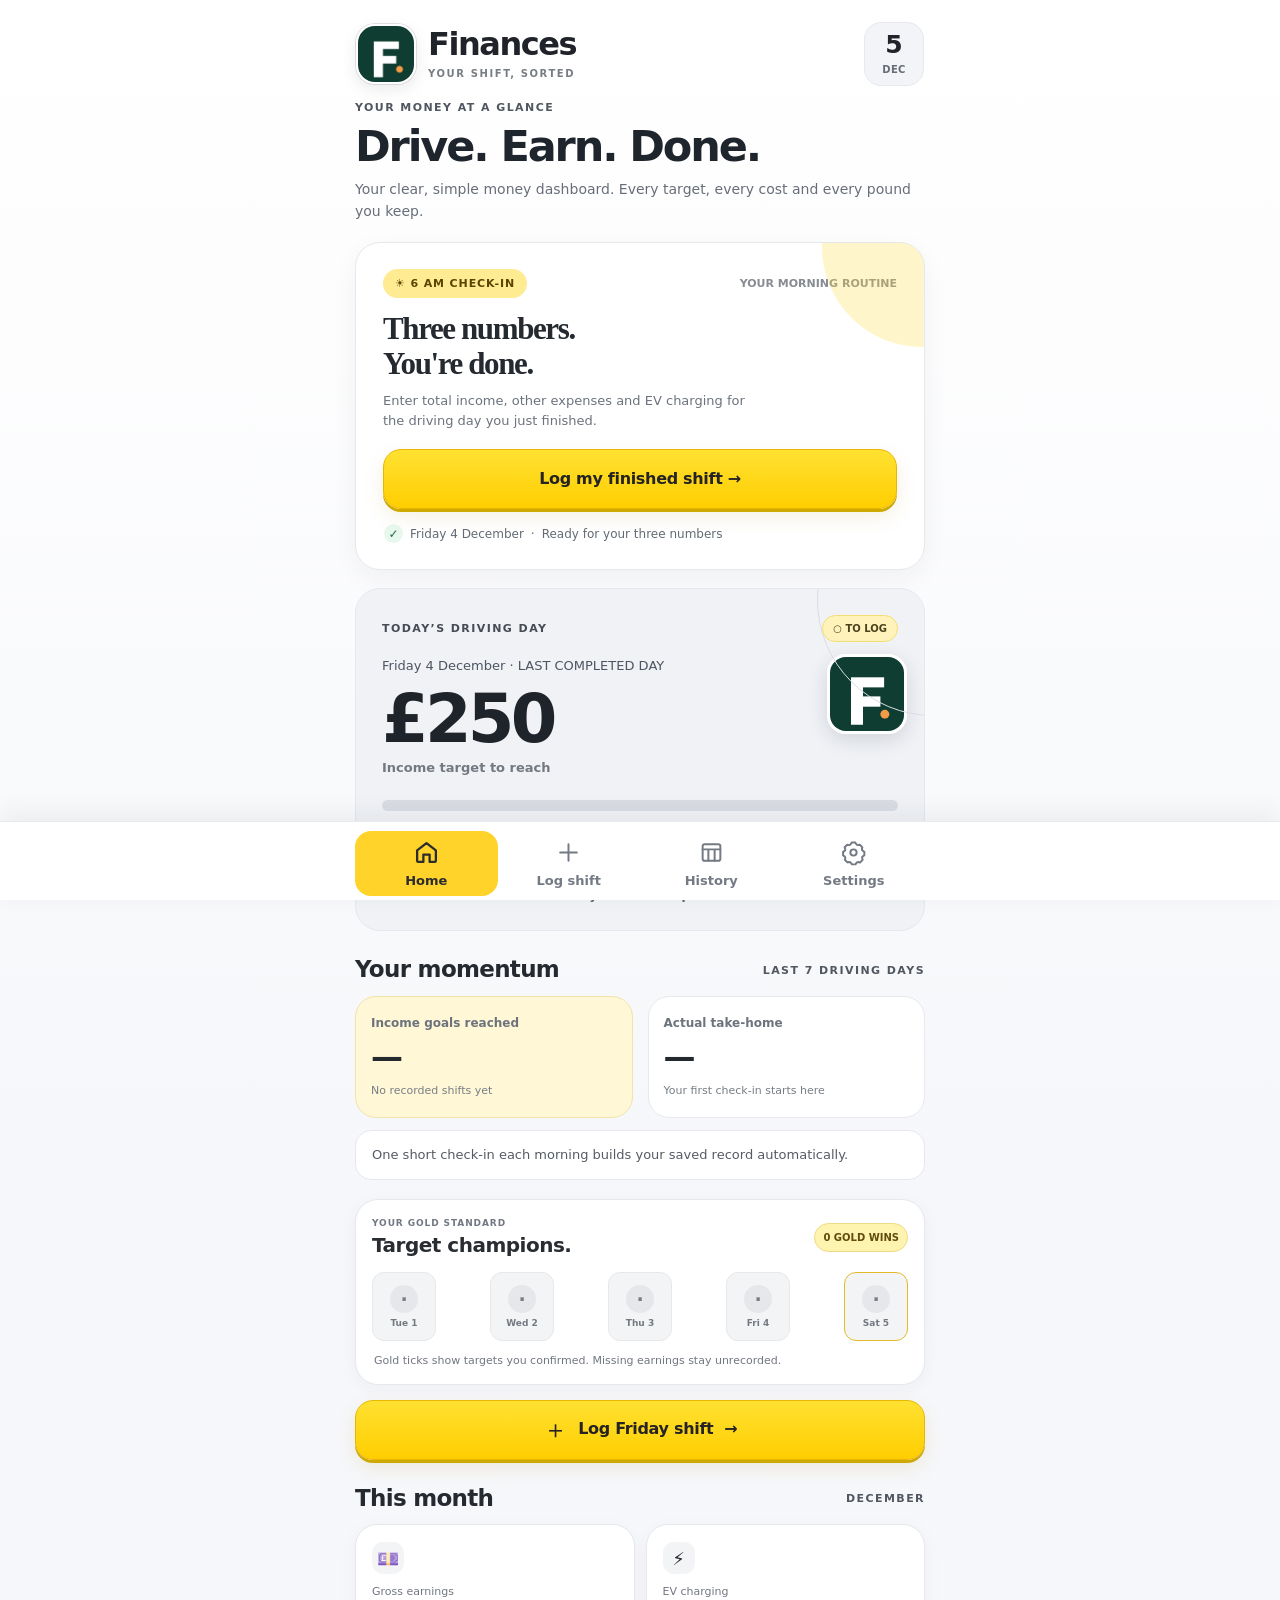
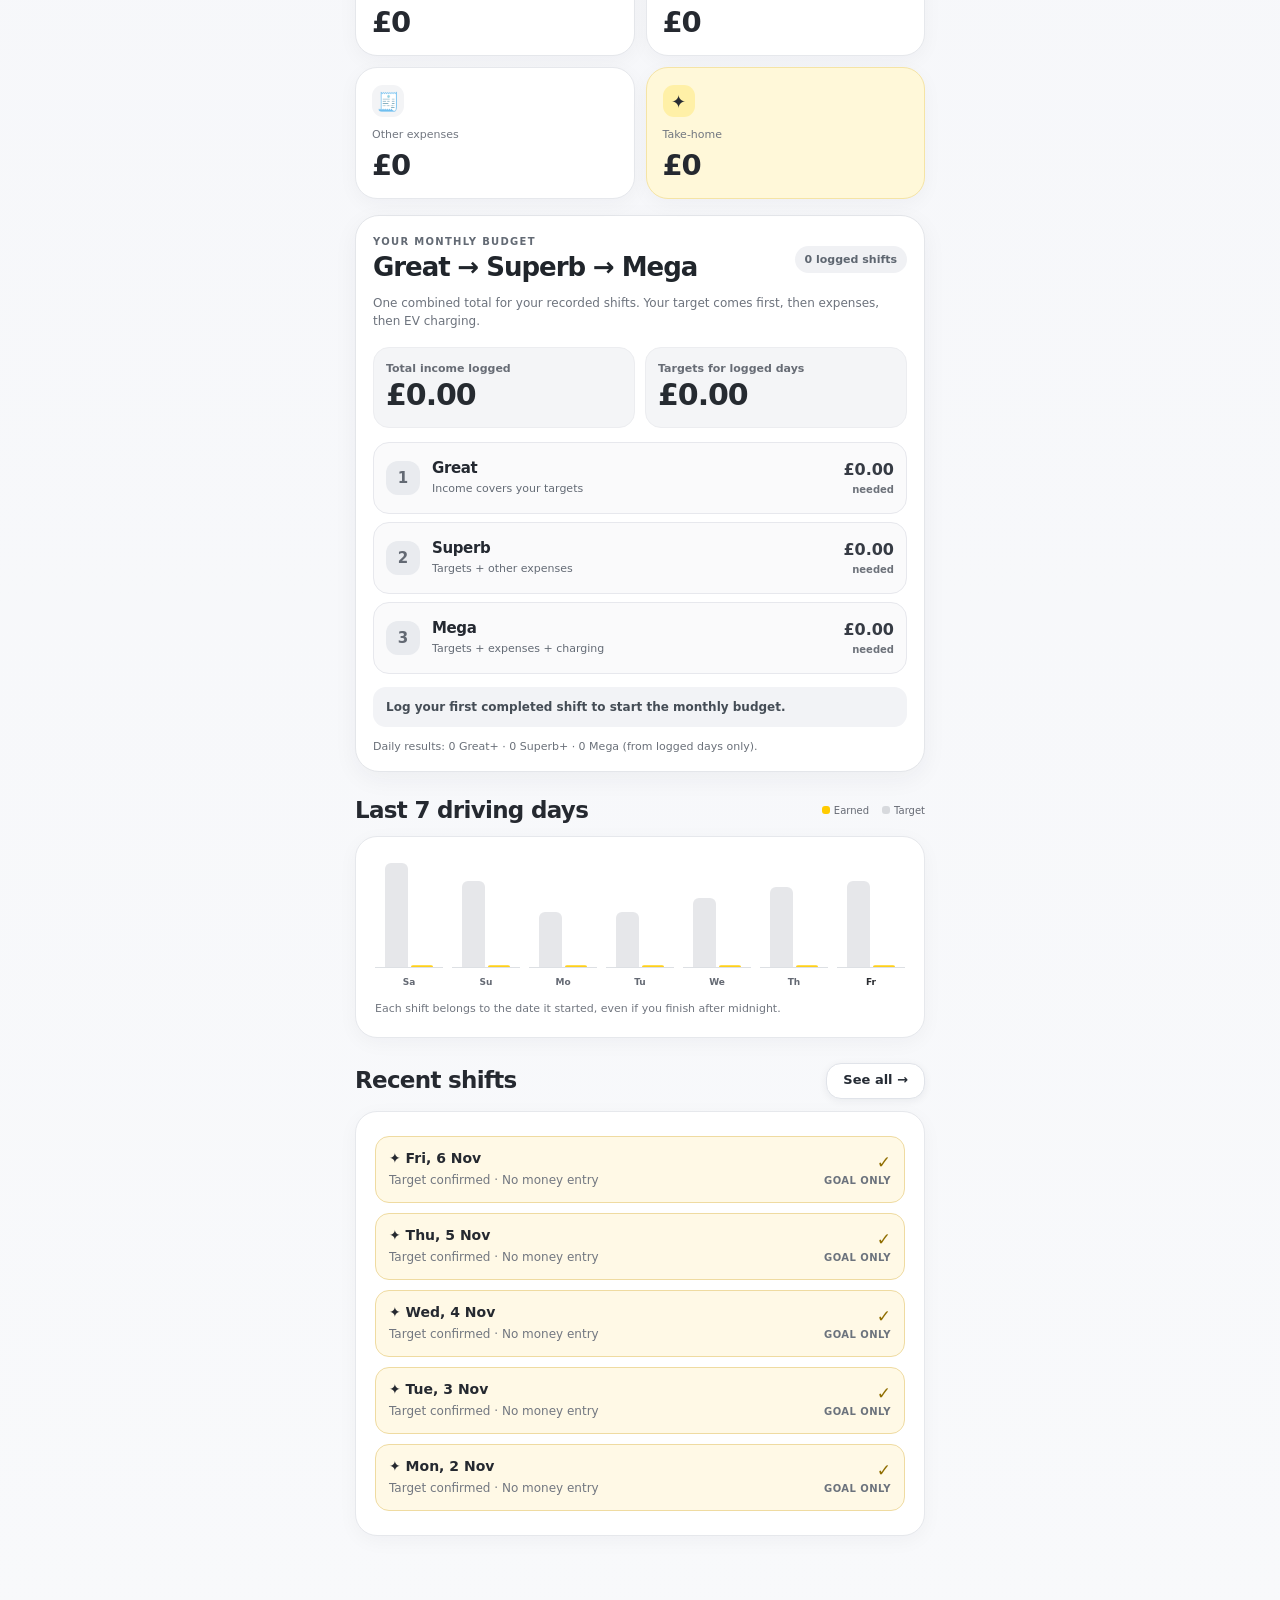
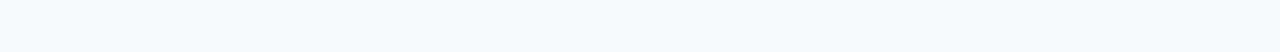
==== commit ade7ed75: "Add daily and monthly Great Superb Mega budget ladder; keep charging as one daily total" ====
--- a/gold.html
+++ b/gold.html
@@ -96,6 +96,7 @@
 <link rel="stylesheet" href="./atelier.css?v=12">
 <link rel="stylesheet" href="./crystal.css?v=18">
 <link rel="stylesheet" href="./sunrise.css?v=19">
+<link rel="stylesheet" href="./budget-ladder.css?v=20">
 </head>
 <body>
 <div class="shell">
@@ -140,6 +141,18 @@
     <div class="tile"><span class="symbol">🧾</span><small>Other expenses</small><strong id="monthOther">£0</strong></div>
     <div class="tile gold"><span class="symbol">✦</span><small>Take-home</small><strong id="monthNet">£0</strong></div>
   </div>
+  <section class="budget-board" id="homeBudget" aria-label="Great → Superb → Mega">
+ <div class="budget-top"><div><div class="kicker">YOUR MONTHLY BUDGET</div><h2>Great → Superb → Mega</h2></div><span class="budget-count" id="homeBudgetCount">No shifts yet</span></div>
+ <p class="budget-description">One combined total for your recorded shifts. Your target comes first, then expenses, then EV charging.</p>
+ <div class="budget-pool"><div><small>Total income logged</small><strong id="homeBudgetIncome">£0</strong></div><div><small>Targets for logged days</small><strong id="homeBudgetTarget">£0</strong></div></div>
+ <div class="tier-steps">
+  <div class="tier-step" id="homeGreatRow" data-hit="false"><span class="tier-number" id="homeGreatIcon">1</span><div class="tier-copy"><strong>Great</strong><small>Income covers your targets</small></div><div class="tier-required"><b id="homeGreatNeeds">£0</b><small>needed</small></div></div>
+  <div class="tier-step" id="homeSuperbRow" data-hit="false"><span class="tier-number" id="homeSuperbIcon">2</span><div class="tier-copy"><strong>Superb</strong><small>Targets + other expenses</small></div><div class="tier-required"><b id="homeSuperbNeeds">£0</b><small>needed</small></div></div>
+  <div class="tier-step" id="homeMegaRow" data-hit="false"><span class="tier-number" id="homeMegaIcon">3</span><div class="tier-copy"><strong>Mega</strong><small>Targets + expenses + charging</small></div><div class="tier-required"><b id="homeMegaNeeds">£0</b><small>needed</small></div></div>
+ </div>
+ <div class="budget-next" id="homeBudgetNext" data-level="0">Start with your first morning check-in.</div>
+ <p class="budget-wins" id="homeBudgetWins">Daily wins update automatically after saving each shift.</p>
+</section>
   <div class="section-title"><h2>Last 7 driving days</h2><span class="legend"><span><i></i>Earned</span><span><i class="target-dot"></i>Target</span></span></div>
   <div class="card"><div id="weekBars" class="weekbars"></div><div class="small-note" style="margin-top:14px">Each shift belongs to the date it started, even if you finish after midnight.</div></div>
   <div class="section-title"><h2>Recent shifts</h2><button class="secondary" id="seeHistory" style="min-height:36px">See all →</button></div>
@@ -159,13 +172,17 @@
         <label class="field money-field">2 · Other expenses<span class="currency">£</span><input id="other" class="input" type="number" min="0" max="1000000" step="0.01" inputmode="decimal" placeholder="0.00"></label>
         <label class="field money-field">3 · EV charging<span class="currency">£</span><input id="charge" class="input" type="number" min="0" max="1000000" step="0.01" inputmode="decimal" placeholder="0.00"></label>
       </div>
-      <p class="caption">Other expenses can include food, parking, tolls or anything else. Don't include EV charging twice.</p>
+      <p class="caption">If you charged twice, enter the combined charging total. If you did not charge, leave EV charging at £0. No invoices needed.</p>
       <div class="money-preview" aria-live="polite">
         <div class="preview-row"><small>Daily income target</small><b id="previewTarget">£0</b></div>
         <div class="preview-row"><small>Total costs</small><b id="previewCosts">£0</b></div>
         <div class="preview-row large"><small>Estimated take-home</small><b id="previewNet">£0</b></div>
         <div class="preview-status" id="previewStatus">Enter your earnings to see your result.</div>
       </div>
+      <div class="reward-live" id="rewardLive" data-level="0" aria-live="polite">
+ <span class="reward-token" id="rewardIcon">○</span>
+ <div><strong id="rewardTitle">Your first win is waiting</strong><small id="rewardDetail">Enter income to see your level.</small></div>
+</div>
       <section class="flow-board" aria-label="Income allocation" aria-live="polite"><div class="flow-title"><h3>Your money, in order</h3><span>LIVE BREAKDOWN</span></div>
  <div class="flow-step"><span class="number">1</span><div><strong>Daily income target</strong><small>Protect the goal first</small></div><b id="flowGoal">—</b></div>
  <div class="flow-step"><span class="number">2</span><div><strong>Other expenses</strong><small>Covered by extra earnings</small></div><b id="flowOther">—</b></div>
@@ -192,7 +209,19 @@
   <section id="historyPulse"><div class="section-title"><h2>Monthly insights</h2><span class="kicker">SAVED RECORDS</span></div>
  <div class="smart-grid"><div class="smart-stat sun"><small>Income goals hit</small><strong id="historyGoals">—</strong><span id="historyGoalsSub">Of logged shifts</span></div>
  <div class="smart-stat"><small>Average shift income</small><strong id="historyAverage">—</strong><span id="historyAverageSub">Gross per shift</span></div></div><div class="smart-advice" id="historyTip"></div></section>
-<div class="section-title"><h2>Shift calendar</h2><span class="kicker">TAP A DATE TO EDIT</span></div>
+<section class="budget-board" id="histBudget" aria-label="Monthly victories">
+ <div class="budget-top"><div><div class="kicker">YOUR MONTHLY BUDGET</div><h2>Monthly victories</h2></div><span class="budget-count" id="histBudgetCount">No shifts yet</span></div>
+ <p class="budget-description">One combined total for your recorded shifts. Your target comes first, then expenses, then EV charging.</p>
+ <div class="budget-pool"><div><small>Total income logged</small><strong id="histBudgetIncome">£0</strong></div><div><small>Targets for logged days</small><strong id="histBudgetTarget">£0</strong></div></div>
+ <div class="tier-steps">
+  <div class="tier-step" id="histGreatRow" data-hit="false"><span class="tier-number" id="histGreatIcon">1</span><div class="tier-copy"><strong>Great</strong><small>Income covers your targets</small></div><div class="tier-required"><b id="histGreatNeeds">£0</b><small>needed</small></div></div>
+  <div class="tier-step" id="histSuperbRow" data-hit="false"><span class="tier-number" id="histSuperbIcon">2</span><div class="tier-copy"><strong>Superb</strong><small>Targets + other expenses</small></div><div class="tier-required"><b id="histSuperbNeeds">£0</b><small>needed</small></div></div>
+  <div class="tier-step" id="histMegaRow" data-hit="false"><span class="tier-number" id="histMegaIcon">3</span><div class="tier-copy"><strong>Mega</strong><small>Targets + expenses + charging</small></div><div class="tier-required"><b id="histMegaNeeds">£0</b><small>needed</small></div></div>
+ </div>
+ <div class="budget-next" id="histBudgetNext" data-level="0">Start with your first morning check-in.</div>
+ <p class="budget-wins" id="histBudgetWins">Daily wins update automatically after saving each shift.</p>
+</section>
+  <div class="section-title"><h2>Shift calendar</h2><span class="kicker">TAP A DATE TO EDIT</span></div>
   <div class="card calendar"><div id="calendar" class="cal-grid"></div><p class="small-note" style="margin:14px 3px 0">Yellow = income target reached · Grey = logged below target · Empty = no entry.</p></div>
   <div class="section-title"><h2>Shift breakdown</h2><span class="kicker" id="histCount">0 SHIFTS</span></div>
   <div class="card row-list" id="historyList"></div>
@@ -279,6 +308,49 @@
 function formatDay(k){return date(k).toLocaleDateString('en-GB',{weekday:'short',day:'numeric',month:'short'})}
 
 function allocation(g,t,o,e){const a=Math.min(g,t),b=Math.max(0,g-a),c=Math.min(b,o),d=Math.min(Math.max(0,b-c),e);return{a:round(a),c:round(c),d:round(d),extra:round(Math.max(0,b-c-d)),goalGap:round(Math.max(0,t-a)),costGap:round(o-c+e-d)}}
+
+// Three levels are based ONLY on actual recorded income, not on earlier manual gold ticks.
+function rewardLevel(gross,target,other,charge,entered){
+ if(!entered)return 0;
+ const g=round(gross),t=round(target),o=round(other),c=round(charge);
+ if(g<t)return 0;
+ if(g<round(t+o))return 1;
+ if(g<round(t+o+c))return 2;
+ return 3;
+}
+function paintReward(gross,target,other,charge,entered){
+ const level=rewardLevel(gross,target,other,charge,entered),next=[target,round(target+other),round(target+other+charge)];
+ el('rewardLive').dataset.level=String(level);
+ el('rewardIcon').textContent=level?'✓':'○';
+ const titles=['Keep going — Great is next','Great! Income target covered','Superb! Expenses covered','Mega! Target and all costs covered'];
+ el('rewardTitle').textContent=entered?titles[level]:'Your first win is waiting';
+ el('rewardDetail').textContent=!entered?'Enter your total income to see your reward.':
+ level===3?amount(Math.max(0,round(gross-next[2])))+' extra above your target and both costs.':
+ amount(Math.max(0,round(next[level]-gross)))+' more to unlock '+['Great','Superb','Mega'][level]+'.';
+}
+function renderBudget(prefix,month){
+ const days=monthRows(month),sum=days.reduce((a,k)=>{const s=stats(k);a.gross+=s.gross;a.target+=s.target;a.other+=s.other;a.ev+=s.charge;return a},{gross:0,target:0,other:0,ev:0});
+ const t=round(sum.target),o=round(sum.other),ev=round(sum.ev),gross=round(sum.gross),levels=[t,round(t+o),round(t+o+ev)];
+ const level=rewardLevel(gross,t,o,ev,days.length>0);
+ el(prefix+'BudgetCount').textContent=days.length+' logged '+(days.length===1?'shift':'shifts');
+ el(prefix+'BudgetIncome').textContent=amount(gross);
+ el(prefix+'BudgetTarget').textContent=amount(t);
+ const names=['Great','Superb','Mega'];
+ names.forEach((name,i)=>{
+   const hit=days.length>0&&gross>=levels[i];
+   el(prefix+name+'Row').dataset.hit=String(hit);
+   el(prefix+name+'Icon').textContent=hit?'✓':String(i+1);
+   el(prefix+name+'Needs').textContent=amount(levels[i]);
+ });
+ const next=el(prefix+'BudgetNext');next.dataset.level=String(level);
+ next.textContent=!days.length?'Log your first completed shift to start the monthly budget.':
+   level===3?'MEGA UNLOCKED! '+amount(Math.max(0,round(gross-levels[2])))+' above the target and both costs for logged shifts.':
+   amount(Math.max(0,round(levels[level]-gross)))+' more income needed to reach '+names[level]+'.';
+ const wins=days.map(k=>{const s=stats(k);return rewardLevel(s.gross,s.target,s.other,s.charge,true)});
+ el(prefix+'BudgetWins').textContent=
+ 'Daily results: '+wins.filter(v=>v>=1).length+' Great+ · '+wins.filter(v=>v>=2).length+' Superb+ · '+wins.filter(v=>v>=3).length+' Mega (from logged days only).';
+}
+
 function paintFlow(g,t,o,e,entered){
  const a=allocation(g,t,o,e),set=(id,v)=>el(id).textContent=v;
  set('flowGoal',amount(a.a)+' / '+amount(t));set('flowOther',amount(a.c)+' / '+amount(o));set('flowEV',amount(a.d)+' / '+amount(e));set('flowExtra',entered?amount(a.extra):'—');
@@ -307,7 +379,13 @@
  el('historyTip').textContent=k.length?amount(cost)+' spent on EV charging and other expenses this month. Tap a saved day to edit it.':'Your first saved entry starts the monthly insights.';
 }
 
-function rowMarkup(k){const a=stats(k);if(manualOnly(k))return '<button class="shift-row win-row" data-edit="'+k+'"><span><b>✦ '+safe(formatDay(k))+'</b><small>Gold confirmed · No amounts entered</small></span><span class="amount"><strong class="gold-text">✓</strong><span class="gold-text">GOLD ONLY</span></span></button>';const hit=targetHit(k);return '<button class="shift-row'+(hit?' win-row':'')+'" data-edit="'+k+'"><span><b>'+safe(formatDay(k))+'</b><small>'+short(a.gross)+' earned · '+short(a.charge+a.other)+' costs'+(a.r.imported?' · imported':'')+'</small></span><span class="amount"><strong>'+short(a.net)+'</strong><span class="'+(hit?'gold-text':'positive')+'">✓ CLOSED'+(hit?' · GOLD':'')+'</span></span></button>'}
+function rowMarkup(k){
+ const a=stats(k);
+ if(manualOnly(k))return '<button class="shift-row win-row" data-edit="'+k+'"><span><b>✦ '+safe(formatDay(k))+'</b><small>Target confirmed · No money entry</small></span><span class="amount"><strong class="gold-text">✓</strong><span class="reward-row-tag">GOAL ONLY</span></span></button>';
+ const level=rewardLevel(a.gross,a.target,a.other,a.charge,true);
+ const tag=['LOGGED','GREAT','SUPERB','MEGA'][level];
+ return '<button class="shift-row'+(level?' win-row':'')+'" data-edit="'+k+'"><span><b>'+safe(formatDay(k))+'</b><small>'+short(a.gross)+' income · '+short(a.other)+' expenses · '+short(a.charge)+' EV'+(a.r.imported?' · imported':'')+'</small></span><span class="amount"><strong>'+short(a.net)+'</strong><span class="reward-row-tag" data-level="'+level+'">'+tag+'</span></span></button>';
+}
 
 function renderDateCorrection(){
  const source=key(new Date()),destination=shiftKey(),saved=entry(source);
@@ -384,12 +462,13 @@
  const recent=[...new Set([...Object.keys(state.shifts),...Object.keys(state.confirmedDays||{}).filter(k=>state.confirmedDays[k])])].filter(validKey).sort((a,b)=>b.localeCompare(a)).slice(0,5);
  el('recentList').innerHTML=recent.length?recent.map(rowMarkup).join(''):'<div class="empty">No shifts yet. Your first check-in starts here.</div>';
 smartHome(k);
+  renderBudget('home',m);
 }
 function prepare(k,reset){
  if(!validKey(k))k=shiftKey();focus=k;el('shiftDate').value=k;
  const r=!reset?entry(k):null;
  el('startTime').value=r?.start||'13:00';el('endTime').value=r?.finish||'06:00';
- el('gross').value=r?String(r.gross):'';el('charge').value=r?String(r.charge):'';el('other').value=r?String(r.other):'';
+ el('gross').value=r?String(r.gross):'';el('charge').value=r?String(r.charge):'0';el('other').value=r?String(r.other):'0';
  el('notes').value=r?.notes||'';el('targetOverride').value=r?.override==null?'':r.override;
  el('logKicker').textContent=r?'✓ COMPLETED SHIFT':'YOUR END-OF-SHIFT CHECK-IN';
  el('logTitle').textContent=r?'✓ Closed · edit if needed':'Three numbers. Done.';
@@ -408,6 +487,7 @@
  el('previewTarget').textContent=amount(target);el('previewCosts').textContent=amount(charge+other);el('previewNet').textContent=amount(takehome);
  el('previewStatus').textContent=el('gross').value.trim()===''?'Enter your earnings to see your result.':takehome>=target?'✦ You have protected your net target.':gross>=target?'Gross goal reached; costs bring take-home below target.':amount(Math.max(0,target-gross))+' to reach your gross target.';
   paintFlow(gross,target,other,charge,el('gross').value.trim()!=='');
+  paintReward(gross,target,other,charge,el('gross').value.trim()!=='');
 }
 function record(event){
  event.preventDefault();const k=el('shiftDate').value,from='',to='';
@@ -433,6 +513,7 @@
  el('calendar').innerHTML=content;el('historyList').innerHTML=rows.length?rows.map(rowMarkup).join(''):'<div class="empty">No shifts recorded in this month.</div>';
  const costsTotal=round(t.charge+t.other);el('histNote').textContent=t.count+' money entries · '+t.hits+' verified targets · '+amount(costsTotal)+' costs · '+amount(t.net)+' take-home. Confirmed targets without amounts do not add fictitious earnings.';
 smartHistory(rows);
+  renderBudget('hist',m);
 }
 function renderSettings(){
  el('targets').innerHTML=DAYS.map((d,i)=>'<div class="target-row"><label for="goal'+i+'">'+d+'</label><div class="target-inner"><b>£</b><input id="goal'+i+'" type="number" min="0" max="1000000" step=".01" inputmode="decimal" value="'+state.targets[i]+'"></div></div>').join('');
--- a/budget-ladder.css
+++ b/budget-ladder.css
@@ -0,0 +1,56 @@
+/* FINANCES • Morning Budget Ladder — 2026-11
+   Lightweight, density-independent typography and status cards.
+   No bitmap enlargements; preserves all existing shift data. */
+.budget-board{
+ margin:16px 0 21px;padding:20px 17px 16px;
+ border:1px solid #e4e6ea;border-radius:24px;background:#fff;
+ box-shadow:0 7px 24px #1f25370d;
+ color:#292d33;font-family:Inter,ui-sans-serif,system-ui,sans-serif;
+}
+.budget-top{display:flex;align-items:flex-start;justify-content:space-between;gap:10px}
+.budget-top .kicker{color:#636a74;font-size:10px;letter-spacing:.13em;margin:0 0 5px}
+.budget-top h2{font:850 clamp(21px,5.5vw,26px)/1.16 Inter,ui-rounded,system-ui,sans-serif;letter-spacing:-.04em;color:#20252b;margin:0}
+.budget-count{display:inline-block;white-space:nowrap;align-self:center;border-radius:100px;background:#f0f1f4;color:#5e6670;padding:7px 10px;font-size:11px;font-weight:850}
+.budget-description{font-size:12px;line-height:1.55;color:#6d737d;margin:11px 0 16px}
+.budget-pool{display:grid;grid-template-columns:1fr 1fr;gap:10px;margin:0 0 14px}
+.budget-pool>div{background:#f4f5f7;border:1px solid #ecedf0;border-radius:16px;padding:13px 12px;min-width:0}
+.budget-pool small{display:block;font-weight:700;font-size:11px;color:#676c75;line-height:1.4}
+.budget-pool strong{display:block;color:#262b31;font-size:clamp(23px,6vw,30px);line-height:1.25;letter-spacing:-.035em;font-weight:850;font-variant-numeric:tabular-nums;overflow-wrap:anywhere}
+.tier-steps{display:grid;gap:8px}
+.tier-step{display:grid;grid-template-columns:36px minmax(0,1fr) auto;gap:10px;align-items:center;padding:12px;border:1px solid #e7e8ed;border-radius:16px;background:#fafafb;min-height:72px}
+.tier-step[data-hit="true"]{background:#fff7cf;border-color:#f4dc86}
+.tier-number{width:34px;height:34px;border-radius:12px;display:grid;place-items:center;color:#636973;font-size:15px;font-weight:850;background:#e9ebef}
+.tier-step[data-hit="true"] .tier-number{background:#ffd322;color:#463910}
+.tier-copy{min-width:0}
+.tier-copy strong{display:block;color:#242931;font-size:15px;line-height:1.2;letter-spacing:-.025em;font-weight:850}
+.tier-copy small{display:block;color:#646b75;font-size:11px;line-height:1.45;margin-top:4px}
+.tier-required{text-align:right;white-space:nowrap;font:850 clamp(13px,3.5vw,16px)/1.2 Inter,system-ui,sans-serif;color:#363b44;font-variant-numeric:tabular-nums}
+.tier-required small{display:block;color:#6d727a;font-size:10px;font-weight:700;margin-top:5px}
+.budget-next{margin:13px 0 5px;padding:11px 13px;border-radius:13px;background:#f2f3f6;color:#454d56;font-size:12px;font-weight:750;line-height:1.5}
+.budget-next[data-level="3"]{background:#ffed9d;color:#544009}
+.budget-wins{margin:12px 0 0;color:#6a7079;font-size:11px;line-height:1.45}
+.reward-live{display:grid;grid-template-columns:41px minmax(0,1fr);gap:11px;align-items:center;padding:14px;border:1px solid #e3e5e9;border-radius:18px;margin:15px 0 0;background:#f5f6f8}
+.reward-live .reward-token{width:41px;height:41px;border-radius:14px;display:grid;place-items:center;background:#e3e6ea;color:#575e68;font-size:23px;font-weight:850}
+.reward-live strong{display:block;font-weight:850;font-size:16px;line-height:1.2;letter-spacing:-.025em;color:#2b3037}
+.reward-live small{display:block;font-size:12px;color:#656c76;line-height:1.45;margin-top:5px}
+.reward-live[data-level="1"]{background:#fffae5;border-color:#f3e5a3}
+.reward-live[data-level="2"]{background:#fff4d2;border-color:#edd57e}
+.reward-live[data-level="3"]{background:#fff0ac;border-color:#e2bd35}
+.reward-live[data-level="1"] .reward-token,.reward-live[data-level="2"] .reward-token,.reward-live[data-level="3"] .reward-token{background:#ffce13;color:#423306}
+.reward-row-tag{font-size:10px;font-weight:850;letter-spacing:.045em;color:#6c737d}
+.reward-row-tag[data-level="1"]{color:#8a6712}
+.reward-row-tag[data-level="2"]{color:#886000}
+.reward-row-tag[data-level="3"]{color:#806100}
+#log .caption{font-size:12px;color:#656d76}
+#log .field-row label{min-width:0}
+#log .field-row .input{width:100%}
+#history .budget-board{margin-top:19px}
+@media(max-width:390px){
+ .tier-step{grid-template-columns:32px minmax(0,1fr) auto;gap:7px;padding:10px 9px}
+ .tier-number{width:31px;height:31px}
+ .tier-copy strong{font-size:14px}
+ .tier-copy small{font-size:10px}
+ .tier-required{font-size:13px}
+ .budget-board{padding:17px 13px}
+}
+@media(prefers-reduced-motion:reduce){.budget-board,.tier-step,.reward-live{transition:none!important;animation:none!important}}
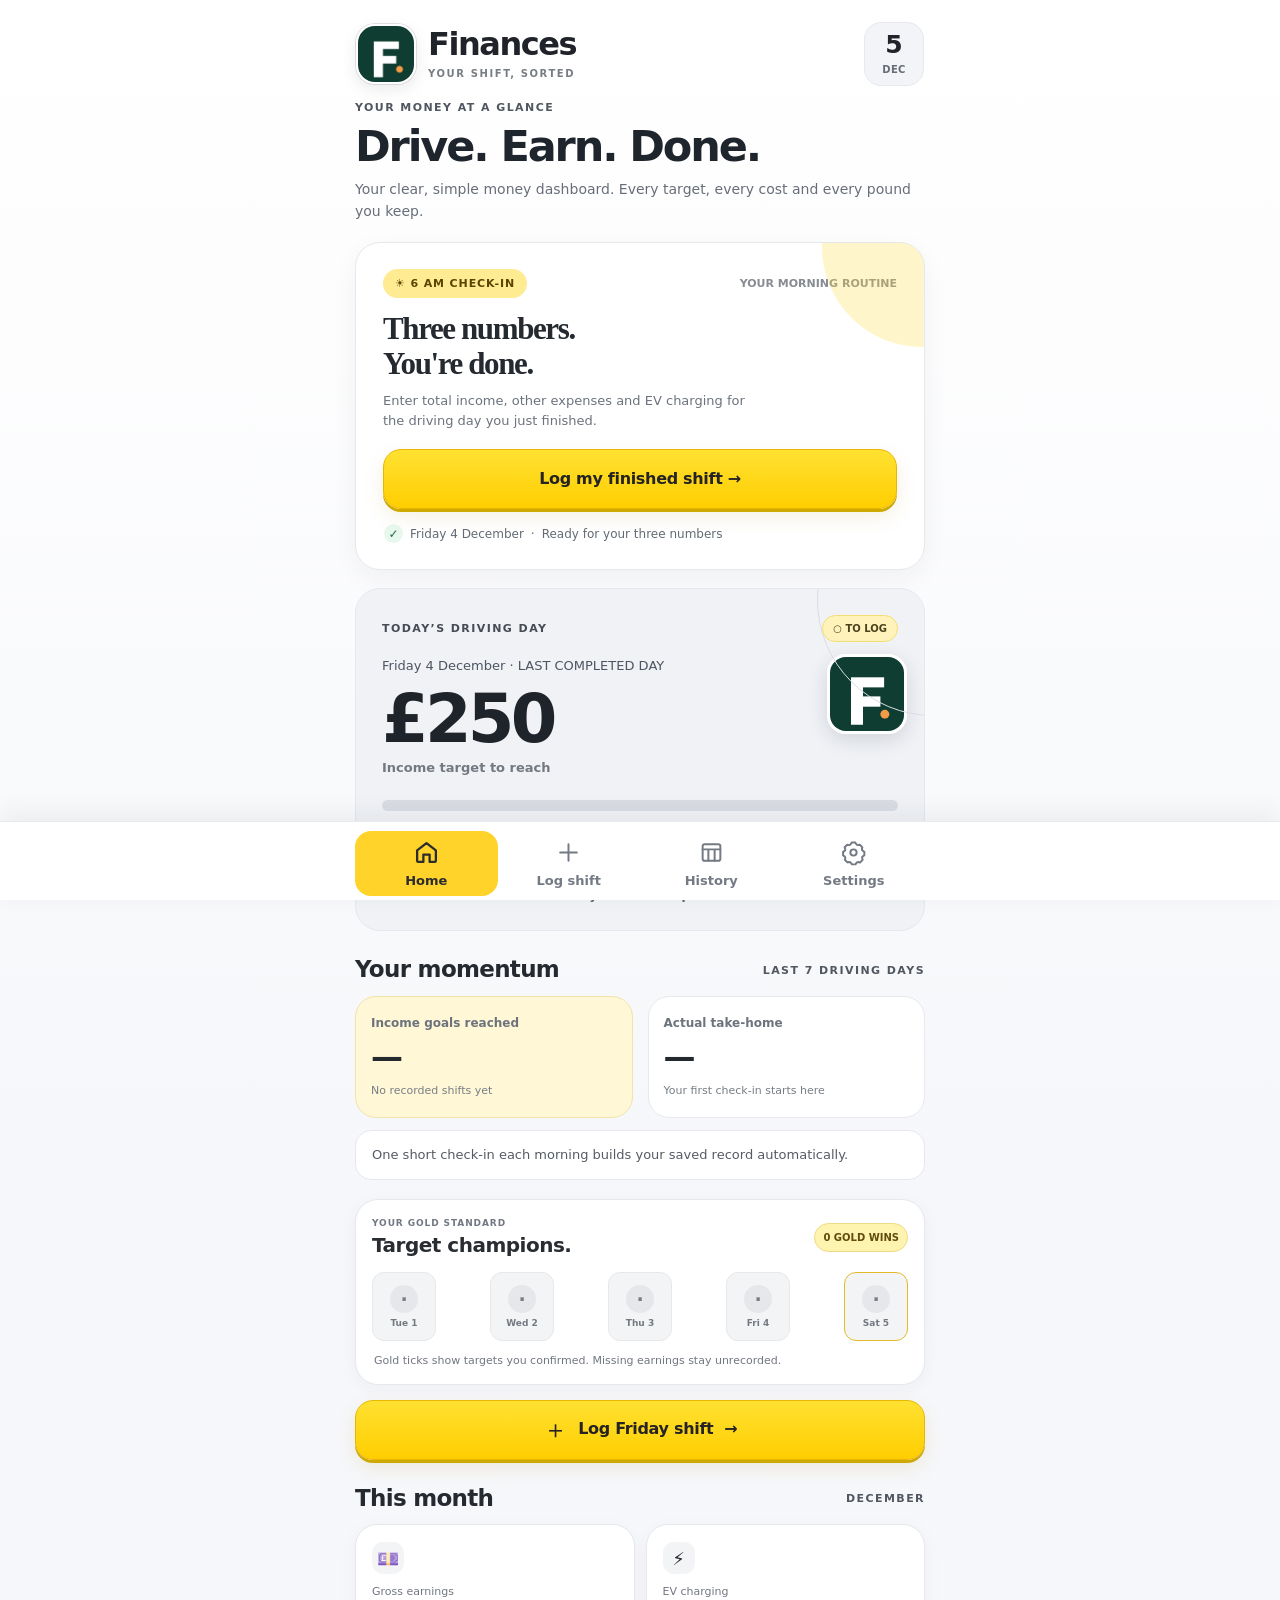
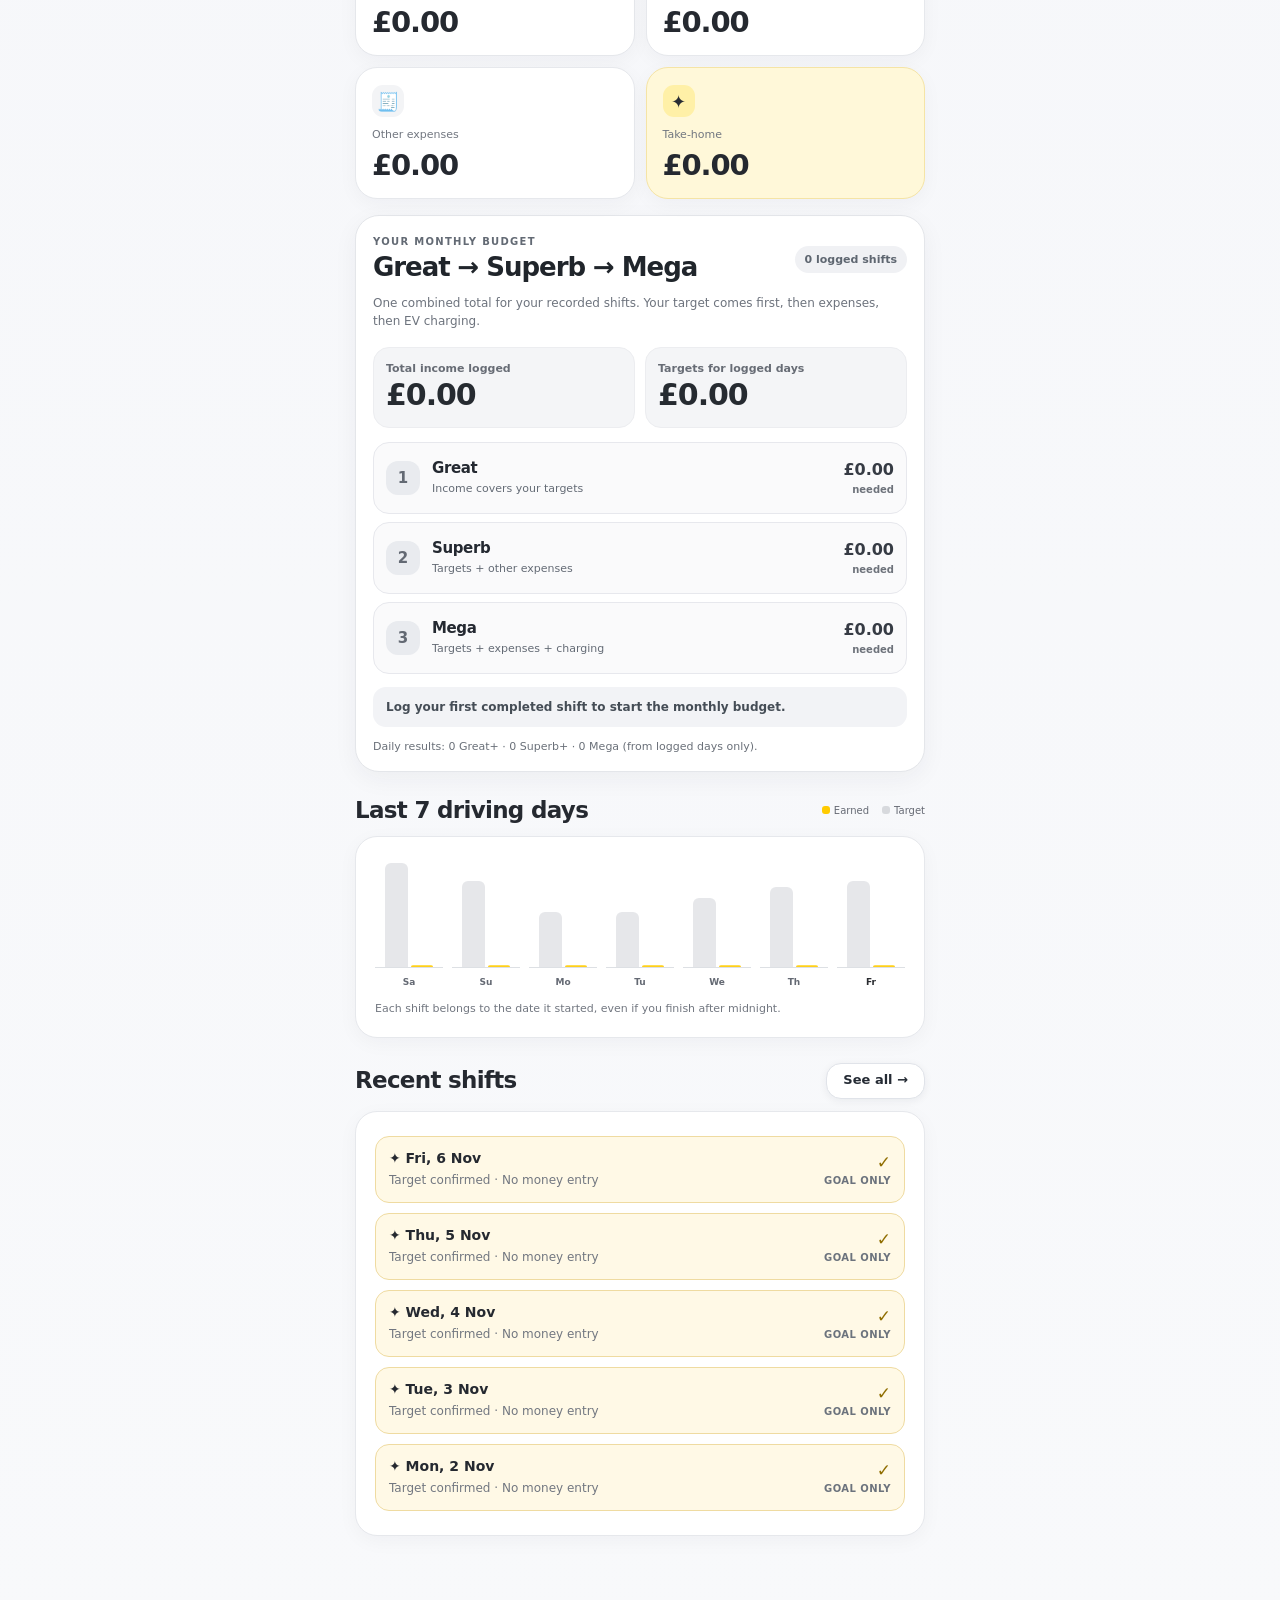
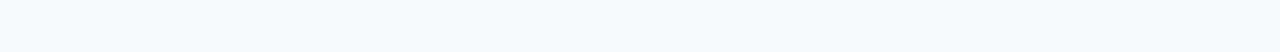
==== commit 12a12334: "Keep charging and all money totals precise to the penny" ====
--- a/gold.html
+++ b/gold.html
@@ -366,7 +366,7 @@
  el('morningStatus').textContent=saved?'Saved on this device':'Ready for your three numbers';
  el('smartHits').textContent=keys.length?hits+' / '+keys.length:'—';
  el('smartHitSub').textContent=keys.length?Math.round(hits/keys.length*100)+'% of logged shifts':'No recorded shifts yet';
- el('smartNet').textContent=keys.length?short(total):'—';
+ el('smartNet').textContent=keys.length?amount(total):'—';
  el('smartNetSub').textContent=keys.length?'After expenses and charging':'Your first check-in starts here';
  el('smartTip').textContent=keys.length?hits+' of '+keys.length+' shifts reached their gross income goal. Take-home already deducts all expenses and EV charging.':'One short check-in each morning builds your saved record automatically.';
 }
@@ -384,7 +384,7 @@
  if(manualOnly(k))return '<button class="shift-row win-row" data-edit="'+k+'"><span><b>✦ '+safe(formatDay(k))+'</b><small>Target confirmed · No money entry</small></span><span class="amount"><strong class="gold-text">✓</strong><span class="reward-row-tag">GOAL ONLY</span></span></button>';
  const level=rewardLevel(a.gross,a.target,a.other,a.charge,true);
  const tag=['LOGGED','GREAT','SUPERB','MEGA'][level];
- return '<button class="shift-row'+(level?' win-row':'')+'" data-edit="'+k+'"><span><b>'+safe(formatDay(k))+'</b><small>'+short(a.gross)+' income · '+short(a.other)+' expenses · '+short(a.charge)+' EV'+(a.r.imported?' · imported':'')+'</small></span><span class="amount"><strong>'+short(a.net)+'</strong><span class="reward-row-tag" data-level="'+level+'">'+tag+'</span></span></button>';
+ return '<button class="shift-row'+(level?' win-row':'')+'" data-edit="'+k+'"><span><b>'+safe(formatDay(k))+'</b><small>'+amount(a.gross)+' income · '+amount(a.other)+' expenses · '+amount(a.charge)+' EV'+(a.r.imported?' · imported':'')+'</small></span><span class="amount"><strong>'+amount(a.net)+'</strong><span class="reward-row-tag" data-level="'+level+'">'+tag+'</span></span></button>';
 }
 
 function renderDateCorrection(){
@@ -451,10 +451,10 @@
  el('heroDate').textContent=date(k).toLocaleDateString('en-GB',{weekday:'long',day:'numeric',month:'long'})+' · LAST COMPLETED DAY';
  renderGoldDays();
  el('heroBadge').textContent=a.r?'✓ SAVED':'○ TO LOG';
- el('heroIncome').innerHTML=short(a.r?a.gross:a.target)+'<small>'+(a.r?'Gross earnings':'Income target to reach')+'</small>';el('heroTarget').textContent=short(a.target);el('heroCosts').textContent=a.r?short(a.charge+a.other):'—';el('heroNet').textContent=a.r?short(a.net):'—';
+ el('heroIncome').innerHTML=short(a.r?a.gross:a.target)+'<small>'+(a.r?'Gross earnings':'Income target to reach')+'</small>';el('heroTarget').textContent=short(a.target);el('heroCosts').textContent=a.r?amount(a.charge+a.other):'—';el('heroNet').textContent=a.r?amount(a.net):'—';
  el('heroProgress').style.width=a.r?Math.min(100,a.target>0?a.gross/a.target*100:100)+'%':'0%';
  el('heroMessage').textContent=a.r?'✓ Saved. Review or edit this shift anytime.':'Enter the three numbers from your last completed shift.';
- el('monthGross').textContent=short(totals.gross);el('monthCharge').textContent=short(totals.charge);el('monthOther').textContent=short(totals.other);el('monthNet').textContent=short(totals.net);
+ el('monthGross').textContent=amount(totals.gross);el('monthCharge').textContent=amount(totals.charge);el('monthOther').textContent=amount(totals.other);el('monthNet').textContent=amount(totals.net);
  el('homeMonth').textContent=m.toLocaleDateString('en-GB',{month:'long'}).toUpperCase();
  const now=date(k),dates=[];for(let i=6;i>=0;i--){const d=new Date(now);d.setDate(d.getDate()-i);dates.push(key(d))}
  const max=Math.max(1,...dates.map(k=>Math.max(stats(k).gross,stats(k).target)));
@@ -503,7 +503,7 @@
 function renderHistory(){
  const m=historyMonth,t=monthNumbers(m),rows=[...new Set([...monthRows(m),...Object.keys(state.confirmedDays||{}).filter(k=>state.confirmedDays[k]&&k.startsWith(m.getFullYear()+'-'+String(m.getMonth()+1).padStart(2,'0')+'-'))])].filter(validKey).sort((a,b)=>b.localeCompare(a));
  el('historyMonth').textContent=m.toLocaleDateString('en-GB',{month:'long',year:'numeric'});
- el('histGross').textContent=short(t.gross);el('histNet').textContent=short(t.net);el('histCharge').textContent=short(t.charge);el('histHits').textContent=t.hits+' ✓';
+ el('histGross').textContent=amount(t.gross);el('histNet').textContent=amount(t.net);el('histCharge').textContent=amount(t.charge);el('histHits').textContent=t.hits+' ✓';
  el('histCount').textContent=rows.length+' DAY'+(rows.length===1?'':'S');
  const first=(new Date(m.getFullYear(),m.getMonth(),1).getDay()+6)%7,last=new Date(m.getFullYear(),m.getMonth()+1,0).getDate(),now=shiftKey();
  let content=['Mo','Tu','We','Th','Fr','Sa','Su'].map(d=>'<div class="cal-head">'+d+'</div>').join('');
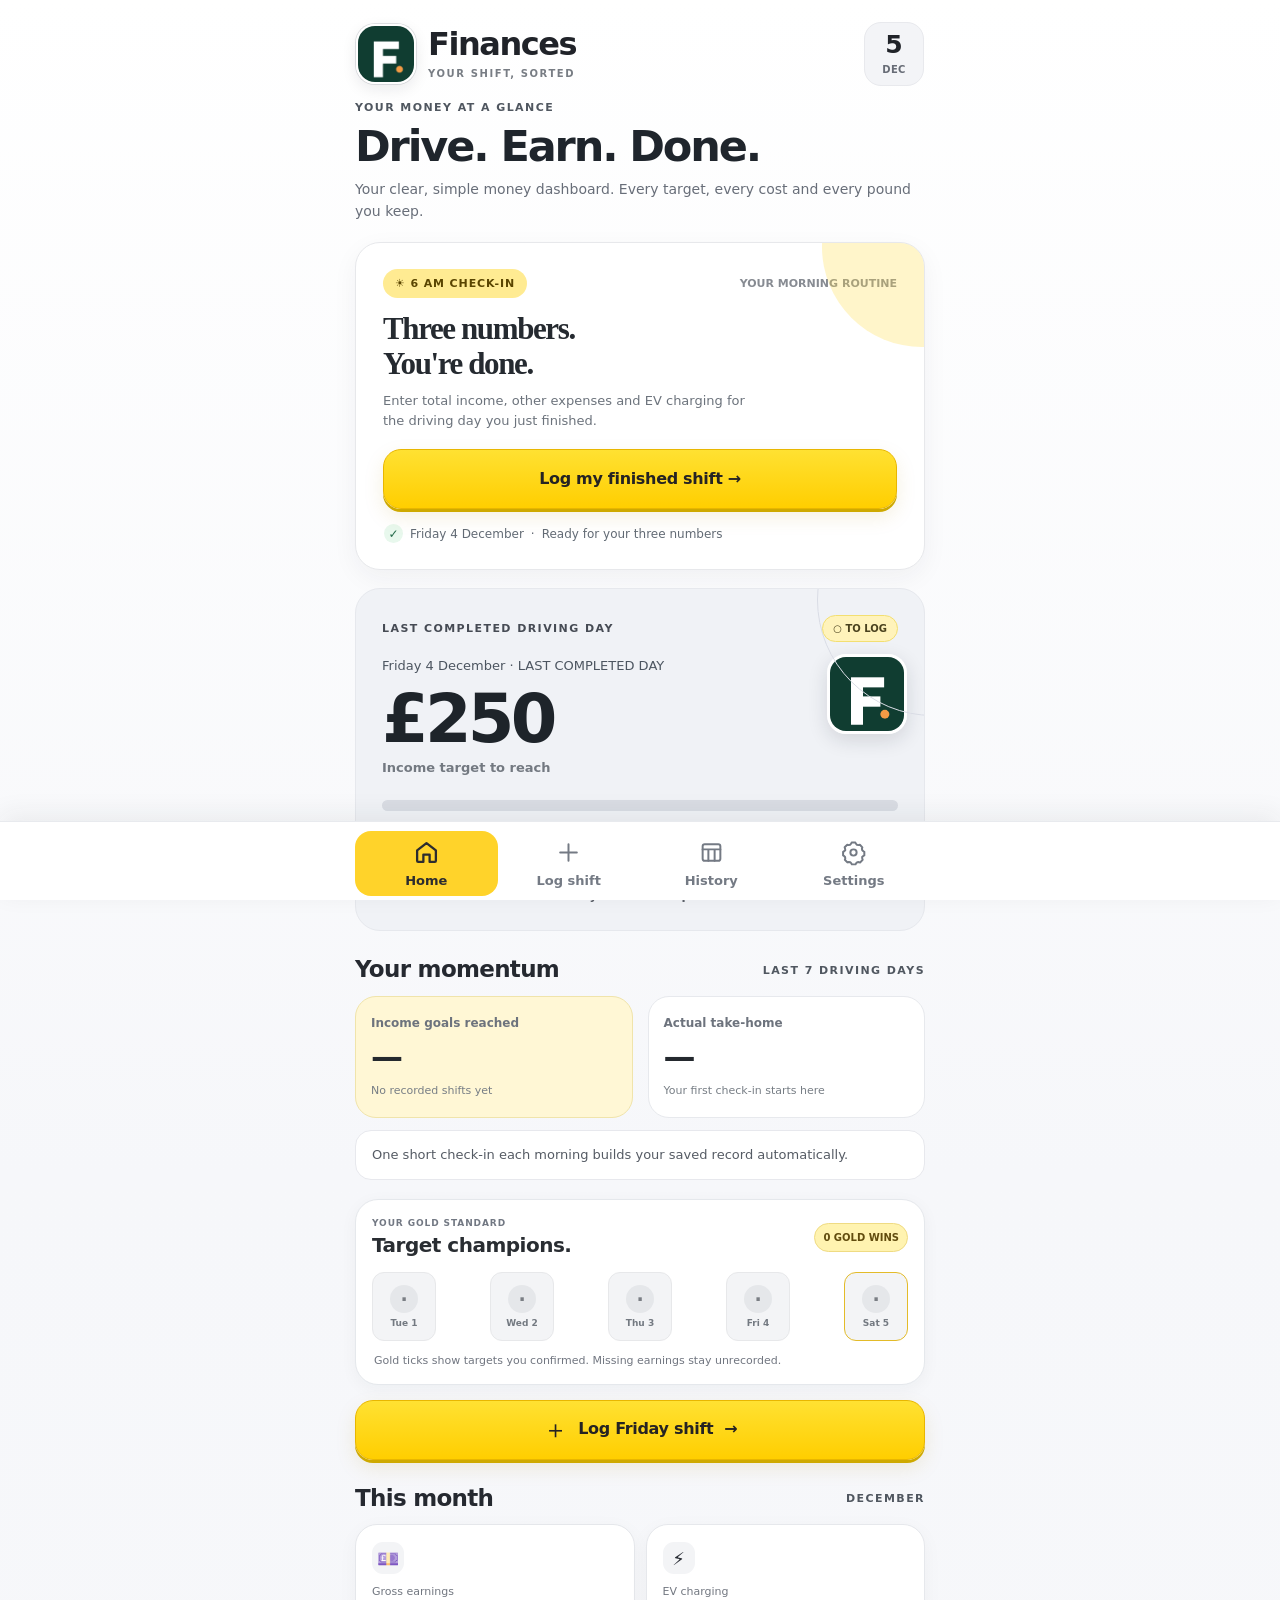
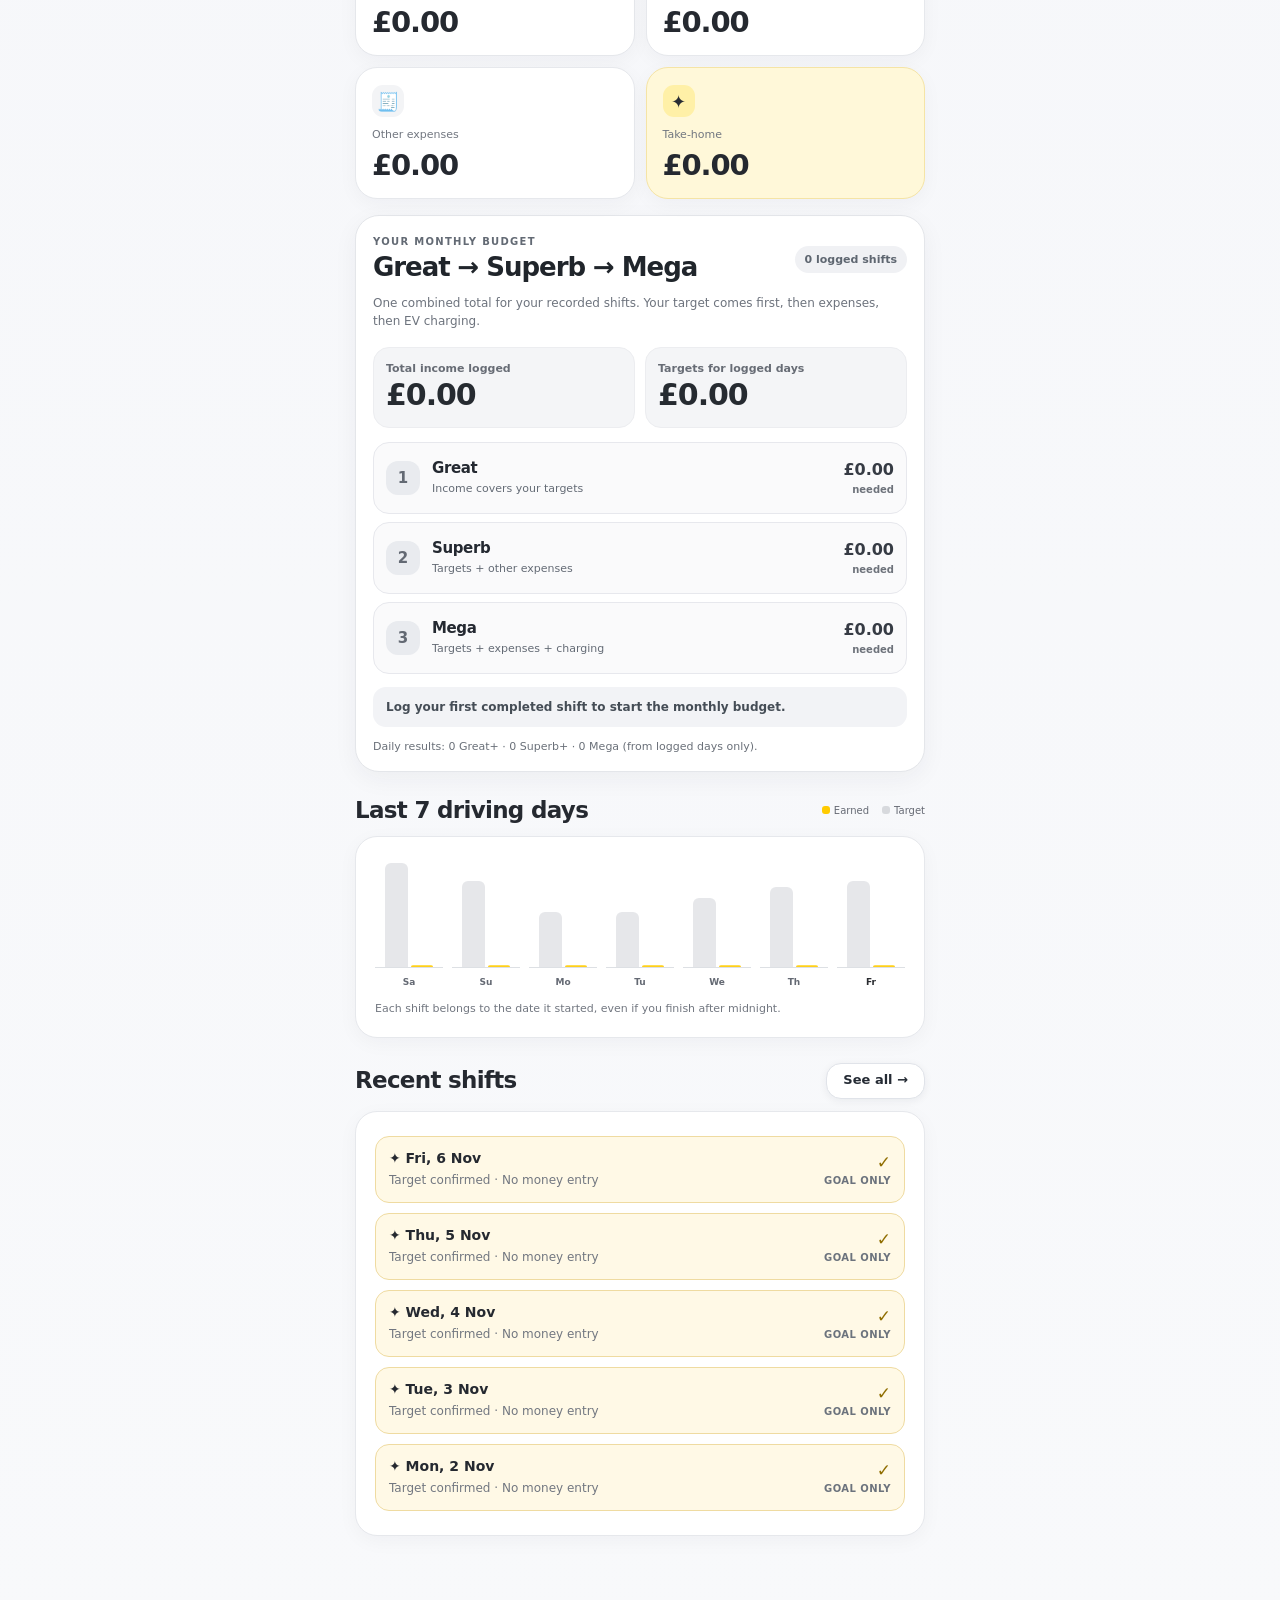
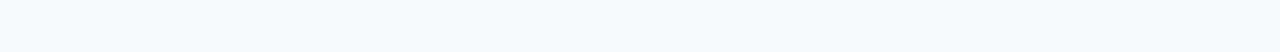
==== commit 4d44fb49: "Make driving-day dashboard label match morning logging routine" ====
--- a/gold.html
+++ b/gold.html
@@ -116,7 +116,7 @@
     <strong>✓ Fresh start active</strong><small>Earlier figures cleared. First new driving day: Saturday 7 November. Record it on Sunday.</small>
   </section>
   <div class="hero"><img class="hero-portrait" src="./icons/icon-512.png?v=18" alt="" aria-hidden="true">
-    <div class="hero-top"><span class="hero-label">TODAY’S DRIVING DAY</span><span class="pill" id="heroBadge">READY TO GO</span></div>
+    <div class="hero-top"><span class="hero-label">LAST COMPLETED DRIVING DAY</span><span class="pill" id="heroBadge">READY TO GO</span></div>
     <p class="hero-date" id="heroDate">Today</p>
     <div class="hero-value" id="heroIncome">£0<small>Gross earnings</small></div>
     <div class="progress-track"><i id="heroProgress"></i></div>
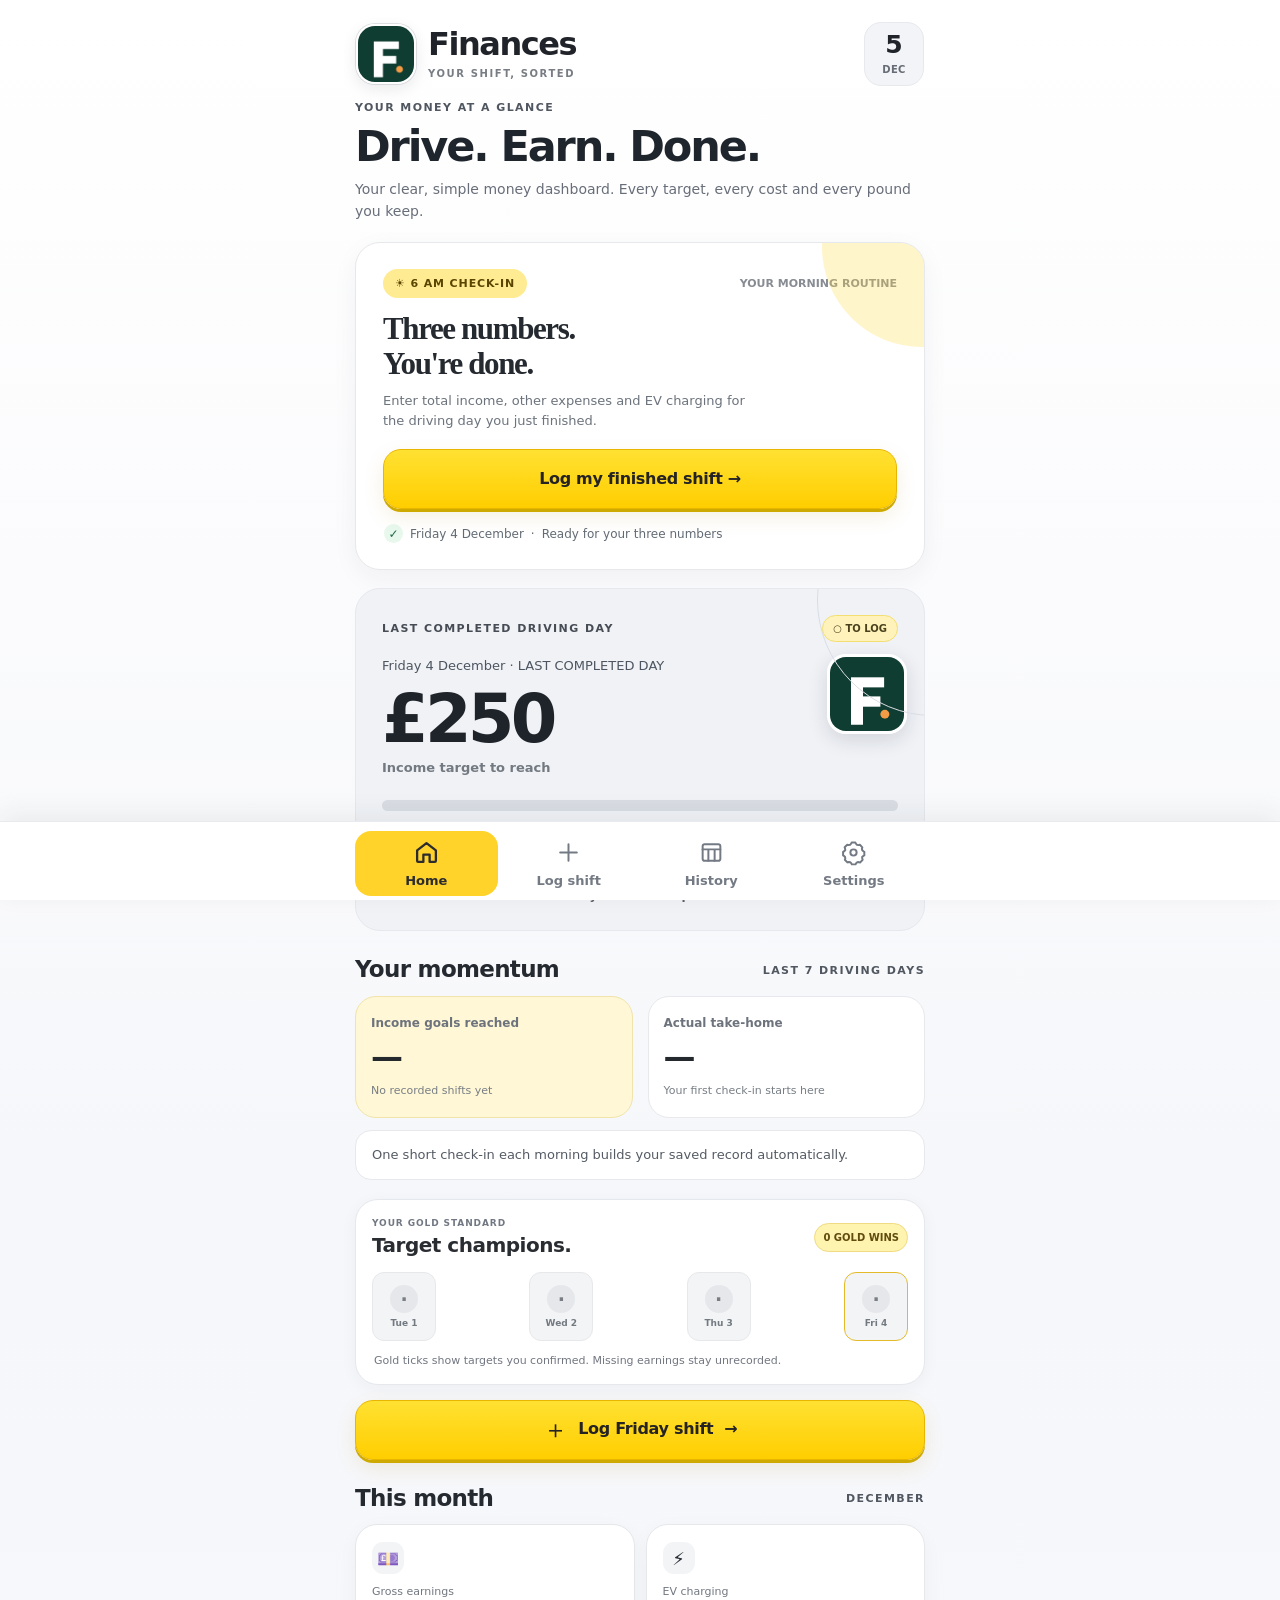
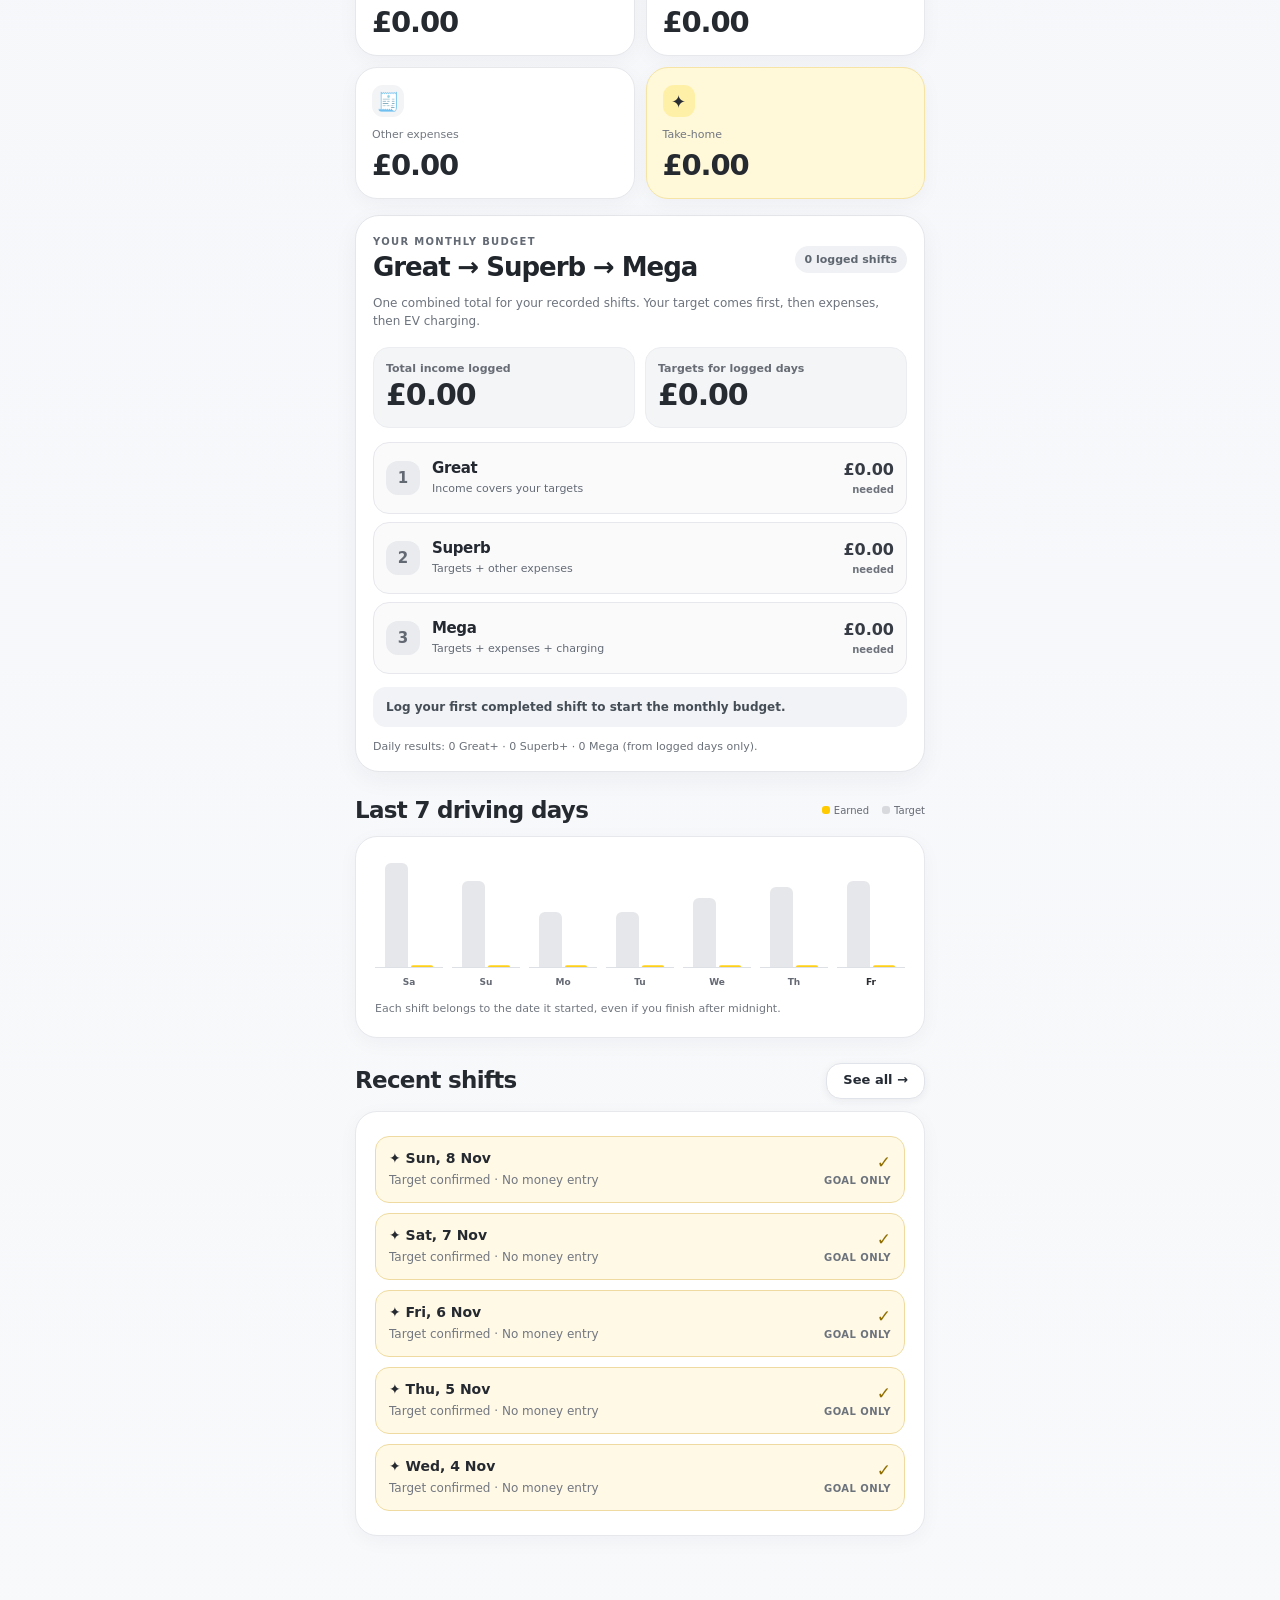
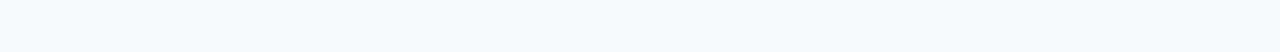
==== commit e48ea662: "One-time Nov 9 clean baseline with gold through Sunday Nov 8 and archived prior ledger" ====
--- a/gold.html
+++ b/gold.html
@@ -108,12 +108,12 @@
  <button class="primary morning-action" id="morningLog" type="button">Log my finished shift →</button><div class="morning-stamp"><span id="morningDate">Last driving day</span><span>·</span><span id="morningStatus">Ready</span></div></section>
   <section class="fresh-reset" id="freshResetPanel">
     <div class="fresh-reset-icon">✦</div>
-    <div class="fresh-reset-copy"><strong>Fresh start • Saturday 7 November</strong>
-    <small>Clear previous income and expenses. Keep six gold target ticks for 1–6 November. Start recording Saturday’s earnings on Sunday.</small></div>
+    <div class="fresh-reset-copy"><strong>Fresh start • Monday 9 November</strong>
+    <small>Gold for every day from 1–8 November. Start real income, expenses and charging records on Monday 9 November.</small></div>
     <button type="button" class="fresh-reset-button" id="freshStartBtn">Reset & start fresh</button>
   </section>
   <section class="fresh-done hidden" id="freshDonePanel">
-    <strong>✓ Fresh start active</strong><small>Earlier figures cleared. First new driving day: Saturday 7 November. Record it on Sunday.</small>
+    <strong>✓ Fresh start active</strong><small>Gold through Sunday 8 November. Monday 9 November is the first day for detailed income, expenses and EV charging.</small>
   </section>
   <div class="hero"><img class="hero-portrait" src="./icons/icon-512.png?v=18" alt="" aria-hidden="true">
     <div class="hero-top"><span class="hero-label">LAST COMPLETED DRIVING DAY</span><span class="pill" id="heroBadge">READY TO GO</span></div>
@@ -234,7 +234,8 @@
     <div class="settings-actions"><button class="secondary" id="backup">↓ JSON backup</button><button class="secondary" id="csv">↓ Month CSV</button><button class="secondary" id="restore">↑ Restore backup</button><button class="secondary" id="classic">Classic app ↗</button></div><input type="file" id="restoreFile" accept=".json,application/json" hidden>
     <p class="small-note" style="margin-top:15px" id="importState">Existing data is kept on this device.</p>
   </div>
-  <div class="notice"><strong>About your numbers:</strong> Gross income is what you earned before costs. Take-home is gross income minus charging and other expenses. A gross target win is different from a net target win.</div>
+  <div class="form-panel" id="preResetArchivePanel"><h2>Previous records backup</h2><p class="subtitle">Your old records were archived on this device before the fresh start. You can download them if needed.</p><button class="secondary" type="button" id="downloadPreResetArchive">↓ Download pre-reset records</button></div>
+   <div class="notice"><strong>About your numbers:</strong> Gross income is what you earned before costs. Take-home is gross income minus charging and other expenses. A gross target win is different from a net target win.</div>
 </section>
 </div>
 <nav class="nav" aria-label="Main navigation">
@@ -269,9 +270,11 @@
 function goal(k,record){return record&&record.override!=null?record.override:state.targets[weekday(k)]}
 function net(record){return round(record.gross-record.charge-record.other)}
 function costs(record){return round(record.charge+record.other)}
-const VERIFIED_WINS=['2026-11-01','2026-11-02','2026-11-03','2026-11-04','2026-11-05','2026-11-06'];
+const VERIFIED_WINS=Array.from({length:8},(_,i)=>'2026-11-'+String(i+1).padStart(2,'0'));
+const START_RESET_FLAG='finances-baseline-nov9-2026';
+const START_ARCHIVE='finances-before-nov9-2026';
 const starterWins=()=>Object.fromEntries(VERIFIED_WINS.map(k=>[k,true]));
-function newState(){return {version:3,targets:DEFAULT.slice(),shifts:{},legacyImported:false,confirmedDays:starterWins(),freshStartComplete:false}}
+function newState(){return {version:3,targets:DEFAULT.slice(),shifts:{},legacyImported:false,confirmedDays:starterWins(),freshStartComplete:true,startedOn:'2026-11-09'}}
 function migrate(){
  const value=localStorage.getItem(LEGACY);
  const s=newState();if(!value)return s;
@@ -291,9 +294,33 @@
 }
 function validSaved(s){return s&&s.version===3&&Array.isArray(s.targets)&&s.targets.length===7&&s.targets.every(x=>Number.isFinite(x)&&x>=0&&x<=1000000)&&s.shifts&&typeof s.shifts==='object'&&!Array.isArray(s.shifts);}
 function load(){
- try{const saved=localStorage.getItem(STORE);if(saved){const parsed=JSON.parse(saved);if(validSaved(parsed)){parsed.confirmedDays={...parsed.confirmedDays,...starterWins()};return parsed;}}}
- catch(err){console.warn('Cannot read saved shifts',err)}
- return migrate();
+ // One-time user-requested baseline: gold to Sun 8 Nov; all detailed tracking begins Mon 9 Nov.
+ // Save an on-device backup before replacing the old ledger. Do not reset on later opens.
+ let existing;
+ try {
+   const raw=localStorage.getItem(STORE);
+   if(raw){
+     const parsed=JSON.parse(raw);
+     if(validSaved(parsed))existing=parsed;
+   }
+ } catch(err){console.warn('Could not read prior Finances entries',err)}
+ if(!existing)existing=migrate();
+ if(localStorage.getItem(START_RESET_FLAG)==='complete'){
+   existing.confirmedDays={...(existing.confirmedDays||{}),...starterWins()};
+   return existing;
+ }
+ const fresh=newState();
+ try {
+   if(Object.keys(existing.shifts||{}).length || Object.keys(existing.confirmedDays||{}).length){
+     if(!localStorage.getItem(START_ARCHIVE))localStorage.setItem(START_ARCHIVE,JSON.stringify(existing));
+   }
+   localStorage.setItem(STORE,JSON.stringify(fresh));
+   localStorage.setItem(START_RESET_FLAG,'complete');
+   return fresh;
+ } catch(err){
+   console.warn('Fresh-start storage was unavailable; old records were preserved',err);
+   return existing;
+ }
 }
 let state=load(),tab='home',focus=shiftKey(),historyMonth=new Date(date(shiftKey()).getFullYear(),date(shiftKey()).getMonth(),1),toastTimer=0;
 function save(){try{localStorage.setItem(STORE,JSON.stringify(state));return true}catch(err){notify('Could not save. Check your phone storage.');return false}}
@@ -418,22 +445,22 @@
  switchTo('home');
 }
 function performFreshStart(){
- if(state.freshStartComplete){notify('Your fresh start is already active.');return;}
- const message='Start fresh from Saturday 7 November 2026?\n\nThis clears ALL recorded income, EV charging, expenses and notes on this device, including entries for 7 November.\n\nYour weekly targets stay the same, and gold ticks remain for 1–6 November. A backup download will be requested before clearing.\n\nThis cannot be undone without restoring a backup.';
+ if(state.freshStartComplete){notify('Fresh tracking is already active from Monday 9 November.');return}
+ const message='Reset all old income, expenses and EV charging entries, and begin detailed tracking on Monday 9 November 2026?\n\n1–8 November will all show gold, without inventing earnings or costs.\n\nThe app will keep an archived copy of your old entries on this phone.';
  if(!confirm(message))return;
  const original=state;
- try{download('Finances-before-reset-'+key(new Date())+'.json',JSON.stringify(original,null,2),'application/json')}
- catch(err){notify('Could not prepare your backup. No records were erased.');return}
- const resetState={version:3,targets:original.targets.slice(),shifts:{},legacyImported:false,confirmedDays:starterWins(),freshStartComplete:true,startedOn:'2026-11-07'};
- state=resetState;
+ try{
+   if(!localStorage.getItem(START_ARCHIVE))localStorage.setItem(START_ARCHIVE,JSON.stringify(original));
+ }catch(err){notify('Could not save an archive. Your data was not changed.');return}
+ state=newState();
  if(!save()){state=original;return}
- try{localStorage.removeItem(LEGACY)}catch(err){console.warn('Legacy data could not be removed',err)}
+ try{localStorage.setItem(START_RESET_FLAG,'complete')}catch(err){console.warn(err)}
  historyMonth=new Date(2026,10,1);
  prepare(shiftKey(),true);
- notify('✓ Fresh start active. Old amounts cleared; 1–6 Nov gold ticks preserved.');
+ notify('✓ Gold through Sunday 8 Nov. Monday 9 Nov starts fresh.');
  switchTo('home');
 }
-function renderGoldDays(){const now=todayKey(),d=date(now),first=new Date(d);first.setDate(first.getDate()-Math.min(6,d.getDate()-1));const keys=[];for(let day=new Date(first);day<=d;day.setDate(day.getDate()+1))keys.push(key(day));const count=keys.filter(targetHit).length;el('goldCount').textContent=count+' GOLD WIN'+(count===1?'':'S');el('goldDays').innerHTML=keys.map(k=>{const hit=targetHit(k),label=date(k).toLocaleDateString('en-GB',{weekday:'short',day:'numeric'});return '<button class="gold-day'+(hit?' achieved':'')+(k===now?' current':'')+'" data-edit="'+k+'" aria-label="'+safe(label)+(hit?', target achieved':', not yet achieved')+'"><b>'+(hit?'✓':'·')+'</b><small>'+safe(label)+'</small></button>'}).join('')}
+function renderGoldDays(){const now=shiftKey(),d=date(now),first=new Date(d);first.setDate(first.getDate()-Math.min(6,d.getDate()-1));const keys=[];for(let day=new Date(first);day<=d;day.setDate(day.getDate()+1))keys.push(key(day));const count=keys.filter(targetHit).length;el('goldCount').textContent=count+' GOLD WIN'+(count===1?'':'S');el('goldDays').innerHTML=keys.map(k=>{const hit=targetHit(k),label=date(k).toLocaleDateString('en-GB',{weekday:'short',day:'numeric'});return '<button class="gold-day'+(hit?' achieved':'')+(k===now?' current':'')+'" data-edit="'+k+'" aria-label="'+safe(label)+(hit?', target achieved':', not yet achieved')+'"><b>'+(hit?'✓':'·')+'</b><small>'+safe(label)+'</small></button>'}).join('')}
 
 function renderHome(){
  const k=shiftKey(),a=stats(k),m=date(k);const totals=monthNumbers(m);
@@ -447,6 +474,7 @@
    'Log '+date(previous).toLocaleDateString('en-GB',{weekday:'long'})+' shift';
  el('freshResetPanel').classList.toggle('hidden',Boolean(state.freshStartComplete));
  el('freshDonePanel').classList.toggle('hidden',!state.freshStartComplete);
+  el('preResetArchivePanel').classList.toggle('hidden',!localStorage.getItem(START_ARCHIVE));
  renderDateCorrection();
  el('heroDate').textContent=date(k).toLocaleDateString('en-GB',{weekday:'long',day:'numeric',month:'long'})+' · LAST COMPLETED DAY';
  renderGoldDays();
@@ -517,7 +545,7 @@
 }
 function renderSettings(){
  el('targets').innerHTML=DAYS.map((d,i)=>'<div class="target-row"><label for="goal'+i+'">'+d+'</label><div class="target-inner"><b>£</b><input id="goal'+i+'" type="number" min="0" max="1000000" step=".01" inputmode="decimal" value="'+state.targets[i]+'"></div></div>').join('');
- el('importState').textContent=state.freshStartComplete?'Fresh start active from 7 November 2026. Earlier income and expense entries were cleared on this device. The earlier gold ticks remain.':state.legacyImported?'Your previous Finances records were copied into this version. The original records remain untouched.':'Records are saved only in this browser or installed app. Back up regularly.';
+ el('importState').textContent=state.freshStartComplete?'Fresh tracking starts Monday 9 November 2026. All dates 1–8 November are marked gold, with no fabricated income or costs.':state.legacyImported?'Your previous Finances records were copied into this version. The original records remain untouched.':'Records are saved only in this browser or installed app. Back up regularly.';
 }
 function render(){const drivingDay=date(todayKey());el('headerDay').textContent=drivingDay.getDate();el('headerMonth').textContent=drivingDay.toLocaleDateString('en-GB',{month:'short'}).toUpperCase();if(tab==='home')renderHome();if(tab==='history')renderHistory();if(tab==='settings')renderSettings();if(tab==='log')updatePreview();}
 function download(filename,body,type){const blob=new Blob([body],{type});const url=URL.createObjectURL(blob),a=document.createElement('a');a.href=url;a.download=filename;document.body.appendChild(a);a.click();a.remove();setTimeout(()=>URL.revokeObjectURL(url),3000)}
@@ -543,6 +571,7 @@
 document.querySelectorAll('.nav button').forEach(b=>b.addEventListener('click',()=>{if(b.dataset.tab==='log'){prepare(shiftKey());}switchTo(b.dataset.tab)}));
 el('homeLog').addEventListener('click',()=>{prepare(shiftKey());switchTo('log')});
 el('freshStartBtn').addEventListener('click',performFreshStart);
+el('downloadPreResetArchive').addEventListener('click',()=>{const raw=localStorage.getItem(START_ARCHIVE);if(!raw){notify('No earlier backup is saved on this device.');return}download('Finances-before-Mon-9-Nov-2026.json',raw,'application/json');notify('Pre-reset records downloaded')});
 el('morningLog').addEventListener('click',()=>{prepare(shiftKey());switchTo('log')});
 el('settings').appendChild(el('freshResetPanel'));
 el('settings').appendChild(el('freshDonePanel'));
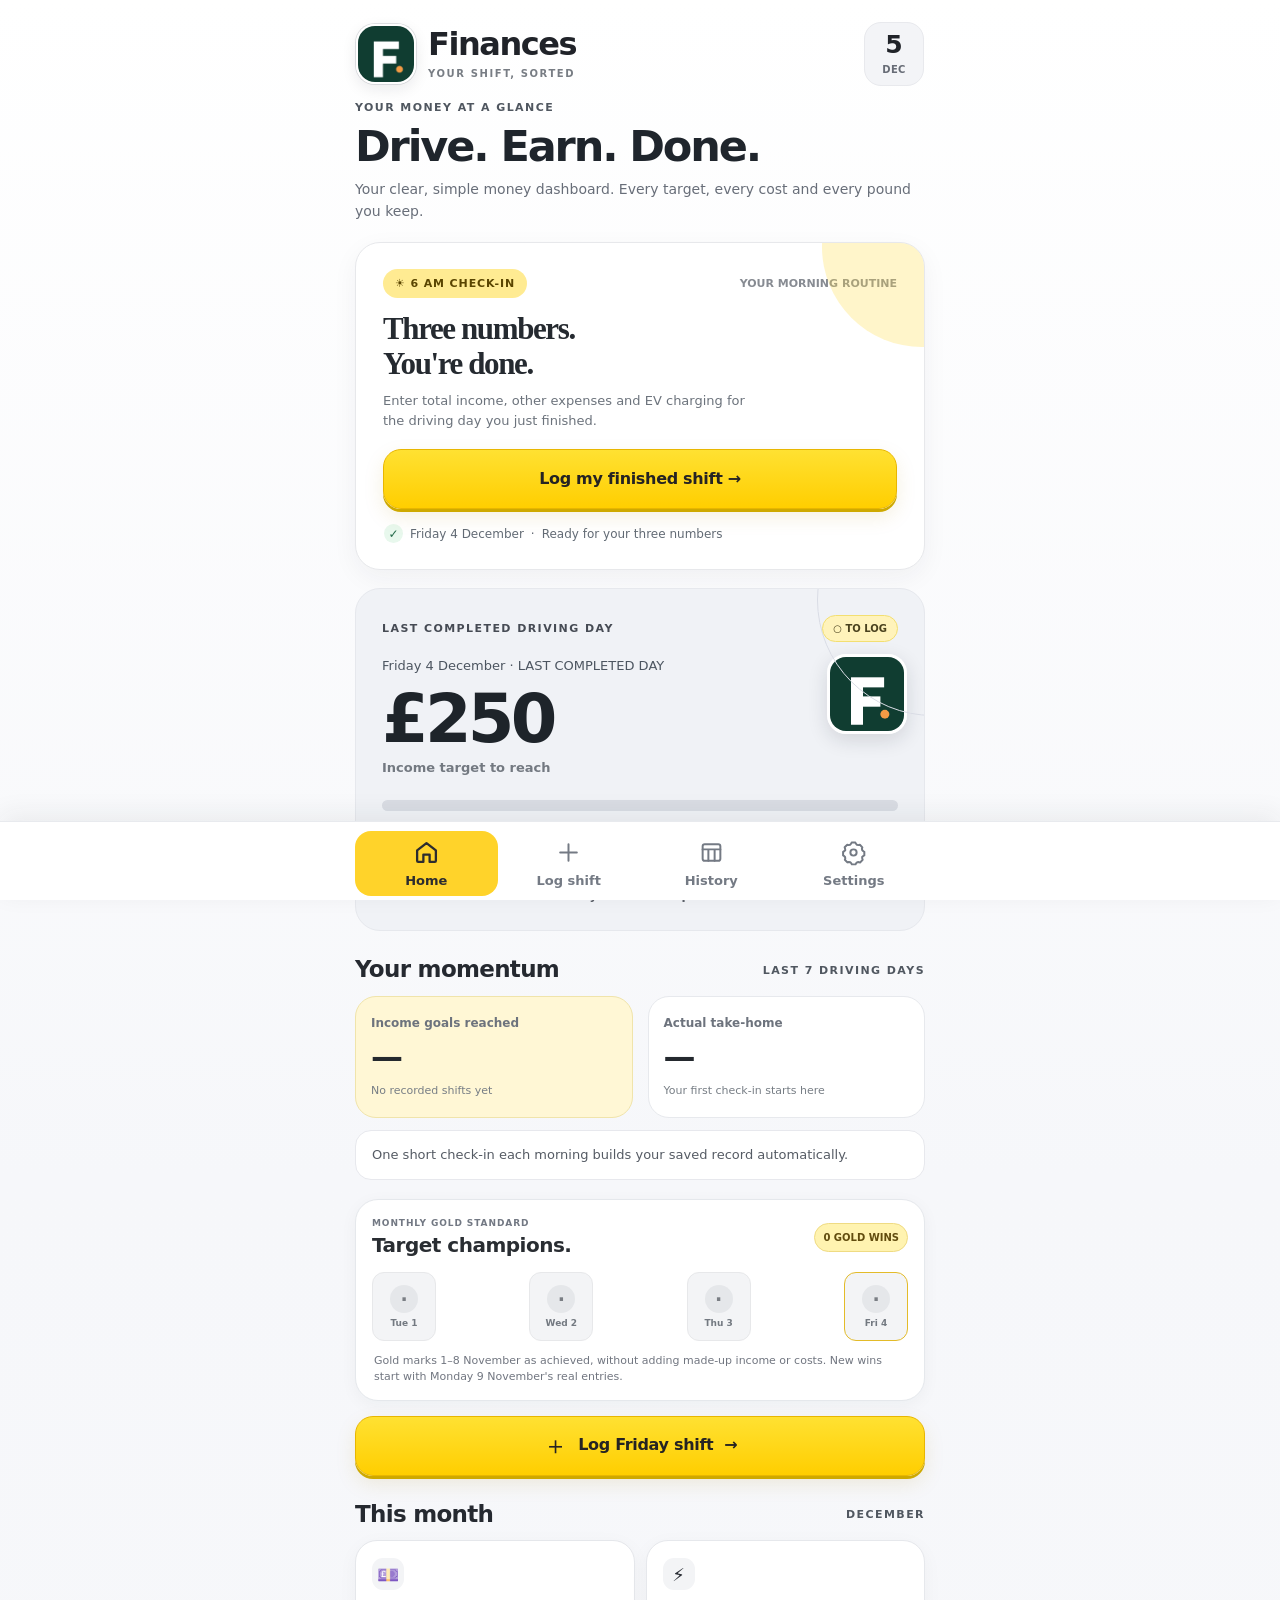
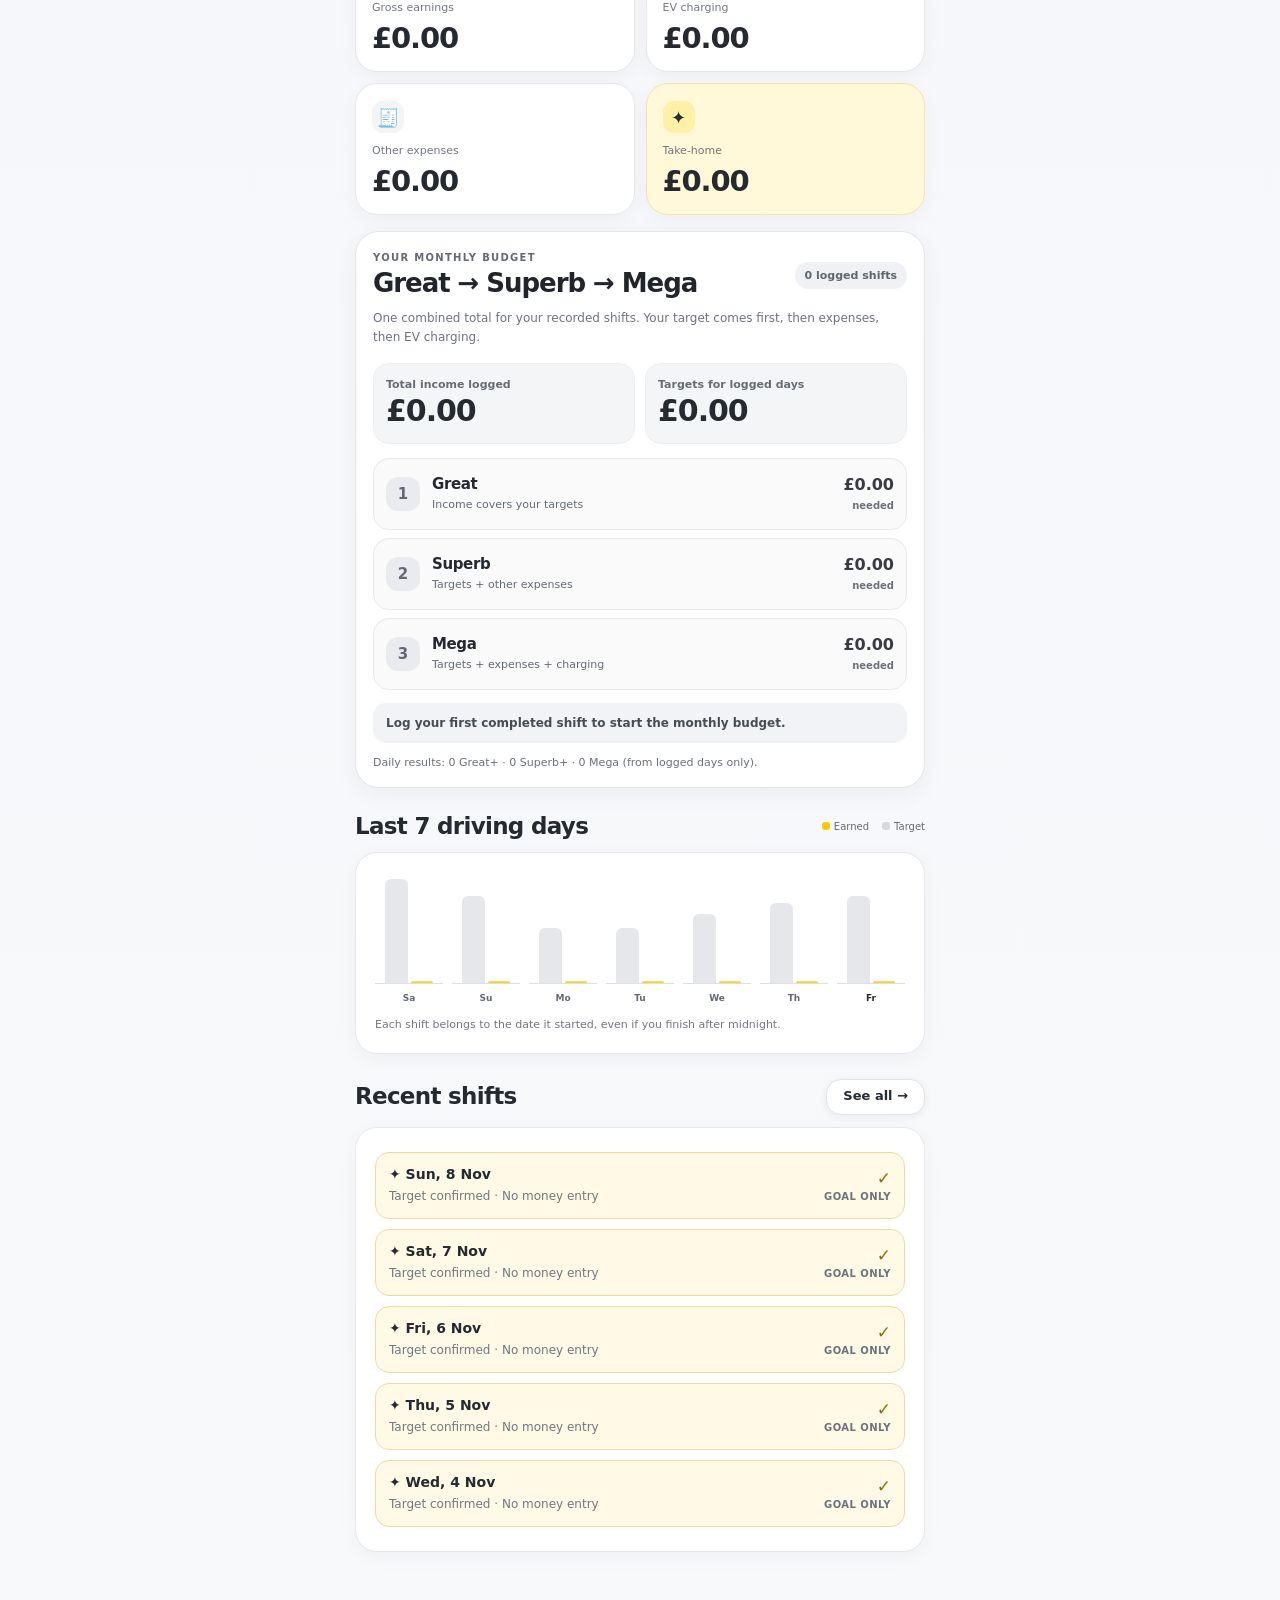
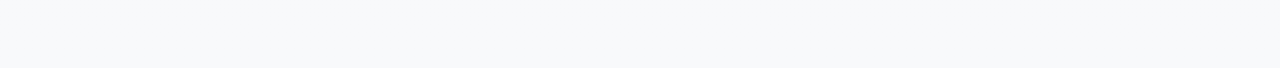
==== commit 94f97798: "Show eight pre-cutover gold wins clearly on November dashboard" ====
--- a/gold.html
+++ b/gold.html
@@ -133,7 +133,7 @@
   <div id="dateCorrection" class="notice hidden" style="margin-top:14px">
 <strong id="dateCorrectionTitle"></strong><p id="dateCorrectionText" style="margin:8px 0 12px"></p>
 <button type="button" class="secondary" id="correctToday">↶ Move saved shift to previous day</button></div>
-<section class="gold-win-card" aria-label="Gold target streak"><div class="gold-win-head"><div><small>YOUR GOLD STANDARD</small><h2>Target champions.</h2></div><strong id="goldCount">4 GOLD WINS</strong></div><div id="goldDays" class="gold-days"></div><p>Gold ticks show targets you confirmed. Missing earnings stay unrecorded.</p></section><button class="primary cta" id="homeLog"><span class="cta-icon">＋</span><span id="homeLogLabel">Log a finished shift</span><span>→</span></button>
+<section class="gold-win-card" aria-label="Gold target streak"><div class="gold-win-head"><div><small>MONTHLY GOLD STANDARD</small><h2>Target champions.</h2></div><strong id="goldCount">4 GOLD WINS</strong></div><div id="goldDays" class="gold-days"></div><p>Gold marks 1–8 November as achieved, without adding made-up income or costs. New wins start with Monday 9 November's real entries.</p></section><button class="primary cta" id="homeLog"><span class="cta-icon">＋</span><span id="homeLogLabel">Log a finished shift</span><span>→</span></button>
   <div class="section-title"><h2>This month</h2><span class="kicker" id="homeMonth">NOVEMBER</span></div>
   <div class="tile-grid">
     <div class="tile green"><span class="symbol">💷</span><small>Gross earnings</small><strong id="monthGross">£0</strong></div>
@@ -460,7 +460,7 @@
  notify('✓ Gold through Sunday 8 Nov. Monday 9 Nov starts fresh.');
  switchTo('home');
 }
-function renderGoldDays(){const now=shiftKey(),d=date(now),first=new Date(d);first.setDate(first.getDate()-Math.min(6,d.getDate()-1));const keys=[];for(let day=new Date(first);day<=d;day.setDate(day.getDate()+1))keys.push(key(day));const count=keys.filter(targetHit).length;el('goldCount').textContent=count+' GOLD WIN'+(count===1?'':'S');el('goldDays').innerHTML=keys.map(k=>{const hit=targetHit(k),label=date(k).toLocaleDateString('en-GB',{weekday:'short',day:'numeric'});return '<button class="gold-day'+(hit?' achieved':'')+(k===now?' current':'')+'" data-edit="'+k+'" aria-label="'+safe(label)+(hit?', target achieved':', not yet achieved')+'"><b>'+(hit?'✓':'·')+'</b><small>'+safe(label)+'</small></button>'}).join('')}
+function renderGoldDays(){const now=shiftKey(),d=date(now),first=new Date(d);first.setDate(first.getDate()-Math.min(6,d.getDate()-1));const keys=[];for(let day=new Date(first);day<=d;day.setDate(day.getDate()+1))keys.push(key(day));const monthKeys=[];for(let day=new Date(d.getFullYear(),d.getMonth(),1);day<=d;day.setDate(day.getDate()+1))monthKeys.push(key(day));const count=monthKeys.filter(targetHit).length;el('goldCount').textContent=count+' GOLD WIN'+(count===1?'':'S');el('goldDays').innerHTML=keys.map(k=>{const hit=targetHit(k),label=date(k).toLocaleDateString('en-GB',{weekday:'short',day:'numeric'});return '<button class="gold-day'+(hit?' achieved':'')+(k===now?' current':'')+'" data-edit="'+k+'" aria-label="'+safe(label)+(hit?', target achieved':', not yet achieved')+'"><b>'+(hit?'✓':'·')+'</b><small>'+safe(label)+'</small></button>'}).join('')}
 
 function renderHome(){
  const k=shiftKey(),a=stats(k),m=date(k);const totals=monthNumbers(m);
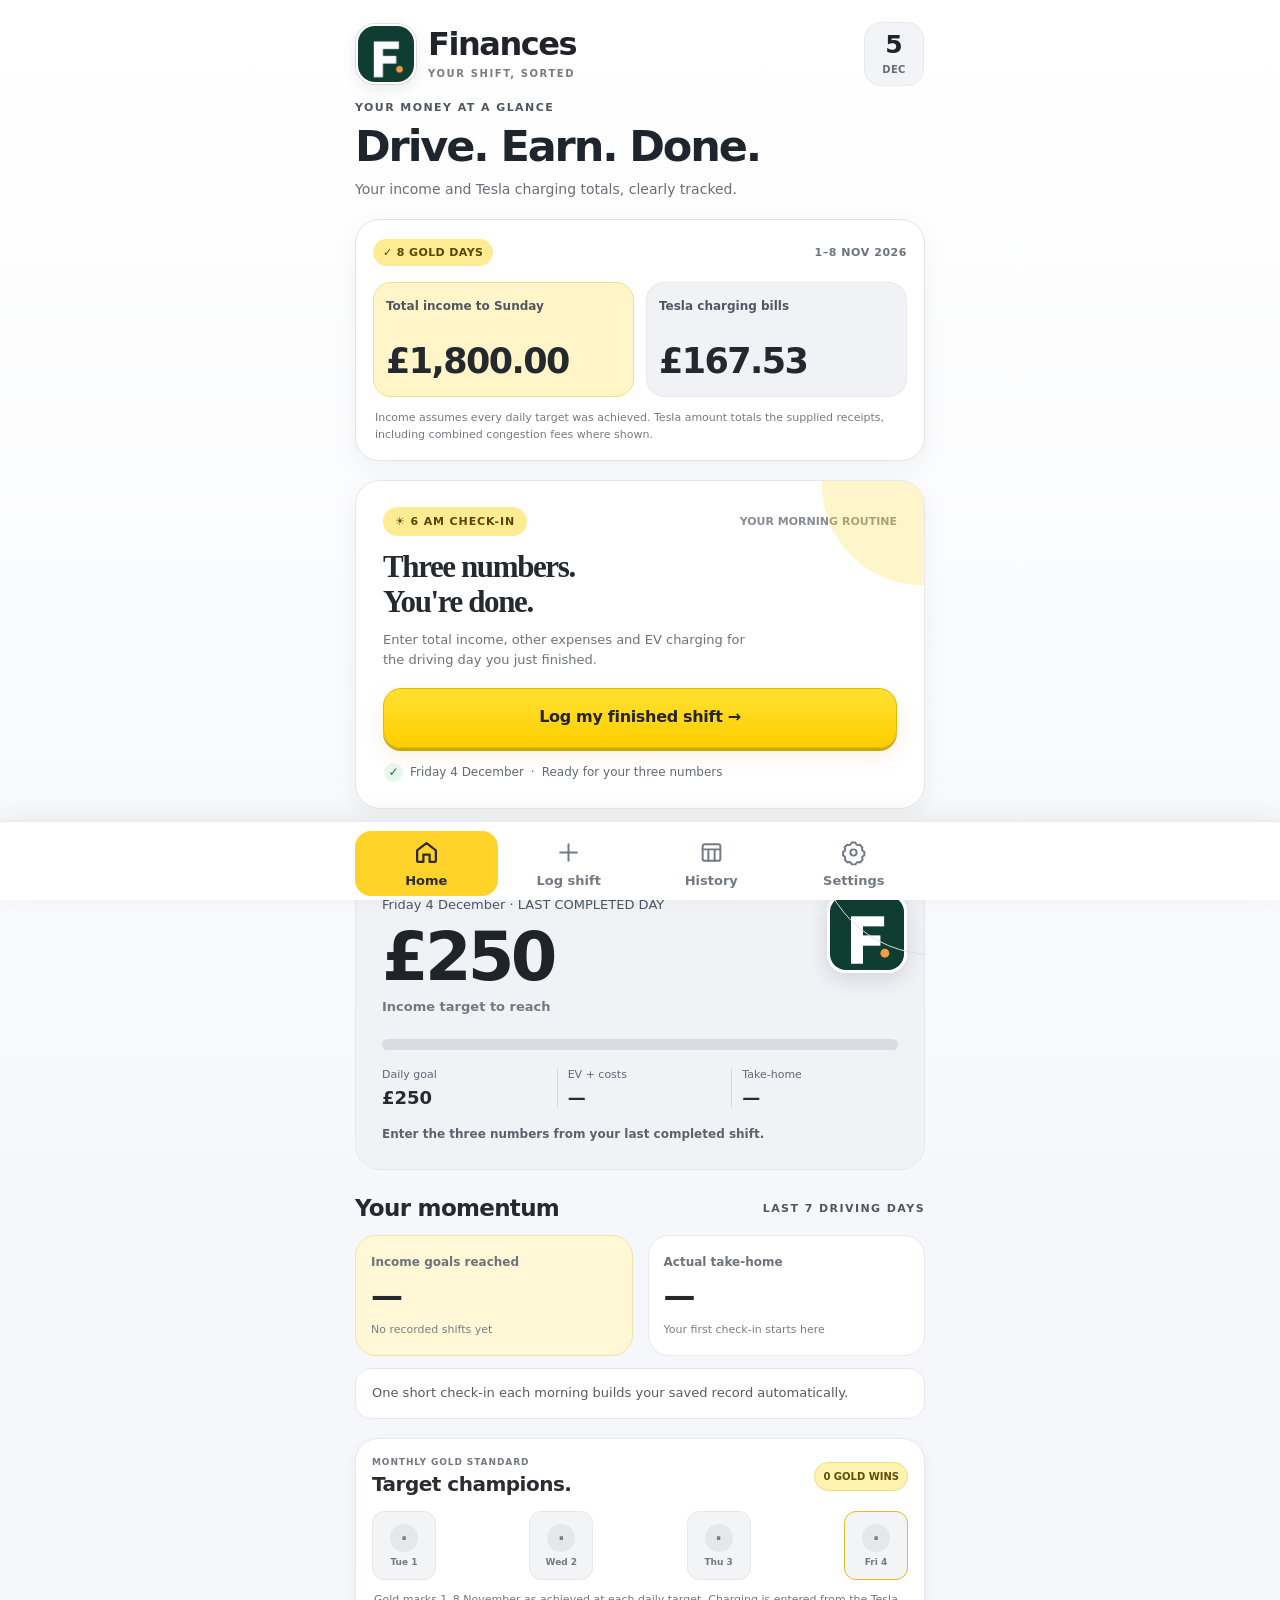
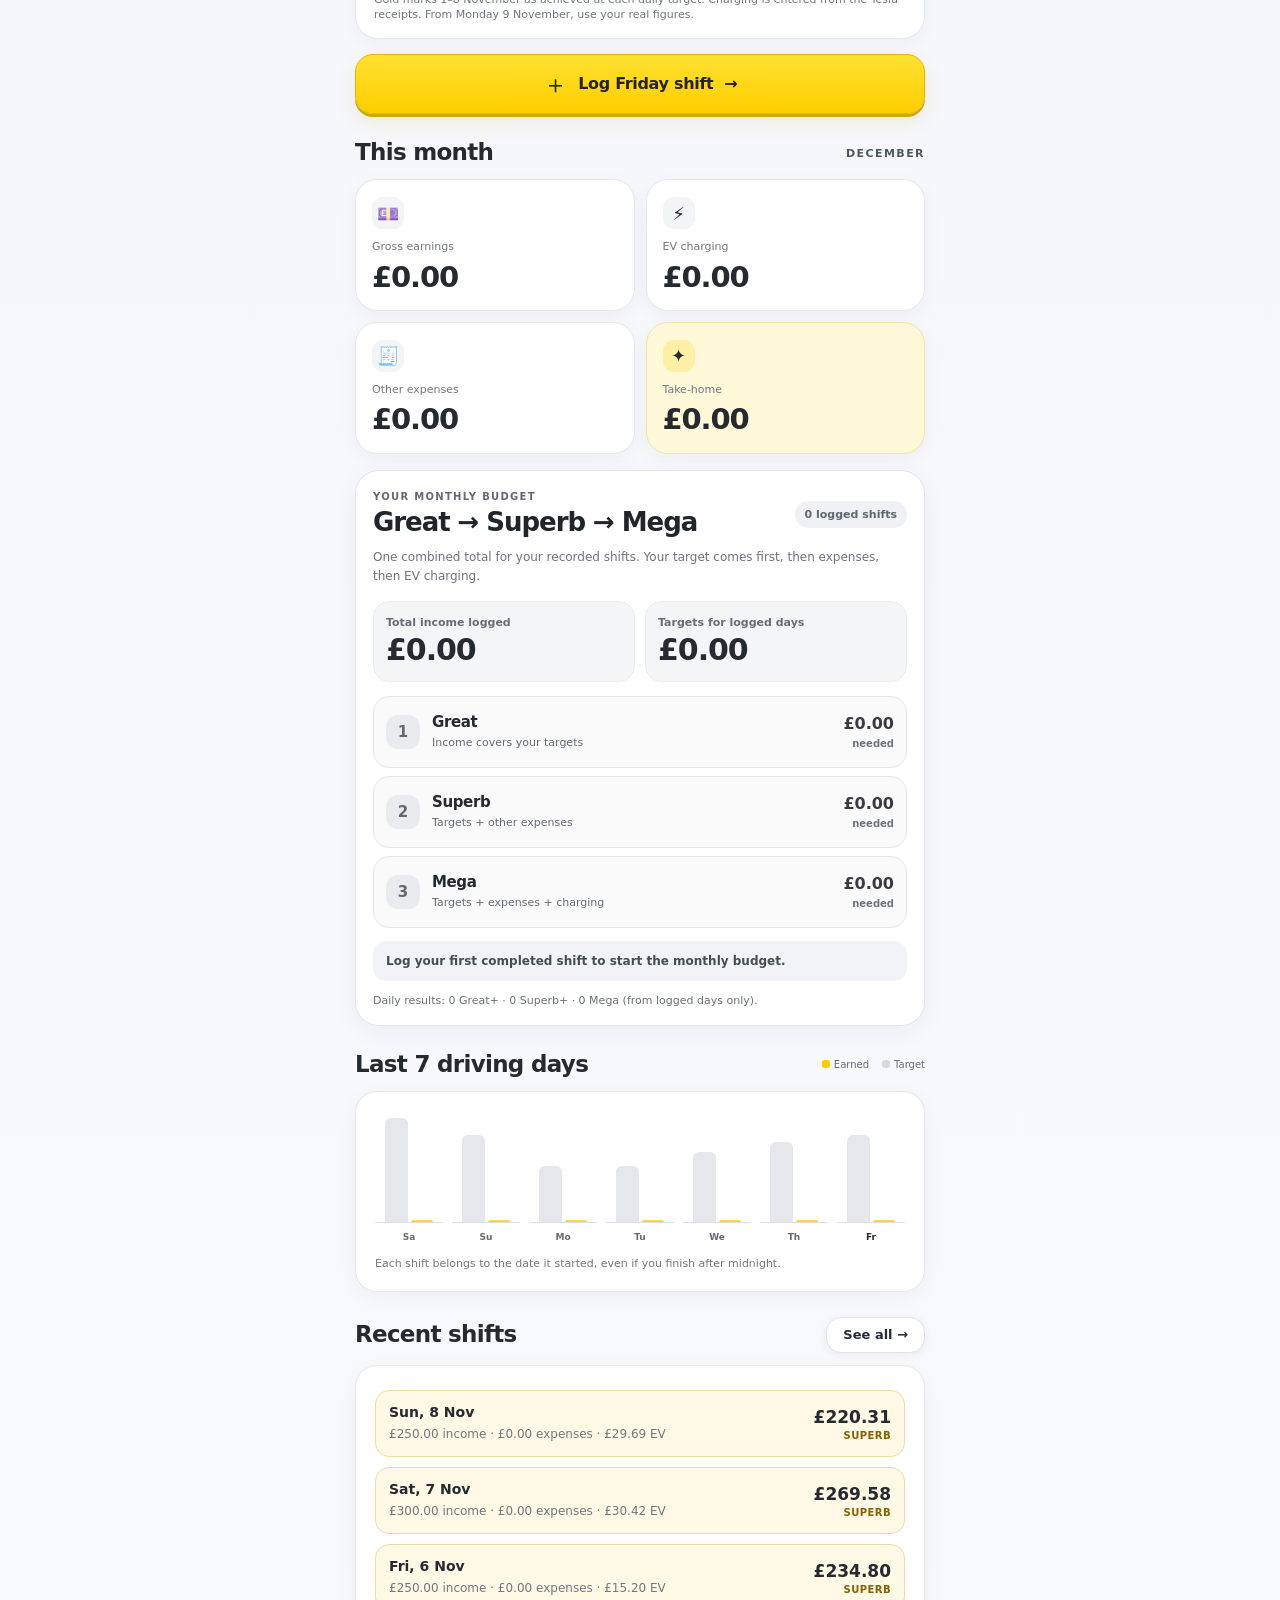
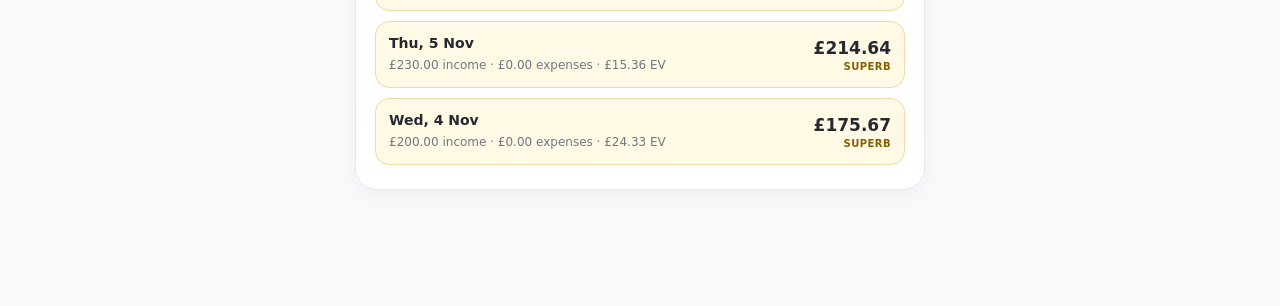
==== commit cf999104: "Seed Nov 1–8 assumed target income £1800 and Tesla charges £167.53; surface two totals" ====
--- a/gold.html
+++ b/gold.html
@@ -95,14 +95,22 @@
 </style>
 <link rel="stylesheet" href="./atelier.css?v=12">
 <link rel="stylesheet" href="./crystal.css?v=18">
-<link rel="stylesheet" href="./sunrise.css?v=19">
+<link rel="stylesheet" href="./sunrise.css?v=21">
 <link rel="stylesheet" href="./budget-ladder.css?v=20">
 </head>
 <body>
 <div class="shell">
 <header><div class="identity"><img class="mark" src="./icons/icon-512.png?v=18" alt="Personalised Liberty portrait"><div class="wordmark">Finances<small>Your shift, sorted</small></div></div><div class="header-date"><b id="headerDay">—</b><small id="headerMonth">NOV</small></div></header>
 <section class="page active" id="home">
-  <div class="kicker">YOUR MONEY AT A GLANCE</div><h1>Drive. Earn. Done.</h1><p class="subtitle">Your clear, simple money dashboard. Every target, every cost and every pound you keep.</p>
+  <div class="kicker">YOUR MONEY AT A GLANCE</div><h1>Drive. Earn. Done.</h1><p class="subtitle">Your income and Tesla charging totals, clearly tracked.</p>
+<section class="opening-snapshot" aria-label="Opening balance through Sunday 8 November">
+  <div class="opening-overline"><span class="sun-pill">✓ 8 GOLD DAYS</span><small>1–8 NOV 2026</small></div>
+  <div class="opening-figures">
+    <div class="opening-figure"><small>Total income to Sunday</small><strong id="openingIncome">£1,800.00</strong></div>
+    <div class="opening-figure"><small>Tesla charging bills</small><strong id="openingCharge">£167.53</strong></div>
+  </div>
+  <p class="opening-caption">Income assumes every daily target was achieved. Tesla amount totals the supplied receipts, including combined congestion fees where shown.</p>
+</section>
  <section class="morning-card"><div class="morning-top"><span class="sun-pill">☀ 6 AM CHECK-IN</span><span class="morning-time">YOUR MORNING ROUTINE</span></div>
  <h2>Three numbers.<br>You're done.</h2><p>Enter total income, other expenses and EV charging for the driving day you just finished.</p>
  <button class="primary morning-action" id="morningLog" type="button">Log my finished shift →</button><div class="morning-stamp"><span id="morningDate">Last driving day</span><span>·</span><span id="morningStatus">Ready</span></div></section>
@@ -113,7 +121,7 @@
     <button type="button" class="fresh-reset-button" id="freshStartBtn">Reset & start fresh</button>
   </section>
   <section class="fresh-done hidden" id="freshDonePanel">
-    <strong>✓ Fresh start active</strong><small>Gold through Sunday 8 November. Monday 9 November is the first day for detailed income, expenses and EV charging.</small>
+    <strong>✓ Opening balance loaded</strong><small>1–8 November: targets counted as income, Tesla charging bills recorded, other expenses £0. Real tracking begins Monday 9 November.</small>
   </section>
   <div class="hero"><img class="hero-portrait" src="./icons/icon-512.png?v=18" alt="" aria-hidden="true">
     <div class="hero-top"><span class="hero-label">LAST COMPLETED DRIVING DAY</span><span class="pill" id="heroBadge">READY TO GO</span></div>
@@ -133,7 +141,7 @@
   <div id="dateCorrection" class="notice hidden" style="margin-top:14px">
 <strong id="dateCorrectionTitle"></strong><p id="dateCorrectionText" style="margin:8px 0 12px"></p>
 <button type="button" class="secondary" id="correctToday">↶ Move saved shift to previous day</button></div>
-<section class="gold-win-card" aria-label="Gold target streak"><div class="gold-win-head"><div><small>MONTHLY GOLD STANDARD</small><h2>Target champions.</h2></div><strong id="goldCount">4 GOLD WINS</strong></div><div id="goldDays" class="gold-days"></div><p>Gold marks 1–8 November as achieved, without adding made-up income or costs. New wins start with Monday 9 November's real entries.</p></section><button class="primary cta" id="homeLog"><span class="cta-icon">＋</span><span id="homeLogLabel">Log a finished shift</span><span>→</span></button>
+<section class="gold-win-card" aria-label="Gold target streak"><div class="gold-win-head"><div><small>MONTHLY GOLD STANDARD</small><h2>Target champions.</h2></div><strong id="goldCount">4 GOLD WINS</strong></div><div id="goldDays" class="gold-days"></div><p>Gold marks 1–8 November as achieved at each daily target. Charging is entered from the Tesla receipts. From Monday 9 November, use your real figures.</p></section><button class="primary cta" id="homeLog"><span class="cta-icon">＋</span><span id="homeLogLabel">Log a finished shift</span><span>→</span></button>
   <div class="section-title"><h2>This month</h2><span class="kicker" id="homeMonth">NOVEMBER</span></div>
   <div class="tile-grid">
     <div class="tile green"><span class="symbol">💷</span><small>Gross earnings</small><strong id="monthGross">£0</strong></div>
@@ -323,6 +331,47 @@
  }
 }
 let state=load(),tab='home',focus=shiftKey(),historyMonth=new Date(date(shiftKey()).getFullYear(),date(shiftKey()).getMonth(),1),toastTimer=0;
+
+/* One-time historical opening balance, per user: all eight targets met, no other costs.
+   Tesla receipt totals include any combined Supercharging & Congestion Fee invoices. */
+const OPENING_FLAG='finances-opening-balance-2026-11-08-v2';
+const OPENING_ARCHIVE='finances-before-opening-balance-v2';
+const OPENING_CHARGES=[9.96,12.33,30.24,24.33,15.36,15.20,30.42,29.69];
+function seedOpeningBalance(){
+ try{
+   if(localStorage.getItem(OPENING_FLAG)==='complete')return;
+   const old=state;
+   if(!localStorage.getItem(OPENING_ARCHIVE))
+     localStorage.setItem(OPENING_ARCHIVE,JSON.stringify(old));
+   const next={...old,version:3,targets:DEFAULT.slice(),
+     shifts:{...(old.shifts||{})},confirmedDays:{...(old.confirmedDays||{}),...starterWins()},
+     freshStartComplete:true,startedOn:'2026-11-09'};
+   for(let i=0;i<8;i++){
+     const k='2026-11-'+String(i+1).padStart(2,'0');
+     const target=DEFAULT[weekday(k)];
+     next.shifts[k]={
+       gross:target,other:0,charge:OPENING_CHARGES[i],
+       start:'',finish:'',
+       notes:'Opening balance: achieved daily income target (assumed); Tesla receipts combined total.',
+       override:null,imported:false,baseline:true
+     };
+   }
+   localStorage.setItem(STORE,JSON.stringify(next));
+   localStorage.setItem(OPENING_FLAG,'complete');
+   state=next;
+ }catch(err){console.warn('Opening balance could not be saved; existing records are unchanged',err)}
+}
+seedOpeningBalance();
+function renderOpeningBalance(){
+ const dates=VERIFIED_WINS,values=dates.reduce((sum,k)=>{
+   const r=entry(k);
+   if(r){sum.income+=r.gross;sum.charge+=r.charge}
+   return sum;
+ },{income:0,charge:0});
+ el('openingIncome').textContent=amount(values.income);
+ el('openingCharge').textContent=amount(values.charge);
+}
+
 function save(){try{localStorage.setItem(STORE,JSON.stringify(state));return true}catch(err){notify('Could not save. Check your phone storage.');return false}}
 function notify(message){const t=el('toast');t.textContent=message;t.style.display='block';clearTimeout(toastTimer);toastTimer=setTimeout(()=>t.style.display='none',3500)}
 function switchTo(next){tab=next;document.querySelectorAll('.page').forEach(x=>x.classList.toggle('active',x.id===tab));document.querySelectorAll('.nav button').forEach(x=>x.classList.toggle('active',x.dataset.tab===tab));render();window.scrollTo({top:0,behavior:'instant'})}
@@ -446,18 +495,20 @@
 }
 function performFreshStart(){
  if(state.freshStartComplete){notify('Fresh tracking is already active from Monday 9 November.');return}
- const message='Reset all old income, expenses and EV charging entries, and begin detailed tracking on Monday 9 November 2026?\n\n1–8 November will all show gold, without inventing earnings or costs.\n\nThe app will keep an archived copy of your old entries on this phone.';
+ const message='Restore the opening baseline for 1–8 November? Each day is recorded at its target, £0 other expenses and Tesla charges from the screenshots. Entries from Monday 9 November onward will be preserved.';
  if(!confirm(message))return;
  const original=state;
  try{
    if(!localStorage.getItem(START_ARCHIVE))localStorage.setItem(START_ARCHIVE,JSON.stringify(original));
  }catch(err){notify('Could not save an archive. Your data was not changed.');return}
- state=newState();
+ const reset=newState();reset.shifts={...(original.shifts||{})};for(const k of VERIFIED_WINS)delete reset.shifts[k];state=reset;
+ try{localStorage.removeItem(OPENING_FLAG)}catch(err){console.warn(err)}
+ seedOpeningBalance();
  if(!save()){state=original;return}
  try{localStorage.setItem(START_RESET_FLAG,'complete')}catch(err){console.warn(err)}
  historyMonth=new Date(2026,10,1);
  prepare(shiftKey(),true);
- notify('✓ Gold through Sunday 8 Nov. Monday 9 Nov starts fresh.');
+ notify('✓ Income and Tesla charges restored through Sunday 8 November.');
  switchTo('home');
 }
 function renderGoldDays(){const now=shiftKey(),d=date(now),first=new Date(d);first.setDate(first.getDate()-Math.min(6,d.getDate()-1));const keys=[];for(let day=new Date(first);day<=d;day.setDate(day.getDate()+1))keys.push(key(day));const monthKeys=[];for(let day=new Date(d.getFullYear(),d.getMonth(),1);day<=d;day.setDate(day.getDate()+1))monthKeys.push(key(day));const count=monthKeys.filter(targetHit).length;el('goldCount').textContent=count+' GOLD WIN'+(count===1?'':'S');el('goldDays').innerHTML=keys.map(k=>{const hit=targetHit(k),label=date(k).toLocaleDateString('en-GB',{weekday:'short',day:'numeric'});return '<button class="gold-day'+(hit?' achieved':'')+(k===now?' current':'')+'" data-edit="'+k+'" aria-label="'+safe(label)+(hit?', target achieved':', not yet achieved')+'"><b>'+(hit?'✓':'·')+'</b><small>'+safe(label)+'</small></button>'}).join('')}
@@ -491,6 +542,7 @@
  el('recentList').innerHTML=recent.length?recent.map(rowMarkup).join(''):'<div class="empty">No shifts yet. Your first check-in starts here.</div>';
 smartHome(k);
   renderBudget('home',m);
+ renderOpeningBalance();
 }
 function prepare(k,reset){
  if(!validKey(k))k=shiftKey();focus=k;el('shiftDate').value=k;
@@ -545,7 +597,7 @@
 }
 function renderSettings(){
  el('targets').innerHTML=DAYS.map((d,i)=>'<div class="target-row"><label for="goal'+i+'">'+d+'</label><div class="target-inner"><b>£</b><input id="goal'+i+'" type="number" min="0" max="1000000" step=".01" inputmode="decimal" value="'+state.targets[i]+'"></div></div>').join('');
- el('importState').textContent=state.freshStartComplete?'Fresh tracking starts Monday 9 November 2026. All dates 1–8 November are marked gold, with no fabricated income or costs.':state.legacyImported?'Your previous Finances records were copied into this version. The original records remain untouched.':'Records are saved only in this browser or installed app. Back up regularly.';
+ el('importState').textContent=state.freshStartComplete?'Opening balance 1–8 November: income assumes achieved targets, EV charging from Tesla screenshots, other expenses £0. Actual entries from 9 November onward.':state.legacyImported?'Your previous Finances records were copied into this version. The original records remain untouched.':'Records are saved only in this browser or installed app. Back up regularly.';
 }
 function render(){const drivingDay=date(todayKey());el('headerDay').textContent=drivingDay.getDate();el('headerMonth').textContent=drivingDay.toLocaleDateString('en-GB',{month:'short'}).toUpperCase();if(tab==='home')renderHome();if(tab==='history')renderHistory();if(tab==='settings')renderSettings();if(tab==='log')updatePreview();}
 function download(filename,body,type){const blob=new Blob([body],{type});const url=URL.createObjectURL(blob),a=document.createElement('a');a.href=url;a.download=filename;document.body.appendChild(a);a.click();a.remove();setTimeout(()=>URL.revokeObjectURL(url),3000)}
--- a/sunrise.css
+++ b/sunrise.css
@@ -167,3 +167,16 @@
 @media(min-width:540px){.morning-card {padding:26px 27px;}.morning-card h2 {max-width:none;}.hero {padding:26px;}.smart-grid {gap:15px;}}
 @media(max-width:360px){.morning-card {padding:18px;}.morning-card h2 {font-size:24px;}.hero-stats small {font-size:10px;}.smart-stat {padding:15px 12px;}.gold-win-head h2 {font-size:18px;}}
 @media(prefers-reduced-motion:reduce){.morning-card,.flow-board,.hero,.smart-stat {animation:none!important;transition:none!important;}}
+
+/* Fixed, user-approved Nov 1–8 opening balance; actual data continues Nov 9 onward. */
+.opening-snapshot{background:#fff;border:1px solid #e2e4e9;border-radius:24px;padding:19px 17px 17px;margin-top:18px;box-shadow:0 8px 24px #2227330d;}
+.opening-overline{display:flex;align-items:center;justify-content:space-between;gap:8px;margin-bottom:16px;}
+.opening-overline .sun-pill{font-size:11px;letter-spacing:.035em;padding:7px 10px;}
+.opening-overline small{font-size:11px;color:#6b737d;font-weight:800;letter-spacing:.05em;}
+.opening-figures{display:grid;grid-template-columns:1fr 1fr;gap:12px;}
+.opening-figure{border-radius:18px;background:#f1f2f5;border:1px solid #e8e9ed;padding:15px 12px 14px;min-width:0;}
+.opening-figure:first-child{background:#fff5c8;border-color:#efdf8c;}
+.opening-figure small{display:block;color:#505761;font-size:12px;line-height:1.4;font-weight:750;min-height:34px;}
+.opening-figure strong{display:block;margin-top:9px;color:#242930;font:850 clamp(24px,6.6vw,35px)/1.18 Inter,ui-sans-serif,system-ui,sans-serif;letter-spacing:-.045em;font-variant-numeric:tabular-nums;white-space:nowrap;}
+.opening-caption{color:#747a83;font-size:11px;line-height:1.5;margin:13px 2px 0;}
+@media(max-width:380px){.opening-snapshot{padding:15px 12px;}.opening-figures{gap:8px;}.opening-figure{padding:13px 10px;}.opening-figure strong{font-size:clamp(22px,6.6vw,28px)}}
